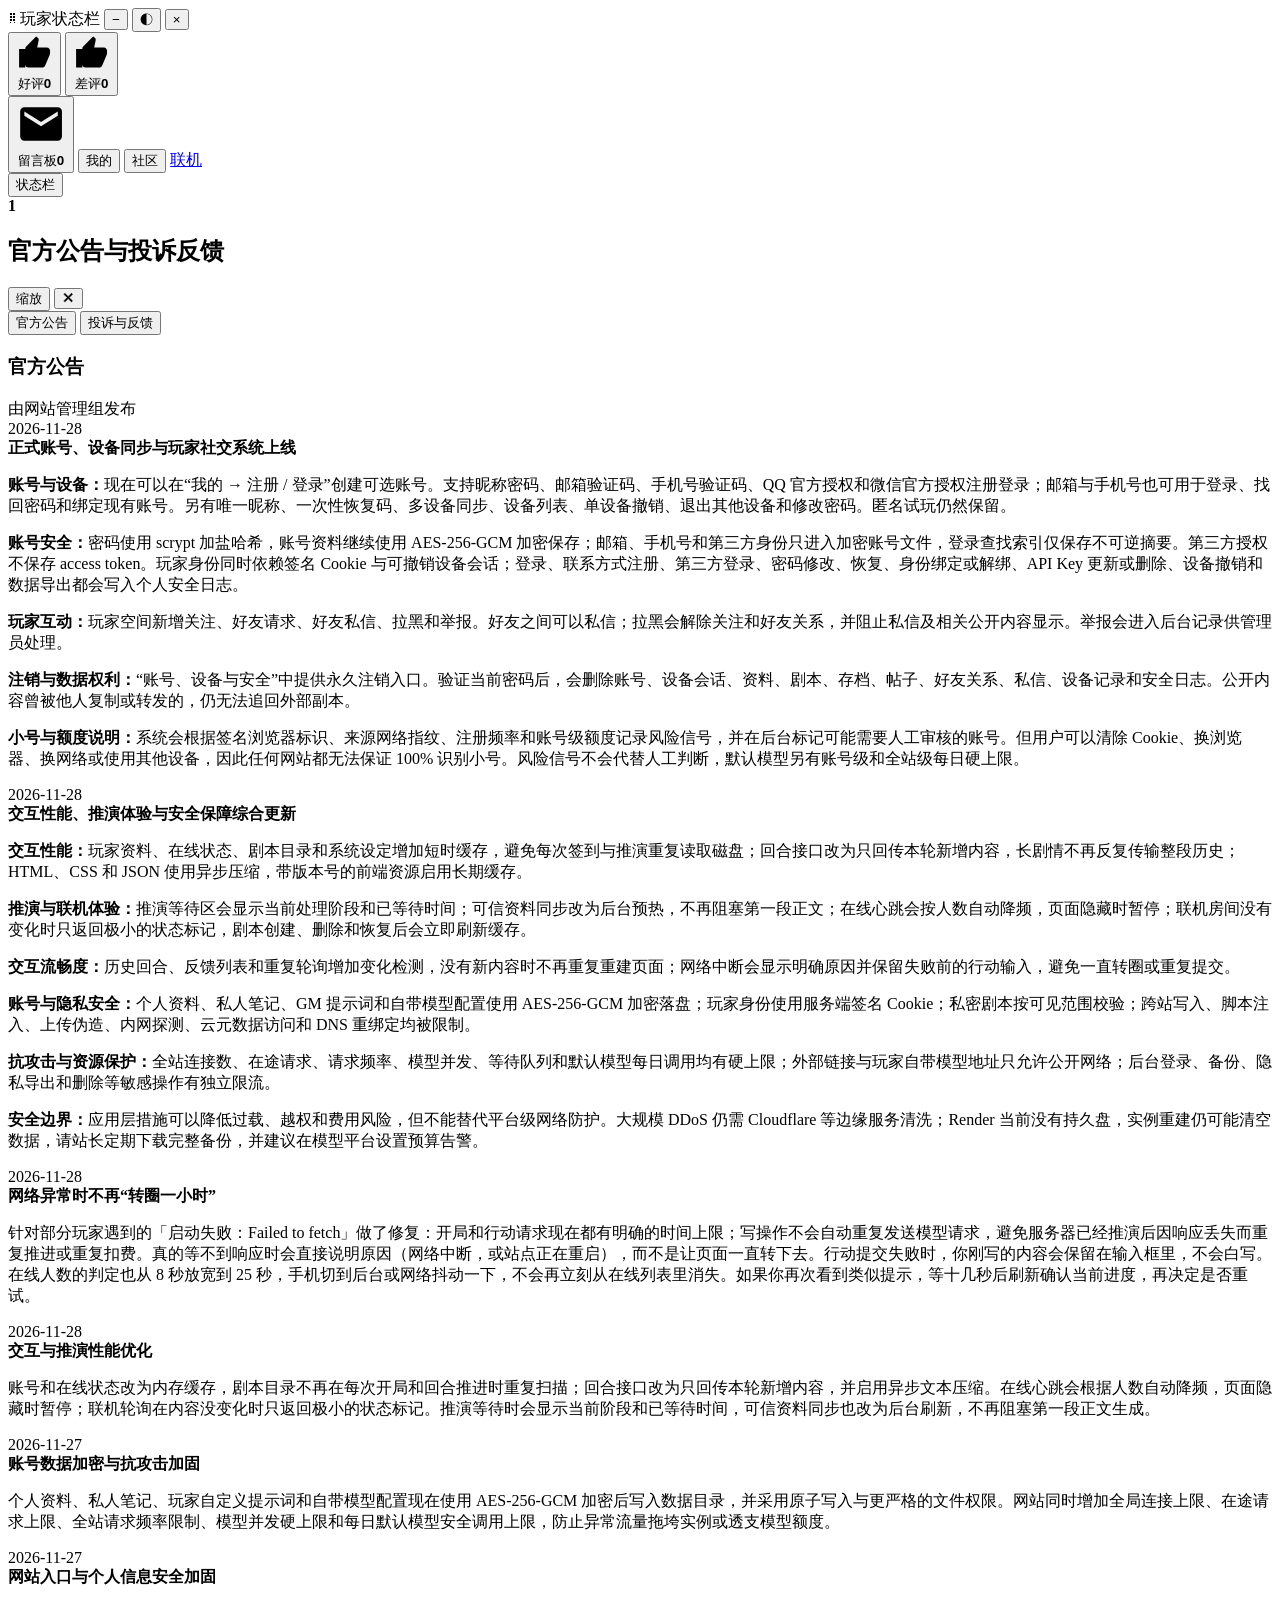
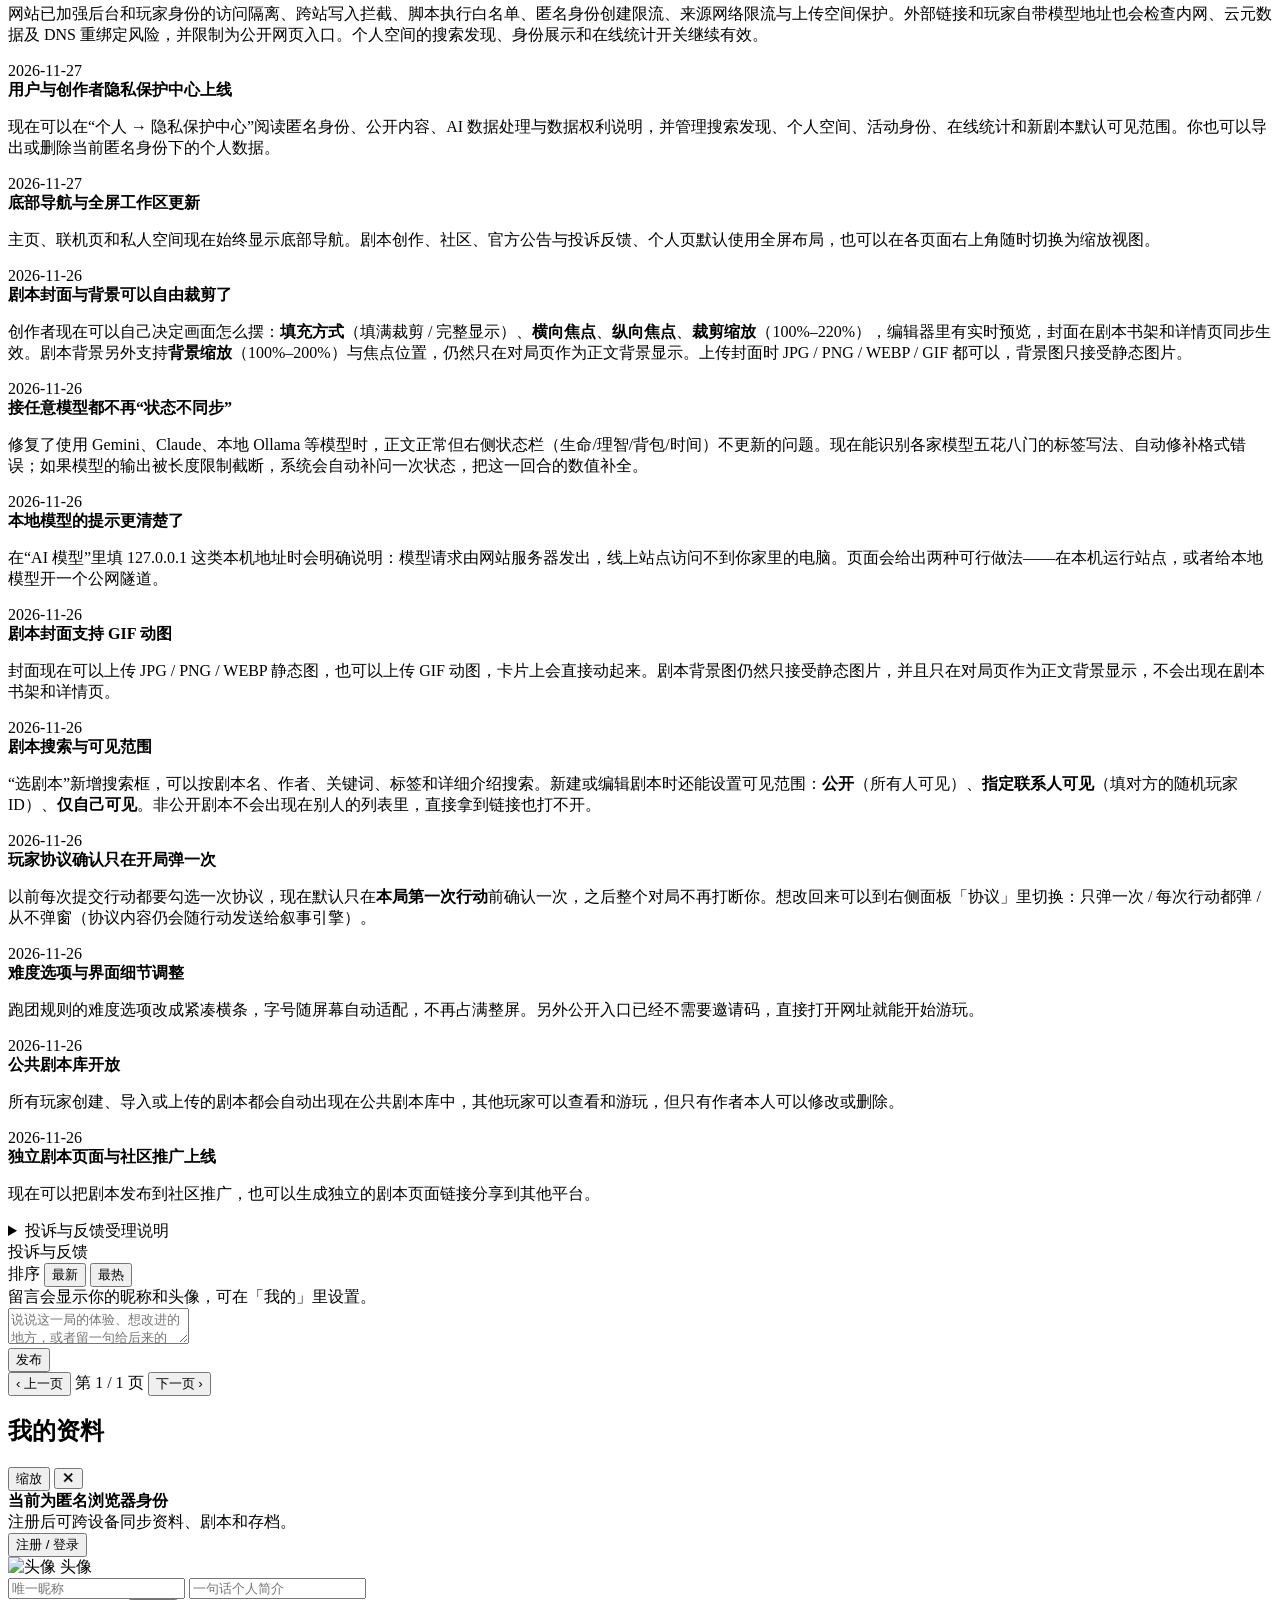
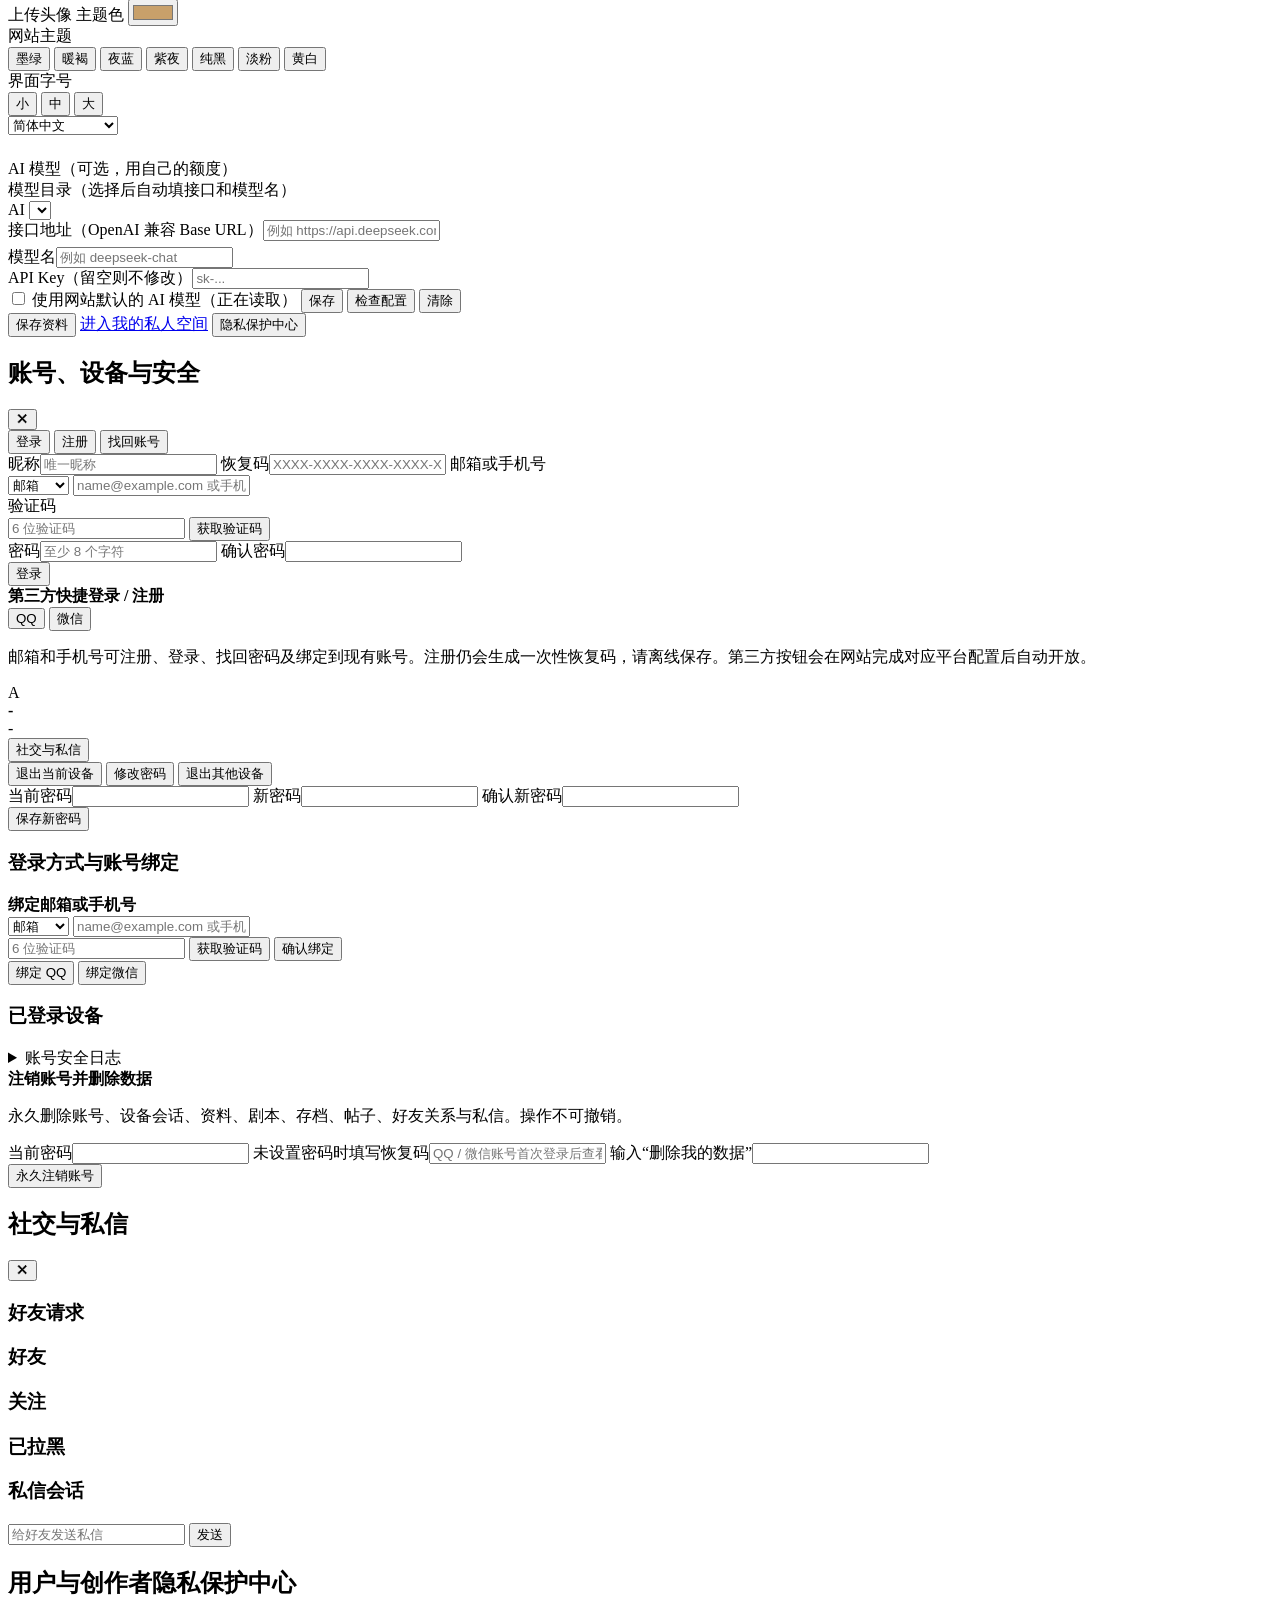
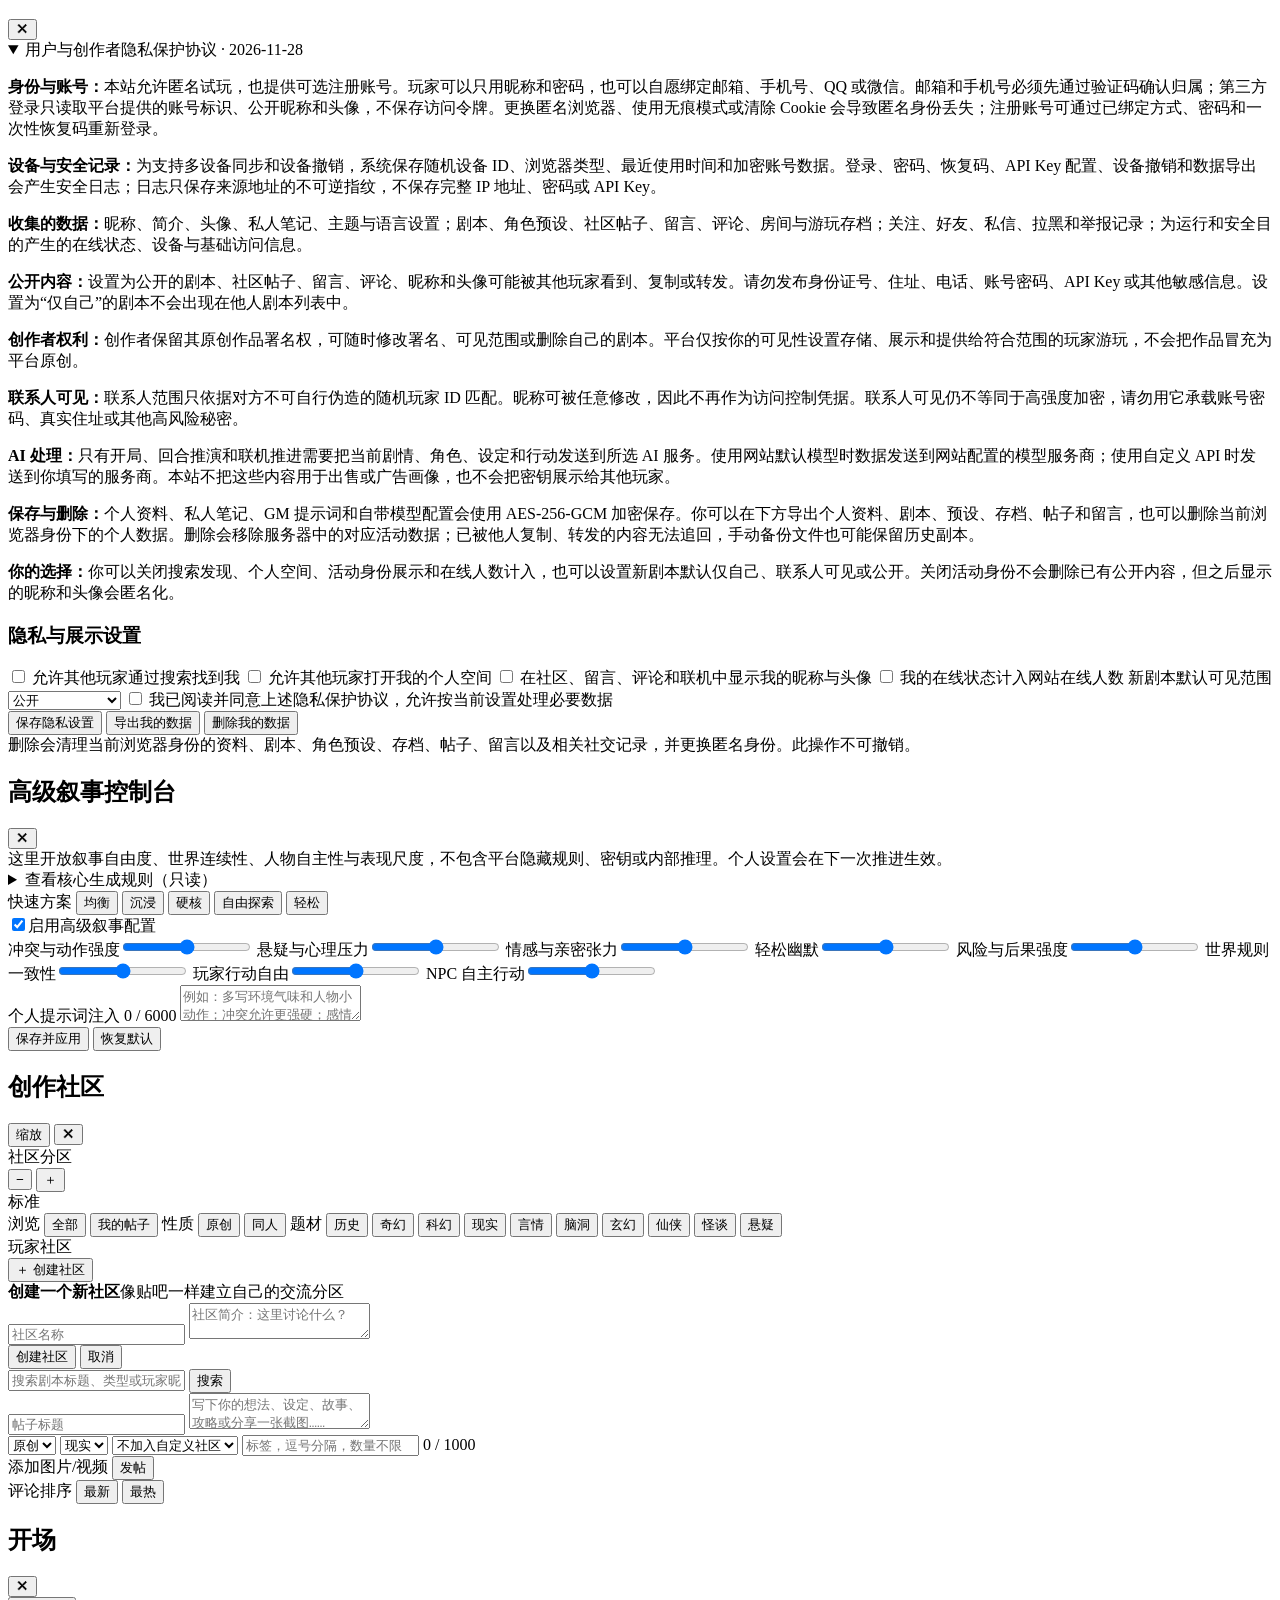
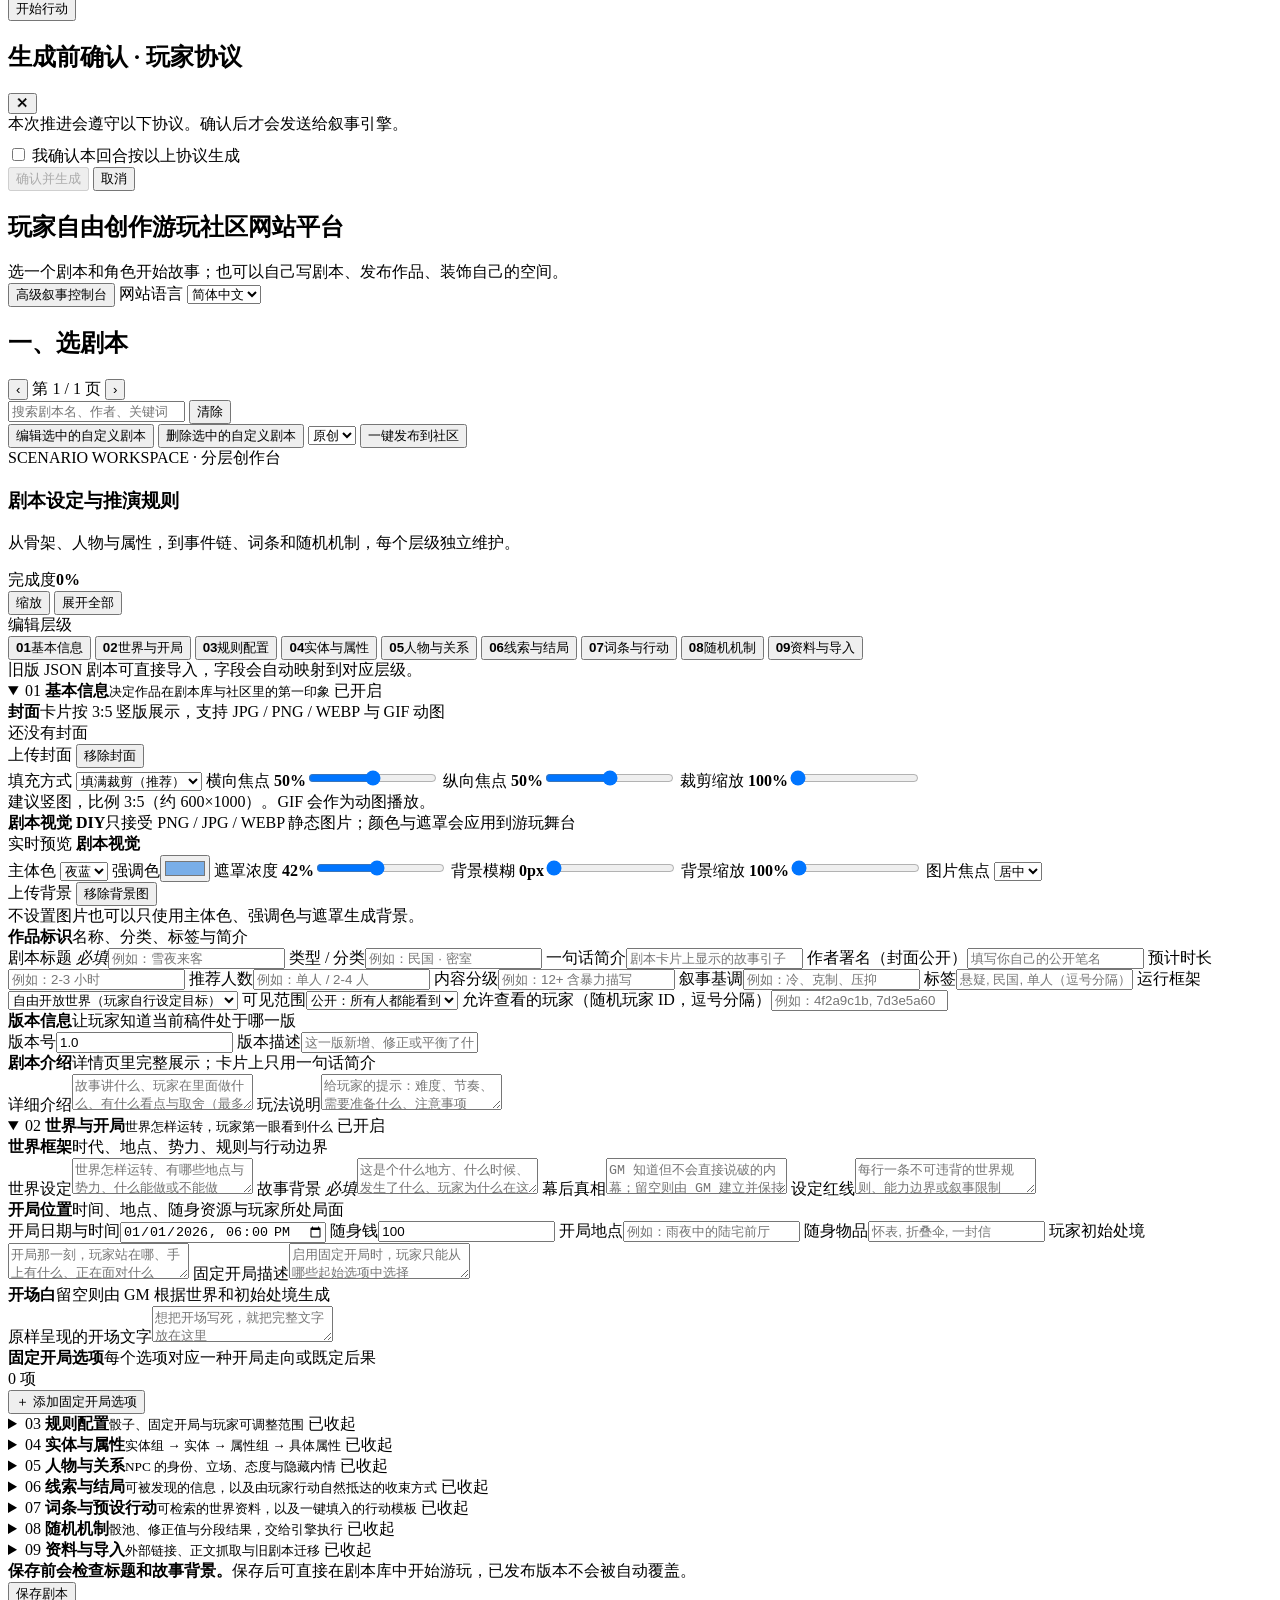
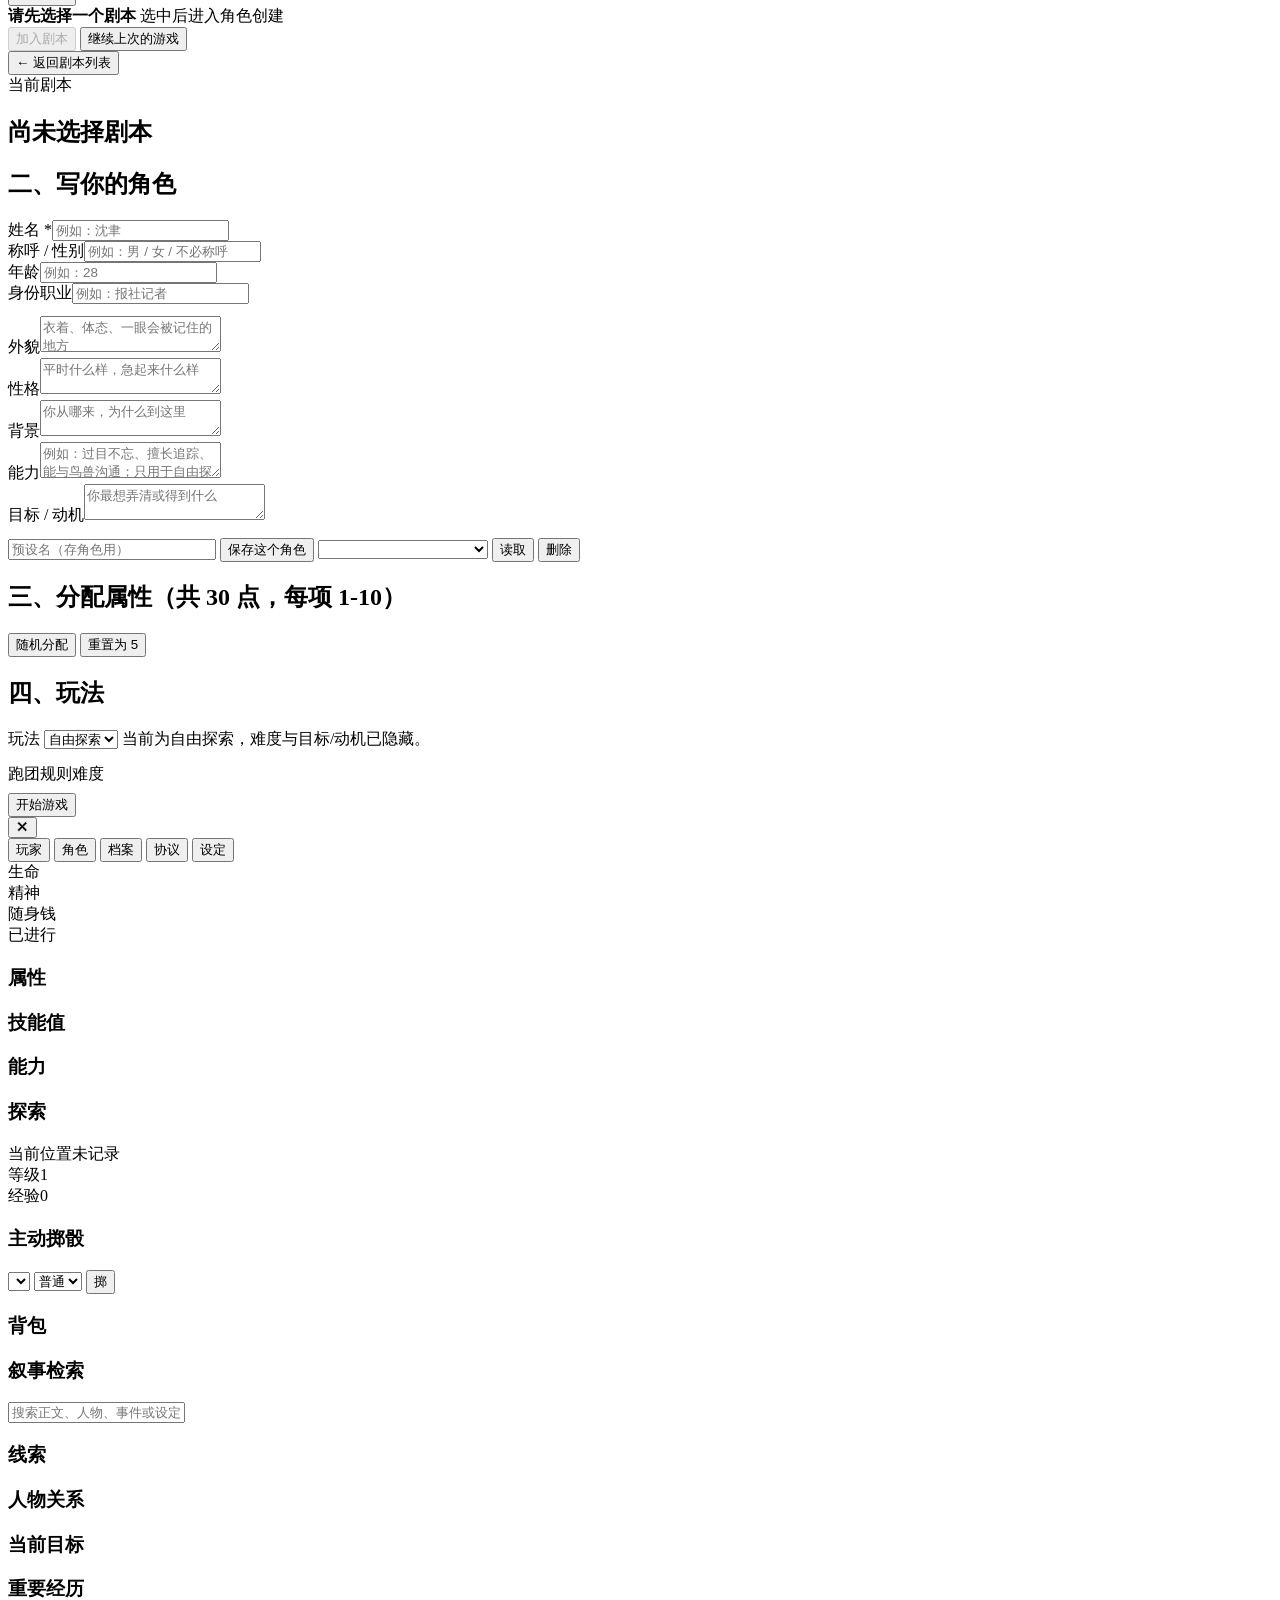
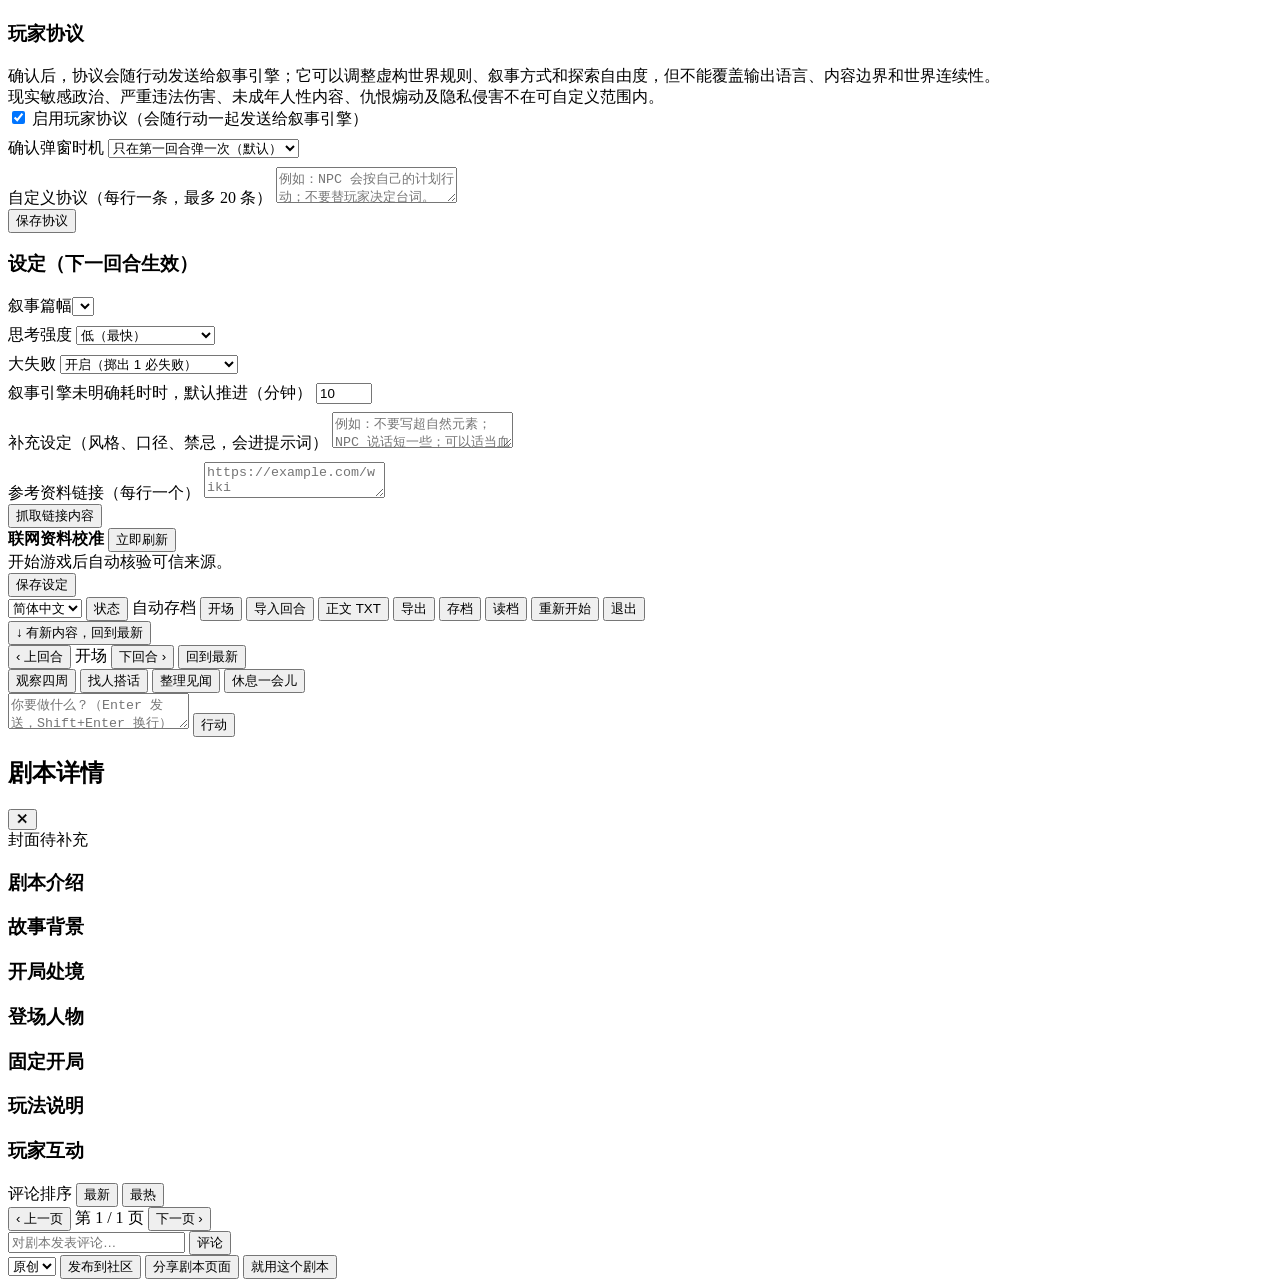
==== public/index.html @ e75b15cd "新增邮箱手机号与QQ微信账号登录" ====
<!doctype html>
<html lang="zh-CN" data-theme="cream">
<head>
<meta charset="utf-8">
<meta name="viewport" content="width=device-width, initial-scale=1">
<title>玩家自由创作游玩社区网站平台</title>
<link rel="stylesheet" href="/style.css?v=20261128-identity2">
<link rel="stylesheet" href="/bottom-nav.css?v=20261127-navpages1">
</head>
<body>

<div id="hud">
  <div id="hud-left">
    <div class="hud-row hud-drag">
      <span class="hud-grip" title="按住拖动">⠿</span>
      <span class="hud-caption">玩家状态栏</span>
      <span class="hud-controls">
        <button id="hud-compact" type="button" title="缩小状态栏">−</button>
        <button id="hud-alpha" type="button" title="切换半透明">◐</button>
        <button id="hud-hide" type="button" title="隐藏状态栏">×</button>
      </span>
    </div>
    <div class="hud-row">
      <button id="vote-up" class="vote-btn up" title="给个好评">
        <svg viewBox="0 0 24 24" aria-hidden="true"><path fill="currentColor" d="M2 21h4V9H2v12zm20-11c0-1.1-.9-2-2-2h-6.3l.9-4.3.1-.7c0-.4-.2-.8-.4-1.1L13 1 6.6 7.4C6.2 7.8 6 8.4 6 9v10c0 1.1.9 2 2 2h9c.8 0 1.5-.5 1.8-1.2l3-7c.1-.3.2-.6.2-.8v-1z"/></svg>
        <span>好评</span><b id="vote-up-count">0</b>
      </button>
      <button id="vote-down" class="vote-btn down" title="给个差评">
        <svg viewBox="0 0 24 24" aria-hidden="true"><path fill="currentColor" d="M2 21h4V9H2v12zm20-11c0-1.1-.9-2-2-2h-6.3l.9-4.3.1-.7c0-.4-.2-.8-.4-1.1L13 1 6.6 7.4C6.2 7.8 6 8.4 6 9v10c0 1.1.9 2 2 2h9c.8 0 1.5-.5 1.8-1.2l3-7c.1-.3.2-.6.2-.8v-1z"/></svg>
        <span>差评</span><b id="vote-down-count">0</b>
      </button>
    </div>
    <div class="hud-row hud-actions">
      <button id="feedback-open" class="fb-open envelope" title="留言板">
        <svg viewBox="0 0 24 24" aria-hidden="true"><path fill="currentColor" d="M20 4H4a2 2 0 0 0-2 2v12a2 2 0 0 0 2 2h16a2 2 0 0 0 2-2V6a2 2 0 0 0-2-2zm0 4-8 5-8-5V6l8 5 8-5v2z"/></svg>
        <span>留言板</span><b id="fb-count">0</b>
      </button>
      <button id="me-open" class="fb-open">我的</button>
      <button id="cm-open" class="fb-open">社区</button>
      <a href="/room" target="_blank" rel="noopener" class="fb-open">联机</a>
    </div>
  </div>
  <button id="hud-restore" class="hidden" type="button" title="显示玩家状态栏">状态栏</button>
  <div id="hud-right" title="当前在线人数">
    <span class="online-dot"></span><b id="online-count">1</b>
  </div>
</div>

<div id="fb-modal" class="hidden">
  <div class="fb-panel">
    <div class="fb-head">
      <h2>官方公告与投诉反馈</h2>
      <button id="fb-scale" class="panel-scale" type="button" aria-pressed="false">缩放</button>
      <button id="fb-close" title="关闭">✕</button>
    </div>
    <div class="notice-view-tabs" id="notice-view-tabs">
      <button type="button" class="on" data-notice-view="announcements">官方公告</button>
      <button type="button" data-notice-view="feedback">投诉与反馈</button>
    </div>
    <div id="notice-announcements-view" class="notice-view">
    <section class="official-notices" id="official-notices" aria-labelledby="official-notices-title">
      <div class="official-notices-head">
        <h3 id="official-notices-title">官方公告</h3>
        <span>由网站管理组发布</span>
      </div>
      <article class="official-notice">
        <time>2026-11-28</time>
        <div>
          <b>正式账号、设备同步与玩家社交系统上线</b>
          <p><b>账号与设备：</b>现在可以在“我的 → 注册 / 登录”创建可选账号。支持昵称密码、邮箱验证码、手机号验证码、QQ 官方授权和微信官方授权注册登录；邮箱与手机号也可用于登录、找回密码和绑定现有账号。另有唯一昵称、一次性恢复码、多设备同步、设备列表、单设备撤销、退出其他设备和修改密码。匿名试玩仍然保留。</p>
          <p><b>账号安全：</b>密码使用 scrypt 加盐哈希，账号资料继续使用 AES-256-GCM 加密保存；邮箱、手机号和第三方身份只进入加密账号文件，登录查找索引仅保存不可逆摘要。第三方授权不保存 access token。玩家身份同时依赖签名 Cookie 与可撤销设备会话；登录、联系方式注册、第三方登录、密码修改、恢复、身份绑定或解绑、API Key 更新或删除、设备撤销和数据导出都会写入个人安全日志。</p>
          <p><b>玩家互动：</b>玩家空间新增关注、好友请求、好友私信、拉黑和举报。好友之间可以私信；拉黑会解除关注和好友关系，并阻止私信及相关公开内容显示。举报会进入后台记录供管理员处理。</p>
          <p><b>注销与数据权利：</b>“账号、设备与安全”中提供永久注销入口。验证当前密码后，会删除账号、设备会话、资料、剧本、存档、帖子、好友关系、私信、设备记录和安全日志。公开内容曾被他人复制或转发的，仍无法追回外部副本。</p>
          <p><b>小号与额度说明：</b>系统会根据签名浏览器标识、来源网络指纹、注册频率和账号级额度记录风险信号，并在后台标记可能需要人工审核的账号。但用户可以清除 Cookie、换浏览器、换网络或使用其他设备，因此任何网站都无法保证 100% 识别小号。风险信号不会代替人工判断，默认模型另有账号级和全站级每日硬上限。</p>
        </div>
      </article>
      <article class="official-notice">
        <time>2026-11-28</time>
        <div>
          <b>交互性能、推演体验与安全保障综合更新</b>
          <p><b>交互性能：</b>玩家资料、在线状态、剧本目录和系统设定增加短时缓存，避免每次签到与推演重复读取磁盘；回合接口改为只回传本轮新增内容，长剧情不再反复传输整段历史；HTML、CSS 和 JSON 使用异步压缩，带版本号的前端资源启用长期缓存。</p>
          <p><b>推演与联机体验：</b>推演等待区会显示当前处理阶段和已等待时间；可信资料同步改为后台预热，不再阻塞第一段正文；在线心跳会按人数自动降频，页面隐藏时暂停；联机房间没有变化时只返回极小的状态标记，剧本创建、删除和恢复后会立即刷新缓存。</p>
          <p><b>交互流畅度：</b>历史回合、反馈列表和重复轮询增加变化检测，没有新内容时不再重复重建页面；网络中断会显示明确原因并保留失败前的行动输入，避免一直转圈或重复提交。</p>
          <p><b>账号与隐私安全：</b>个人资料、私人笔记、GM 提示词和自带模型配置使用 AES-256-GCM 加密落盘；玩家身份使用服务端签名 Cookie；私密剧本按可见范围校验；跨站写入、脚本注入、上传伪造、内网探测、云元数据访问和 DNS 重绑定均被限制。</p>
          <p><b>抗攻击与资源保护：</b>全站连接数、在途请求、请求频率、模型并发、等待队列和默认模型每日调用均有硬上限；外部链接与玩家自带模型地址只允许公开网络；后台登录、备份、隐私导出和删除等敏感操作有独立限流。</p>
          <p><b>安全边界：</b>应用层措施可以降低过载、越权和费用风险，但不能替代平台级网络防护。大规模 DDoS 仍需 Cloudflare 等边缘服务清洗；Render 当前没有持久盘，实例重建仍可能清空数据，请站长定期下载完整备份，并建议在模型平台设置预算告警。</p>
        </div>
      </article>
      <article class="official-notice">
        <time>2026-11-28</time>
        <div><b>网络异常时不再“转圈一小时”</b><p>针对部分玩家遇到的「启动失败：Failed to fetch」做了修复：开局和行动请求现在都有明确的时间上限；写操作不会自动重复发送模型请求，避免服务器已经推演后因响应丢失而重复推进或重复扣费。真的等不到响应时会直接说明原因（网络中断，或站点正在重启），而不是让页面一直转下去。行动提交失败时，你刚写的内容会保留在输入框里，不会白写。在线人数的判定也从 8 秒放宽到 25 秒，手机切到后台或网络抖动一下，不会再立刻从在线列表里消失。如果你再次看到类似提示，等十几秒后刷新确认当前进度，再决定是否重试。</p></div>
      </article>
      <article class="official-notice">
        <time>2026-11-28</time>
        <div><b>交互与推演性能优化</b><p>账号和在线状态改为内存缓存，剧本目录不再在每次开局和回合推进时重复扫描；回合接口改为只回传本轮新增内容，并启用异步文本压缩。在线心跳会根据人数自动降频，页面隐藏时暂停；联机轮询在内容没变化时只返回极小的状态标记。推演等待时会显示当前阶段和已等待时间，可信资料同步也改为后台刷新，不再阻塞第一段正文生成。</p></div>
      </article>
      <article class="official-notice">
        <time>2026-11-27</time>
        <div><b>账号数据加密与抗攻击加固</b><p>个人资料、私人笔记、玩家自定义提示词和自带模型配置现在使用 AES-256-GCM 加密后写入数据目录，并采用原子写入与更严格的文件权限。网站同时增加全局连接上限、在途请求上限、全站请求频率限制、模型并发硬上限和每日默认模型安全调用上限，防止异常流量拖垮实例或透支模型额度。</p></div>
      </article>
      <article class="official-notice">
        <time>2026-11-27</time>
        <div><b>网站入口与个人信息安全加固</b><p>网站已加强后台和玩家身份的访问隔离、跨站写入拦截、脚本执行白名单、匿名身份创建限流、来源网络限流与上传空间保护。外部链接和玩家自带模型地址也会检查内网、云元数据及 DNS 重绑定风险，并限制为公开网页入口。个人空间的搜索发现、身份展示和在线统计开关继续有效。</p></div>
      </article>
      <article class="official-notice">
        <time>2026-11-27</time>
        <div><b>用户与创作者隐私保护中心上线</b><p>现在可以在“个人 → 隐私保护中心”阅读匿名身份、公开内容、AI 数据处理与数据权利说明，并管理搜索发现、个人空间、活动身份、在线统计和新剧本默认可见范围。你也可以导出或删除当前匿名身份下的个人数据。</p></div>
      </article>
      <article class="official-notice">
        <time>2026-11-27</time>
        <div><b>底部导航与全屏工作区更新</b><p>主页、联机页和私人空间现在始终显示底部导航。剧本创作、社区、官方公告与投诉反馈、个人页默认使用全屏布局，也可以在各页面右上角随时切换为缩放视图。</p></div>
      </article>
      <article class="official-notice">
        <time>2026-11-26</time>
        <div><b>剧本封面与背景可以自由裁剪了</b><p>创作者现在可以自己决定画面怎么摆：<b>填充方式</b>（填满裁剪 / 完整显示）、<b>横向焦点</b>、<b>纵向焦点</b>、<b>裁剪缩放</b>（100%–220%），编辑器里有实时预览，封面在剧本书架和详情页同步生效。剧本背景另外支持<b>背景缩放</b>（100%–200%）与焦点位置，仍然只在对局页作为正文背景显示。上传封面时 JPG / PNG / WEBP / GIF 都可以，背景图只接受静态图片。</p></div>
      </article>
      <article class="official-notice">
        <time>2026-11-26</time>
        <div><b>接任意模型都不再“状态不同步”</b><p>修复了使用 Gemini、Claude、本地 Ollama 等模型时，正文正常但右侧状态栏（生命/理智/背包/时间）不更新的问题。现在能识别各家模型五花八门的标签写法、自动修补格式错误；如果模型的输出被长度限制截断，系统会自动补问一次状态，把这一回合的数值补全。</p></div>
      </article>
      <article class="official-notice">
        <time>2026-11-26</time>
        <div><b>本地模型的提示更清楚了</b><p>在“AI 模型”里填 127.0.0.1 这类本机地址时会明确说明：模型请求由网站服务器发出，线上站点访问不到你家里的电脑。页面会给出两种可行做法——在本机运行站点，或者给本地模型开一个公网隧道。</p></div>
      </article>
      <article class="official-notice">
        <time>2026-11-26</time>
        <div><b>剧本封面支持 GIF 动图</b><p>封面现在可以上传 JPG / PNG / WEBP 静态图，也可以上传 GIF 动图，卡片上会直接动起来。剧本背景图仍然只接受静态图片，并且只在对局页作为正文背景显示，不会出现在剧本书架和详情页。</p></div>
      </article>
      <article class="official-notice">
        <time>2026-11-26</time>
        <div><b>剧本搜索与可见范围</b><p>“选剧本”新增搜索框，可以按剧本名、作者、关键词、标签和详细介绍搜索。新建或编辑剧本时还能设置可见范围：<b>公开</b>（所有人可见）、<b>指定联系人可见</b>（填对方的随机玩家 ID）、<b>仅自己可见</b>。非公开剧本不会出现在别人的列表里，直接拿到链接也打不开。</p></div>
      </article>
      <article class="official-notice">
        <time>2026-11-26</time>
        <div><b>玩家协议确认只在开局弹一次</b><p>以前每次提交行动都要勾选一次协议，现在默认只在<b>本局第一次行动</b>前确认一次，之后整个对局不再打断你。想改回来可以到右侧面板「协议」里切换：只弹一次 / 每次行动都弹 / 从不弹窗（协议内容仍会随行动发送给叙事引擎）。</p></div>
      </article>
      <article class="official-notice">
        <time>2026-11-26</time>
        <div><b>难度选项与界面细节调整</b><p>跑团规则的难度选项改成紧凑横条，字号随屏幕自动适配，不再占满整屏。另外公开入口已经不需要邀请码，直接打开网址就能开始游玩。</p></div>
      </article>
      <article class="official-notice">
        <time>2026-11-26</time>
        <div><b>公共剧本库开放</b><p>所有玩家创建、导入或上传的剧本都会自动出现在公共剧本库中，其他玩家可以查看和游玩，但只有作者本人可以修改或删除。</p></div>
      </article>
      <article class="official-notice">
        <time>2026-11-26</time>
        <div><b>独立剧本页面与社区推广上线</b><p>现在可以把剧本发布到社区推广，也可以生成独立的剧本页面链接分享到其他平台。</p></div>
      </article>
      <details class="official-notice-rules">
        <summary>投诉与反馈受理说明</summary>
        <p>遇到功能故障、账号与数据问题、侵权内容或违规剧本，请在本页下方提交。请勿在反馈中填写密码、API Key 或其他私密凭据。</p>
      </details>
    </section>
    </div>
    <div id="notice-feedback-view" class="notice-view notice-feedback-view hidden">
    <div class="fb-section-title">投诉与反馈</div>
    <div class="social-sort" id="fb-sort" aria-label="留言排序">
      <span>排序</span>
      <button type="button" data-fb-sort="time" class="on">最新</button>
      <button type="button" data-fb-sort="hot">最热</button>
    </div>
    <div class="fb-form">
      <div class="fb-profile-hint">留言会显示你的昵称和头像，可在「我的」里设置。</div>
      <textarea id="fb-text" maxlength="500" placeholder="说说这一局的体验、想改进的地方，或者留一句给后来的人。"></textarea>
      <div class="fb-actions">
        <span id="fb-status"></span>
        <button id="fb-send">发布</button>
      </div>
    </div>
    <div class="fb-pager">
      <button id="fb-prev" type="button">‹ 上一页</button>
      <span id="fb-page">第 1 / 1 页</span>
      <button id="fb-next" type="button">下一页 ›</button>
    </div>
    <div id="fb-list" class="fb-list"></div>
    </div>
  </div>
</div>

<div id="me-modal" class="hidden modal2">
  <div class="panel2">
    <div class="fb-head">
      <h2>我的资料</h2>
      <button id="me-scale" class="panel-scale" type="button" aria-pressed="false">缩放</button>
      <button data-close="me-modal" title="关闭">✕</button>
    </div>
    <div class="account-summary">
      <div>
        <b id="account-state">当前为匿名浏览器身份</b>
        <div class="hint" id="account-state-hint">注册后可跨设备同步资料、剧本和存档。</div>
      </div>
      <button id="account-open" class="ghost" type="button">注册 / 登录</button>
    </div>
    <div class="me-row">
      <div class="avatar-wrap">
        <img id="me-avatar-img" alt="头像">
        <span id="me-avatar-empty">头像</span>
      </div>
      <div class="me-fields">
        <input id="me-name" maxlength="20" placeholder="唯一昵称">
        <input id="me-bio" maxlength="200" placeholder="一句话个人简介">
      </div>
    </div>
    <div class="row2">
      <label class="file-btn">上传头像<input id="me-avatar-file" type="file" accept="image/png,image/jpeg,image/gif,image/webp" hidden></label>
      <label class="theme-label">主题色 <input id="me-theme" type="color" value="#c8a06a"></label>
    </div>
    <div class="row2">
      <span class="theme-label">网站主题</span>
      <div class="theme-picker">
        <button type="button" class="sw ink-green" data-site-theme="ink-green">墨绿</button>
        <button type="button" class="sw warm-brown" data-site-theme="warm-brown">暖褐</button>
        <button type="button" class="sw night-blue" data-site-theme="night-blue">夜蓝</button>
        <button type="button" class="sw violet-night" data-site-theme="violet-night">紫夜</button>
        <button type="button" class="sw pure-black" data-site-theme="pure-black">纯黑</button>
        <button type="button" class="sw pink" data-site-theme="pink">淡粉</button>
        <button type="button" class="sw cream" data-site-theme="cream">黄白</button>
      </div>
    </div>
    <div class="row2">
      <span class="theme-label">界面字号</span>
      <div class="theme-picker">
        <button type="button" class="sw" data-zoom="0.9">小</button>
        <button type="button" class="sw on" data-zoom="1">中</button>
        <button type="button" class="sw" data-zoom="1.15">大</button>
      </div>
      <select id="lang-select" style="width:auto;min-width:110px">
        <option value="zh-Hans">简体中文</option>
        <option value="zh-Hant">繁體中文</option>
        <option value="en">English</option>
        <option value="ja">日本語</option>
        <option value="ko">한국어</option>
        <option value="de">Deutsch</option>
        <option value="fr">Français</option>
        <option value="ru">Русский</option>
      </select>
    </div>
    <div class="row2" style="margin-top:14px;border-top:1px solid var(--line);padding-top:10px">
      <span class="theme-label">AI 模型（可选，用自己的额度）</span>
    </div>
    <div class="field">
      <label>模型目录（选择后自动填接口和模型名）</label>
      <div class="model-pick-row">
        <span id="model-icon" class="model-icon">AI</span>
        <select id="model-picker"></select>
      </div>
    </div>
    <div class="field"><label>接口地址（OpenAI 兼容 Base URL）</label><input id="model-base" placeholder="例如 https://api.deepseek.com"></div>
    <div class="hint" id="model-base-hint" style="margin:-4px 0 10px"></div>
    <div class="grid2">
      <div class="field"><label>模型名</label><input id="model-name" placeholder="例如 deepseek-chat"></div>
      <div class="field"><label>API Key（留空则不修改）</label><input id="model-key" type="password" placeholder="sk-..."></div>
    </div>
    <div class="row2">
      <label class="checkbox"><input type="checkbox" id="model-enabled"> <span>使用网站默认的 AI 模型</span>（<span id="default-model-name">正在读取</span>）</label>
      <button id="model-save" type="button" class="ghost">保存</button>
      <button id="model-test" type="button" class="ghost">检查配置</button>
      <button id="model-clear" type="button" class="ghost">清除</button>
      <span id="model-status" class="hint"></span>
    </div>
    <div class="row2">
      <button id="me-save" class="primary2">保存资料</button>
      <a id="me-space" class="linkbtn" href="/space" target="_blank" rel="noopener">进入我的私人空间</a>
      <button id="me-privacy" class="ghost" type="button">隐私保护中心</button>
      <span id="me-status" class="hint"></span>
    </div>
  </div>
</div>

<div id="account-modal" class="hidden modal2">
  <div class="panel2 account-panel">
    <div class="fb-head">
      <h2>账号、设备与安全</h2>
      <button data-close="account-modal" title="关闭">✕</button>
    </div>
    <section id="account-anon">
      <div class="account-auth-tabs" id="account-auth-tabs">
        <button type="button" data-account-mode="login" class="on">登录</button>
        <button type="button" data-account-mode="register">注册</button>
        <button type="button" data-account-mode="recover">找回账号</button>
      </div>
      <div class="account-auth-grid">
        <label>昵称<input id="account-auth-name" maxlength="20" autocomplete="username" placeholder="唯一昵称"></label>
        <label id="account-recovery-wrap" class="hidden">恢复码<input id="account-auth-recovery" autocomplete="one-time-code" placeholder="XXXX-XXXX-XXXX-XXXX-XXXX-XXXX"></label>
        <label id="account-identifier-wrap">邮箱或手机号<div class="account-input-row">
          <select id="account-auth-identifier-type" aria-label="账号验证方式">
            <option value="email">邮箱</option>
            <option value="phone">手机号</option>
          </select>
          <input id="account-auth-identifier" type="email" autocomplete="username email" placeholder="name@example.com 或手机号">
        </div></label>
        <label id="account-code-wrap">验证码<div class="account-input-row">
          <input id="account-auth-code" inputmode="numeric" maxlength="6" autocomplete="one-time-code" placeholder="6 位验证码">
          <button id="account-code-send" class="ghost" type="button">获取验证码</button>
        </div><span id="account-code-status" class="hint"></span></label>
        <label>密码<input id="account-auth-password" type="password" maxlength="128" autocomplete="current-password" placeholder="至少 8 个字符"></label>
        <label id="account-confirm-wrap" class="hidden">确认密码<input id="account-auth-confirm" type="password" maxlength="128" autocomplete="new-password"></label>
      </div>
      <div class="account-actions">
        <button id="account-submit" class="primary2" type="button">登录</button>
        <span id="account-auth-status" class="hint"></span>
      </div>
      <div class="account-oauth-box">
        <b>第三方快捷登录 / 注册</b>
        <div class="account-oauth-actions">
          <button class="ghost oauth-qq" data-oauth-provider="qq" type="button">QQ</button>
          <button class="ghost oauth-wechat" data-oauth-provider="wechat" type="button">微信</button>
        </div>
        <div id="account-oauth-status" class="hint"></div>
      </div>
      <p class="hint">邮箱和手机号可注册、登录、找回密码及绑定到现有账号。注册仍会生成一次性恢复码，请离线保存。第三方按钮会在网站完成对应平台配置后自动开放。</p>
    </section>
    <section id="account-logged" class="hidden">
      <div class="account-identity">
        <span class="account-avatar">A</span>
        <div><b id="account-login-name">-</b><div class="hint" id="account-created">-</div></div>
        <button id="account-social-open" class="ghost" type="button">社交与私信</button>
      </div>
      <div class="account-actions">
        <button id="account-logout" class="ghost" type="button">退出当前设备</button>
        <button id="account-password-open" class="ghost" type="button">修改密码</button>
        <button id="account-revoke-others" class="ghost" type="button">退出其他设备</button>
      </div>
      <div id="account-password-box" class="account-security-box hidden">
        <div class="account-auth-grid">
          <label id="account-current-password-wrap">当前密码<input id="account-current-password" type="password" autocomplete="current-password"></label>
          <label>新密码<input id="account-new-password" type="password" autocomplete="new-password"></label>
          <label>确认新密码<input id="account-new-password-confirm" type="password" autocomplete="new-password"></label>
        </div>
        <div class="account-actions"><button id="account-password-save" class="primary2" type="button">保存新密码</button><span id="account-security-status" class="hint"></span></div>
      </div>
      <div class="account-identity-bindings">
        <h3>登录方式与账号绑定</h3>
        <div id="account-linked-identities" class="account-list"></div>
        <div class="account-bind-box">
          <b>绑定邮箱或手机号</b>
          <div class="account-input-row">
            <select id="account-bind-type" aria-label="绑定方式">
              <option value="email">邮箱</option>
              <option value="phone">手机号</option>
            </select>
            <input id="account-bind-value" type="email" autocomplete="email" placeholder="name@example.com 或手机号">
          </div>
          <div class="account-input-row">
            <input id="account-bind-code" inputmode="numeric" maxlength="6" autocomplete="one-time-code" placeholder="6 位验证码">
            <button id="account-bind-send" class="ghost" type="button">获取验证码</button>
            <button id="account-bind-save" class="primary2" type="button">确认绑定</button>
          </div>
          <div id="account-bind-status" class="hint"></div>
        </div>
        <div class="account-oauth-actions">
          <button class="ghost oauth-qq" data-bind-oauth="qq" type="button">绑定 QQ</button>
          <button class="ghost oauth-wechat" data-bind-oauth="wechat" type="button">绑定微信</button>
        </div>
      </div>
      <h3>已登录设备</h3>
      <div id="account-devices" class="account-list"></div>
      <details class="account-security-log">
        <summary>账号安全日志</summary>
        <div id="account-log-list" class="account-list"></div>
      </details>
      <div class="account-danger">
        <b>注销账号并删除数据</b>
        <p>永久删除账号、设备会话、资料、剧本、存档、帖子、好友关系与私信。操作不可撤销。</p>
        <div class="account-auth-grid">
          <label>当前密码<input id="account-delete-password" type="password" autocomplete="current-password"></label>
          <label>未设置密码时填写恢复码<input id="account-delete-recovery" autocomplete="one-time-code" placeholder="QQ / 微信账号首次登录后查看恢复码"></label>
          <label>输入“删除我的数据”<input id="account-delete-confirm" autocomplete="off"></label>
        </div>
        <button id="account-delete" class="danger" type="button">永久注销账号</button>
      </div>
    </section>
  </div>
</div>

<div id="account-social-modal" class="hidden modal2">
  <div class="panel2 account-panel">
    <div class="fb-head">
      <h2>社交与私信</h2>
      <button data-close="account-social-modal" title="关闭">✕</button>
    </div>
    <div class="account-social-grid">
      <section>
        <h3>好友请求</h3>
        <div id="account-friend-requests" class="account-list"></div>
        <h3>好友</h3>
        <div id="account-friends" class="account-list"></div>
        <h3>关注</h3>
        <div id="account-following" class="account-list"></div>
        <h3>已拉黑</h3>
        <div id="account-blocked" class="account-list"></div>
      </section>
      <section>
        <h3>私信会话</h3>
        <div id="account-conversations" class="account-list"></div>
        <div id="account-message-view" class="account-message-view hidden">
          <div id="account-message-title"></div>
          <div id="account-message-list" class="account-message-list"></div>
          <div class="account-actions">
            <input id="account-message-input" maxlength="1000" placeholder="给好友发送私信">
            <button id="account-message-send" class="primary2" type="button">发送</button>
          </div>
        </div>
      </section>
    </div>
  </div>
</div>

<div id="privacy-modal" class="hidden modal2">
  <div class="panel2 privacy-panel">
    <div class="fb-head">
      <h2>用户与创作者隐私保护中心</h2>
      <button data-close="privacy-modal" title="关闭">✕</button>
    </div>
    <details class="privacy-agreement" open>
      <summary>用户与创作者隐私保护协议 · 2026-11-28</summary>
      <div class="privacy-copy">
        <p><b>身份与账号：</b>本站允许匿名试玩，也提供可选注册账号。玩家可以只用昵称和密码，也可以自愿绑定邮箱、手机号、QQ 或微信。邮箱和手机号必须先通过验证码确认归属；第三方登录只读取平台提供的账号标识、公开昵称和头像，不保存访问令牌。更换匿名浏览器、使用无痕模式或清除 Cookie 会导致匿名身份丢失；注册账号可通过已绑定方式、密码和一次性恢复码重新登录。</p>
        <p><b>设备与安全记录：</b>为支持多设备同步和设备撤销，系统保存随机设备 ID、浏览器类型、最近使用时间和加密账号数据。登录、密码、恢复码、API Key 配置、设备撤销和数据导出会产生安全日志；日志只保存来源地址的不可逆指纹，不保存完整 IP 地址、密码或 API Key。</p>
        <p><b>收集的数据：</b>昵称、简介、头像、私人笔记、主题与语言设置；剧本、角色预设、社区帖子、留言、评论、房间与游玩存档；关注、好友、私信、拉黑和举报记录；为运行和安全目的产生的在线状态、设备与基础访问信息。</p>
        <p><b>公开内容：</b>设置为公开的剧本、社区帖子、留言、评论、昵称和头像可能被其他玩家看到、复制或转发。请勿发布身份证号、住址、电话、账号密码、API Key 或其他敏感信息。设置为“仅自己”的剧本不会出现在他人剧本列表中。</p>
        <p><b>创作者权利：</b>创作者保留其原创作品署名权，可随时修改署名、可见范围或删除自己的剧本。平台仅按你的可见性设置存储、展示和提供给符合范围的玩家游玩，不会把作品冒充为平台原创。</p>
        <p><b>联系人可见：</b>联系人范围只依据对方不可自行伪造的随机玩家 ID 匹配。昵称可被任意修改，因此不再作为访问控制凭据。联系人可见仍不等同于高强度加密，请勿用它承载账号密码、真实住址或其他高风险秘密。</p>
        <p><b>AI 处理：</b>只有开局、回合推演和联机推进需要把当前剧情、角色、设定和行动发送到所选 AI 服务。使用网站默认模型时数据发送到网站配置的模型服务商；使用自定义 API 时发送到你填写的服务商。本站不把这些内容用于出售或广告画像，也不会把密钥展示给其他玩家。</p>
        <p><b>保存与删除：</b>个人资料、私人笔记、GM 提示词和自带模型配置会使用 AES-256-GCM 加密保存。你可以在下方导出个人资料、剧本、预设、存档、帖子和留言，也可以删除当前浏览器身份下的个人数据。删除会移除服务器中的对应活动数据；已被他人复制、转发的内容无法追回，手动备份文件也可能保留历史副本。</p>
        <p><b>你的选择：</b>你可以关闭搜索发现、个人空间、活动身份展示和在线人数计入，也可以设置新剧本默认仅自己、联系人可见或公开。关闭活动身份不会删除已有公开内容，但之后显示的昵称和头像会匿名化。</p>
      </div>
    </details>
    <section class="privacy-settings">
      <h3>隐私与展示设置</h3>
      <label class="privacy-toggle"><input id="privacy-discoverable" type="checkbox"> 允许其他玩家通过搜索找到我</label>
      <label class="privacy-toggle"><input id="privacy-show-profile" type="checkbox"> 允许其他玩家打开我的个人空间</label>
      <label class="privacy-toggle"><input id="privacy-show-activity" type="checkbox"> 在社区、留言、评论和联机中显示我的昵称与头像</label>
      <label class="privacy-toggle"><input id="privacy-show-online" type="checkbox"> 我的在线状态计入网站在线人数</label>
      <label class="privacy-select"><span>新剧本默认可见范围</span>
        <select id="privacy-default-visibility">
          <option value="public">公开</option>
          <option value="contacts">指定联系人可见</option>
          <option value="private">仅自己可见</option>
        </select>
      </label>
      <label class="privacy-toggle privacy-consent"><input id="privacy-accepted" type="checkbox"> 我已阅读并同意上述隐私保护协议，允许按当前设置处理必要数据</label>
      <div class="row2 privacy-actions">
        <button id="privacy-save" class="primary2" type="button">保存隐私设置</button>
        <button id="privacy-export" class="ghost" type="button">导出我的数据</button>
        <button id="privacy-delete" class="danger-btn" type="button">删除我的数据</button>
        <span id="privacy-status" class="hint"></span>
      </div>
      <div class="privacy-danger-note">删除会清理当前浏览器身份的资料、剧本、角色预设、存档、帖子、留言以及相关社交记录，并更换匿名身份。此操作不可撤销。</div>
    </section>
  </div>
</div>

<div id="gm-console-modal" class="hidden modal2">
  <div class="panel2 wide gm-console-panel">
    <div class="fb-head">
      <h2>高级叙事控制台</h2>
      <button data-close="gm-console-modal" title="关闭">✕</button>
    </div>
    <div class="hint gm-console-intro">这里开放叙事自由度、世界连续性、人物自主性与表现尺度，不包含平台隐藏规则、密钥或内部推理。个人设置会在下一次推进生效。</div>
    <details class="gm-rules">
      <summary>查看核心生成规则（只读）</summary>
      <pre id="gm-base-rules">打开控制台后加载…</pre>
    </details>
    <div class="row2 gm-preset-row">
      <span class="theme-label">快速方案</span>
      <button type="button" class="ghost" data-gm-preset="balanced">均衡</button>
      <button type="button" class="ghost" data-gm-preset="immersive">沉浸</button>
      <button type="button" class="ghost" data-gm-preset="hardcore">硬核</button>
      <button type="button" class="ghost" data-gm-preset="free">自由探索</button>
      <button type="button" class="ghost" data-gm-preset="light">轻松</button>
    </div>
    <label class="gm-master"><input type="checkbox" id="gm-enabled" checked><span>启用高级叙事配置</span></label>
    <div class="gm-range-grid">
      <label><span>冲突与动作强度</span><input type="range" id="gm-violence" min="0" max="100"><b data-gm-output="gm-violence"></b></label>
      <label><span>悬疑与心理压力</span><input type="range" id="gm-horror" min="0" max="100"><b data-gm-output="gm-horror"></b></label>
      <label><span>情感与亲密张力</span><input type="range" id="gm-romance" min="0" max="100"><b data-gm-output="gm-romance"></b></label>
      <label><span>轻松幽默</span><input type="range" id="gm-humor" min="0" max="100"><b data-gm-output="gm-humor"></b></label>
      <label><span>风险与后果强度</span><input type="range" id="gm-lethality" min="0" max="100"><b data-gm-output="gm-lethality"></b></label>
      <label><span>世界规则一致性</span><input type="range" id="gm-worldFidelity" min="0" max="100"><b data-gm-output="gm-worldFidelity"></b></label>
      <label><span>玩家行动自由</span><input type="range" id="gm-freedom" min="0" max="100"><b data-gm-output="gm-freedom"></b></label>
      <label><span>NPC 自主行动</span><input type="range" id="gm-npcAutonomy" min="0" max="100"><b data-gm-output="gm-npcAutonomy"></b></label>
    </div>
    <div class="field">
      <label>个人提示词注入 <span class="hint" id="gm-custom-count">0 / 6000</span></label>
      <textarea id="gm-custom" maxlength="6000" placeholder="例如：多写环境气味和人物小动作；冲突允许更强硬；感情线可以主动推进；NPC 不要围着玩家等待命令。"></textarea>
    </div>
    <div class="row2">
      <button id="gm-save" class="primary2" type="button">保存并应用</button>
      <button id="gm-reset" class="ghost" type="button">恢复默认</button>
      <span id="gm-status" class="hint"></span>
    </div>
  </div>
</div>

<div id="cm-modal" class="hidden modal2">
  <div class="panel2 wide">
    <div class="fb-head">
      <h2>创作社区</h2>
      <button id="cm-scale" class="panel-scale" type="button" aria-pressed="false">缩放</button>
      <button data-close="cm-modal" title="关闭">✕</button>
    </div>
    <div class="cm-layout">
      <aside class="cm-sidebar" aria-label="社区分区">
        <div class="cm-sidebar-head">
          <span class="cm-sidebar-title">社区分区</span>
          <div class="cm-sidebar-scale" aria-label="社区分区缩放">
            <button id="cm-sidebar-smaller" type="button" title="缩小社区分区">−</button>
            <button id="cm-sidebar-larger" type="button" title="放大社区分区">＋</button>
          </div>
        </div>
        <div class="cm-sidebar-scale-label" id="cm-sidebar-scale-label">标准</div>
        <nav class="cm-tabs cm-tabs-vertical" id="cm-tabs">
          <span class="cm-nav-group">浏览</span>
          <button data-filter="all" class="on">全部</button>
          <button data-filter="mine">我的帖子</button>
          <span class="cm-nav-group">性质</span>
          <button data-filter="原创">原创</button>
          <button data-filter="同人">同人</button>
          <span class="cm-nav-group">题材</span>
          <button data-filter="历史">历史</button>
          <button data-filter="奇幻">奇幻</button>
          <button data-filter="科幻">科幻</button>
          <button data-filter="现实">现实</button>
          <button data-filter="言情">言情</button>
          <button data-filter="脑洞">脑洞</button>
          <button data-filter="玄幻">玄幻</button>
          <button data-filter="仙侠">仙侠</button>
          <button data-filter="怪谈">怪谈</button>
          <button data-filter="悬疑">悬疑</button>
        </nav>
        <div class="cm-sidebar-subtitle">玩家社区</div>
        <div id="cm-custom-groups" class="cm-custom-groups"></div>
        <button id="cm-create-group" class="cm-create-group" type="button">＋ 创建社区</button>
      </aside>
      <div class="cm-main">
        <div id="cm-group-form" class="cm-group-form hidden">
          <div class="cm-group-form-head"><b>创建一个新社区</b><span>像贴吧一样建立自己的交流分区</span></div>
          <input id="cm-group-name" maxlength="30" placeholder="社区名称">
          <textarea id="cm-group-desc" maxlength="300" placeholder="社区简介：这里讨论什么？"></textarea>
          <div class="row2">
            <button id="cm-group-submit" class="primary2" type="button">创建社区</button>
            <button id="cm-group-cancel" class="ghost" type="button">取消</button>
            <span id="cm-group-status" class="hint"></span>
          </div>
        </div>
        <div id="cm-group-info" class="cm-group-info hidden"></div>
        <div class="cm-search">
          <input id="cm-search" maxlength="40" placeholder="搜索剧本标题、类型或玩家昵称…">
          <button id="cm-search-btn">搜索</button>
        </div>
        <div id="cm-search-results" class="cm-search-results"></div>
        <div class="cm-form">
          <input id="cm-title" maxlength="60" placeholder="帖子标题">
          <textarea id="cm-text" maxlength="1000" placeholder="写下你的想法、设定、故事、攻略或分享一张截图……"></textarea>
          <div class="cm-form-meta">
            <select id="cm-origin" title="作品性质">
              <option value="原创" selected>原创</option>
              <option value="同人">同人</option>
            </select>
            <select id="cm-category">
              <option>历史</option><option>奇幻</option><option>科幻</option><option selected>现实</option>
              <option>言情</option><option>脑洞</option><option>玄幻</option><option>仙侠</option>
              <option>怪谈</option><option>悬疑</option>
            </select>
            <select id="cm-group" title="发布到自定义社区">
              <option value="">不加入自定义社区</option>
            </select>
            <input id="cm-tags" placeholder="标签，逗号分隔，数量不限">
            <span class="hint" id="cm-counter">0 / 1000</span>
          </div>
          <div id="cm-preview" class="cm-preview"></div>
          <div class="row2">
            <label class="file-btn">添加图片/视频<input id="cm-media" type="file" accept="image/png,image/jpeg,image/gif,image/webp,video/mp4,video/webm" hidden></label>
            <span id="cm-media-name" class="hint"></span>
            <button id="cm-post" class="primary2">发帖</button>
            <span id="cm-status" class="hint"></span>
          </div>
        </div>
        <div class="social-sort cm-comment-sort" id="cm-comment-sort" aria-label="评论排序">
          <span>评论排序</span>
          <button type="button" data-comment-sort="time" class="on">最新</button>
          <button type="button" data-comment-sort="hot">最热</button>
        </div>
        <div id="cm-list" class="cm-list"></div>
      </div>
    </div>
  </div>
</div>

<div id="opening-modal" class="hidden modal2">
  <div class="panel2 wide">
    <div class="fb-head">
      <h2 id="op-title">开场</h2>
      <button data-close="opening-modal" title="关闭">✕</button>
    </div>
    <div id="op-body" class="op-body"></div>
    <div class="row2">
      <button id="op-start" class="primary2">开始行动</button>
      <span class="hint" id="op-hint"></span>
    </div>
  </div>
</div>

<div id="protocol-modal" class="hidden modal2">
  <div class="panel2">
    <div class="fb-head">
      <h2>生成前确认 · 玩家协议</h2>
      <button data-close="protocol-modal" title="关闭">✕</button>
    </div>
    <div class="hint" style="margin-bottom:10px">本次推进会遵守以下协议。确认后才会发送给叙事引擎。</div>
    <div class="protocol-list" id="protocol-confirm-list"></div>
    <label class="checkbox" style="margin-top:12px"><input id="protocol-confirm-check" type="checkbox"> 我确认本回合按以上协议生成</label>
    <div class="start-bar">
      <button id="protocol-confirm" class="primary" type="button" disabled>确认并生成</button>
      <button id="protocol-cancel" class="ghost" type="button">取消</button>
    </div>
  </div>
</div>

<section id="setup">
  <div class="setup-wrap">
    <h1>玩家自由创作游玩<span>社区网站平台</span></h1>
    <div class="setup-sub">选一个剧本和角色开始故事；也可以自己写剧本、发布作品、装饰自己的空间。</div>
    <div id="scenario-main">
    <div class="create-bar">
      <button id="gm-console-open" class="ghost" type="button">高级叙事控制台</button>
      <label class="site-lang-inline"><span>网站语言</span>
        <select data-language-select>
          <option value="zh-Hans">简体中文</option>
          <option value="zh-Hant">繁體中文</option>
          <option value="en">English</option>
          <option value="ja">日本語</option>
          <option value="ko">한국어</option>
          <option value="de">Deutsch</option>
          <option value="fr">Français</option>
          <option value="ru">Русский</option>
        </select>
      </label>
    </div>

    <div class="step">
      <h2>一、选剧本</h2>
      <div class="picker-bar">
        <div class="tabs" id="scenario-tabs"></div>
        <div class="pager">
          <button id="sc-prev" title="上一页">‹</button>
          <span id="sc-page">第 1 / 1 页</span>
          <button id="sc-next" title="下一页">›</button>
        </div>
      </div>
      <div class="sc-search">
        <input id="sc-search" type="search" placeholder="搜索剧本名、作者、关键词、标签…" autocomplete="off">
        <button id="sc-search-clear" type="button" class="ghost">清除</button>
        <span id="sc-search-info" class="hint"></span>
      </div>
      <div class="cards" id="scenarios"></div>
      <div class="start-bar">
        <button class="ghost hidden" id="btn-edit-scenario">编辑选中的自定义剧本</button>
        <button class="ghost hidden" id="btn-del-scenario">删除选中的自定义剧本</button>
        <select id="share-origin" class="hidden" title="分享作品性质">
          <option value="原创" selected>原创</option>
          <option value="同人">同人</option>
        </select>
        <button class="ghost hidden" id="btn-share-scenario">一键发布到社区</button>
        <span class="hint" id="scenario-note"></span>
      </div>
      <div class="custom scenario-workspace hidden" id="custom-box">
        <header class="editor-top">
          <div class="editor-title-block">
            <div class="editor-kicker">SCENARIO WORKSPACE · 分层创作台</div>
            <h3>剧本设定与推演规则</h3>
            <p>从骨架、人物与属性，到事件链、词条和随机机制，每个层级独立维护。</p>
          </div>
          <div class="editor-top-actions">
            <div class="editor-health"><span>完成度</span><b id="scenario-edit-progress">0%</b></div>
            <button type="button" class="ghost editor-compact-btn" id="btn-editor-scale">缩放</button>
            <button type="button" class="ghost editor-compact-btn" id="btn-editor-expand">展开全部</button>
          </div>
        </header>

        <div class="scn-preview" id="scn-preview"></div>

        <div class="editor-workspace">
          <nav class="editor-rail" id="scenario-editor-nav" aria-label="剧本编辑分区">
            <div class="editor-rail-label">编辑层级</div>
            <button type="button" data-editor-target="editor-basic" class="on"><b>01</b><span>基本信息</span></button>
            <button type="button" data-editor-target="editor-world"><b>02</b><span>世界与开局</span></button>
            <button type="button" data-editor-target="editor-rules"><b>03</b><span>规则配置</span></button>
            <button type="button" data-editor-target="editor-entities"><b>04</b><span>实体与属性</span></button>
            <button type="button" data-editor-target="editor-relations"><b>05</b><span>人物与关系</span></button>
            <button type="button" data-editor-target="editor-story"><b>06</b><span>线索与结局</span></button>
            <button type="button" data-editor-target="editor-lexicon"><b>07</b><span>词条与行动</span></button>
            <button type="button" data-editor-target="editor-random"><b>08</b><span>随机机制</span></button>
            <button type="button" data-editor-target="editor-resources"><b>09</b><span>资料与导入</span></button>
            <div class="editor-rail-help">旧版 JSON 剧本可直接导入，字段会自动映射到对应层级。</div>
          </nav>

          <div class="editor-main" id="scenario-editor-sections">
            <details class="editor-section" id="editor-basic" data-editor-section="basic" open>
              <summary>
                <span class="editor-section-index">01</span>
                <span class="editor-section-title"><b>基本信息</b><small>决定作品在剧本库与社区里的第一印象</small></span>
                <span class="editor-section-state" data-section-state>已开启</span>
              </summary>
              <div class="editor-section-body">
                <div class="editor-block">
                  <div class="editor-block-head"><b>封面</b><span>卡片按 3:5 竖版展示，支持 JPG / PNG / WEBP 与 GIF 动图</span></div>
                  <div class="editor-cover">
                    <div class="editor-cover-preview" id="s-cover-preview"><span>还没有封面</span></div>
                    <div class="editor-cover-side">
                      <div class="editor-cover-actions">
                        <label class="file-btn">上传封面<input id="s-cover-file" type="file" accept="image/png,image/jpeg,image/webp,image/gif" hidden></label>
                        <button type="button" class="editor-add-small" id="s-cover-clear">移除封面</button>
                      </div>
                      <div class="cover-style-grid">
                        <label class="editor-field"><span>填充方式</span>
                          <select id="s-cover-fit">
                            <option value="cover">填满裁剪（推荐）</option>
                            <option value="contain">完整显示</option>
                          </select>
                        </label>
                        <label class="editor-field"><span>横向焦点 <b id="s-cover-x-value">50%</b></span><input id="s-cover-x" type="range" min="0" max="100" value="50"></label>
                        <label class="editor-field"><span>纵向焦点 <b id="s-cover-y-value">50%</b></span><input id="s-cover-y" type="range" min="0" max="100" value="50"></label>
                        <label class="editor-field"><span>裁剪缩放 <b id="s-cover-zoom-value">100%</b></span><input id="s-cover-zoom" type="range" min="100" max="220" value="100"></label>
                      </div>
                      <div class="editor-note" id="s-cover-note">建议竖图，比例 3:5（约 600×1000）。GIF 会作为动图播放。</div>
                      <input id="s-cover" type="hidden" value="">
                    </div>
                  </div>
                </div>
                <div class="editor-block">
                  <div class="editor-block-head"><b>剧本视觉 DIY</b><span>只接受 PNG / JPG / WEBP 静态图片；颜色与遮罩会应用到游玩舞台</span></div>
                  <div class="editor-visual-grid">
                    <div class="editor-visual-preview" id="s-visual-preview">
                      <span>实时预览</span>
                      <b id="s-visual-preview-title">剧本视觉</b>
                    </div>
                    <div class="editor-visual-controls">
                      <label class="editor-field"><span>主体色</span>
                        <select id="s-visual-theme">
                          <option value="ink-green">墨绿</option>
                          <option value="warm-brown">暖褐</option>
                          <option value="night-blue" selected>夜蓝</option>
                          <option value="violet-night">紫夜</option>
                          <option value="pure-black">纯黑</option>
                        </select>
                      </label>
                      <label class="editor-field"><span>强调色</span><input id="s-visual-accent" type="color" value="#79aee8"></label>
                      <label class="editor-field"><span>遮罩浓度 <b id="s-visual-overlay-value">42%</b></span><input id="s-visual-overlay" type="range" min="0" max="90" value="42"></label>
                      <label class="editor-field"><span>背景模糊 <b id="s-visual-blur-value">0px</b></span><input id="s-visual-blur" type="range" min="0" max="16" value="0"></label>
                      <label class="editor-field"><span>背景缩放 <b id="s-visual-zoom-value">100%</b></span><input id="s-visual-zoom" type="range" min="100" max="200" value="100"></label>
                      <label class="editor-field"><span>图片焦点</span>
                        <select id="s-visual-position">
                          <option value="center">居中</option>
                          <option value="top">偏上</option>
                          <option value="bottom">偏下</option>
                        </select>
                      </label>
                      <div class="editor-cover-actions">
                        <label class="file-btn">上传背景<input id="s-visual-image-file" type="file" accept="image/png,image/jpeg,image/webp" hidden></label>
                        <button type="button" class="editor-add-small" id="s-visual-image-clear">移除背景图</button>
                      </div>
                      <div class="editor-note" id="s-visual-note">不设置图片也可以只使用主体色、强调色与遮罩生成背景。</div>
                      <input id="s-visual-image" type="hidden" value="">
                    </div>
                  </div>
                </div>
                <div class="editor-block">
                  <div class="editor-block-head"><b>作品标识</b><span>名称、分类、标签与简介</span></div>
                  <div class="editor-field-grid editor-grid-2">
                    <label class="editor-field"><span>剧本标题 <em>必填</em></span><input id="s-title" maxlength="60" placeholder="例如：雪夜来客"></label>
                    <label class="editor-field"><span>类型 / 分类</span><input id="s-genre" maxlength="40" placeholder="例如：民国 · 密室"></label>
                    <label class="editor-field editor-span-2"><span>一句话简介</span><input id="s-blurb" maxlength="200" placeholder="剧本卡片上显示的故事引子"></label>
                    <label class="editor-field"><span>作者署名（封面公开）</span><input id="s-author" maxlength="40" placeholder="填写你自己的公开笔名"></label>
                    <label class="editor-field"><span>预计时长</span><input id="s-duration" maxlength="40" placeholder="例如：2-3 小时"></label>
                    <label class="editor-field"><span>推荐人数</span><input id="s-players" maxlength="40" placeholder="例如：单人 / 2-4 人"></label>
                    <label class="editor-field"><span>内容分级</span><input id="s-rating" maxlength="40" placeholder="例如：12+ 含暴力描写"></label>
                    <label class="editor-field"><span>叙事基调</span><input id="s-tone" maxlength="200" placeholder="例如：冷、克制、压抑"></label>
                    <label class="editor-field"><span>标签</span><input id="s-tags" placeholder="悬疑, 民国, 单人（逗号分隔）"></label>
                    <label class="editor-field editor-span-2"><span>运行框架</span><select id="s-play-style"><option value="open-world">自由开放世界（玩家自行设定目标）</option><option value="content">内容型剧本（保留明确题材结构）</option></select></label>
                    <label class="editor-field"><span>可见范围</span><select id="s-visibility"><option value="public">公开：所有人都能看到</option><option value="contacts">指定联系人可见</option><option value="private">仅自己可见</option></select></label>
                    <label class="editor-field hidden" id="s-shared-wrap"><span>允许查看的玩家（随机玩家 ID，逗号分隔）</span><input id="s-shared" maxlength="800" placeholder="例如：4f2a9c1b, 7d3e5a60"></label>
                  </div>
                </div>
                <div class="editor-block">
                  <div class="editor-block-head"><b>版本信息</b><span>让玩家知道当前稿件处于哪一版</span></div>
                  <div class="editor-field-grid editor-grid-3">
                    <label class="editor-field"><span>版本号</span><input id="s-version" value="1.0" maxlength="20"></label>
                    <label class="editor-field editor-span-2"><span>版本描述</span><input id="s-version-note" maxlength="500" placeholder="这一版新增、修正或平衡了什么"></label>
                  </div>
                </div>
                <div class="editor-block">
                  <div class="editor-block-head"><b>剧本介绍</b><span>详情页里完整展示；卡片上只用一句话简介</span></div>
                  <div class="editor-field-grid editor-grid-2">
                    <label class="editor-field"><span>详细介绍</span><textarea id="s-intro" placeholder="故事讲什么、玩家在里面做什么、有什么看点与取舍（最多 2000 字）"></textarea></label>
                    <label class="editor-field"><span>玩法说明</span><textarea id="s-tips" placeholder="给玩家的提示：难度、节奏、需要准备什么、注意事项"></textarea></label>
                  </div>
                </div>
              </div>
            </details>

            <details class="editor-section" id="editor-world" data-editor-section="world" open>
              <summary>
                <span class="editor-section-index">02</span>
                <span class="editor-section-title"><b>世界与开局</b><small>世界怎样运转，玩家第一眼看到什么</small></span>
                <span class="editor-section-state" data-section-state>已开启</span>
              </summary>
              <div class="editor-section-body">
                <div class="editor-block">
                  <div class="editor-block-head"><b>世界框架</b><span>时代、地点、势力、规则与行动边界</span></div>
                  <div class="editor-field-grid editor-grid-2">
                    <label class="editor-field editor-span-2"><span>世界设定</span><textarea id="s-world" placeholder="世界怎样运转、有哪些地点与势力、什么能做或不能做"></textarea></label>
                    <label class="editor-field"><span>故事背景 <em>必填</em></span><textarea id="s-background" placeholder="这是个什么地方、什么时候、发生了什么、玩家为什么在这里"></textarea></label>
                    <label class="editor-field"><span>幕后真相</span><textarea id="s-truth" placeholder="GM 知道但不会直接说破的内幕；留空则由 GM 建立并保持一致"></textarea></label>
                    <label class="editor-field editor-span-2"><span>设定红线</span><textarea id="s-continuity" placeholder="每行一条不可违背的世界规则、能力边界或叙事限制"></textarea></label>
                  </div>
                </div>
                <div class="editor-block">
                  <div class="editor-block-head"><b>开局位置</b><span>时间、地点、随身资源与玩家所处局面</span></div>
                  <div class="editor-field-grid editor-grid-3">
                    <label class="editor-field editor-span-2"><span>开局日期与时间</span><input id="s-start-at" type="datetime-local" value="2026-01-01T18:00"></label>
                    <label class="editor-field"><span>随身钱</span><input id="s-money" type="number" min="0" value="100"></label>
                    <label class="editor-field editor-span-2"><span>开局地点</span><input id="s-location" maxlength="120" placeholder="例如：雨夜中的陆宅前厅"></label>
                    <label class="editor-field"><span>随身物品</span><input id="s-items" placeholder="怀表, 折叠伞, 一封信"></label>
                    <label class="editor-field editor-span-2"><span>玩家初始处境</span><textarea id="s-hook" placeholder="开局那一刻，玩家站在哪、手上有什么、正在面对什么"></textarea></label>
                    <label class="editor-field"><span>固定开局描述</span><textarea id="s-fixed-desc" placeholder="启用固定开局时，玩家只能从哪些起始选项中选择"></textarea></label>
                  </div>
                </div>
                <div class="editor-block">
                  <div class="editor-block-head"><b>开场白</b><span>留空则由 GM 根据世界和初始处境生成</span></div>
                  <label class="editor-field"><span>原样呈现的开场文字</span><textarea id="s-opening" class="editor-tall-text" placeholder="想把开场写死，就把完整文字放在这里"></textarea></label>
                </div>
                <div class="editor-subsection">
                  <div class="editor-subhead"><div><b>固定开局选项</b><span>每个选项对应一种开局走向或既定后果</span></div><span class="editor-count" id="count-opening-options">0 项</span></div>
                  <div class="editor-repeat-list" id="editor-opening-options"></div>
                  <button type="button" class="editor-add" data-add-row="openingOption">＋ 添加固定开局选项</button>
                </div>
              </div>
            </details>

            <details class="editor-section" id="editor-rules" data-editor-section="rules">
              <summary>
                <span class="editor-section-index">03</span>
                <span class="editor-section-title"><b>规则配置</b><small>骰子、固定开局与玩家可调整范围</small></span>
                <span class="editor-section-state" data-section-state>已收起</span>
              </summary>
              <div class="editor-section-body">
                <div class="editor-rule-grid">
                  <label class="editor-rule-card"><input type="checkbox" id="s-rule-dice" checked><span><b>默认开启骰子检定</b><small>遇到有风险且结果不确定的行动时触发</small></span></label>
                  <label class="editor-rule-card"><input type="checkbox" id="s-rule-dice-toggle" checked><span><b>允许玩家切换骰子</b><small>玩家可以在对局中自主开关检定</small></span></label>
                  <label class="editor-rule-card"><input type="checkbox" id="s-rule-fixed"><span><b>固定开局默认开启</b><small>开局按预设选项进行，减少随机偏离</small></span></label>
                  <label class="editor-rule-card"><input type="checkbox" id="s-rule-fixed-toggle" checked><span><b>允许玩家切换固定开局</b><small>玩家可以改用自由开局</small></span></label>
                  <label class="editor-rule-card"><input type="checkbox" id="s-rule-random" checked><span><b>启用随机机制</b><small>使用下方随机表和引擎掷骰结果</small></span></label>
                </div>
                <div class="editor-note">规则是剧本的默认状态；玩家的可调整范围由这些开关控制。</div>
                <div class="editor-block">
                  <div class="editor-block-head"><b>剧本专属高级推演指令</b><span>最多 3000 字，与个人 GM 配置叠加</span></div>
                  <label class="editor-field">
                    <span>作者对 GM 的额外要求</span>
                    <textarea id="s-gm-instructions" maxlength="3000" class="editor-tall-text" placeholder="例如：重点描写城市声音；NPC 会主动推进自己的计划；冲突可以更危险；不要用旁白替玩家决定行动。"></textarea>
                  </label>
                </div>
              </div>
            </details>

            <details class="editor-section" id="editor-entities" data-editor-section="entities">
              <summary>
                <span class="editor-section-index">04</span>
                <span class="editor-section-title"><b>实体与属性</b><small>实体组 → 实体 → 属性组 → 具体属性</small></span>
                <span class="editor-section-state" data-section-state>已收起</span>
              </summary>
              <div class="editor-section-body">
                <div class="editor-note">实体可以是玩家、NPC、物品、地点或势力。展开实体后，可继续添加任意数量的属性组和属性字段。</div>
                <div class="editor-subsection">
                  <div class="editor-subhead"><div><b>实体名录</b><span>用“实体组”归类，用“属性组”继续细分</span></div><span class="editor-count" id="count-entities">0 个实体</span></div>
                  <div class="editor-repeat-list" id="editor-entity-list"></div>
                  <button type="button" class="editor-add" data-add-row="entity">＋ 添加实体</button>
                </div>
                <div class="editor-subsection">
                  <div class="editor-subhead"><div><b>持续状态</b><span>中毒、追踪、祝福、警戒等跨回合状态</span></div><span class="editor-count" id="count-statuses">0 项</span></div>
                  <div class="editor-repeat-list" id="editor-statuses"></div>
                  <button type="button" class="editor-add" data-add-row="status">＋ 添加持续状态</button>
                </div>
              </div>
            </details>

            <details class="editor-section" id="editor-relations" data-editor-section="relations">
              <summary>
                <span class="editor-section-index">05</span>
                <span class="editor-section-title"><b>人物与关系</b><small>NPC 的身份、立场、态度与隐藏内情</small></span>
                <span class="editor-section-state" data-section-state>已收起</span>
              </summary>
              <div class="editor-section-body">
                <div class="editor-subsection">
                  <div class="editor-subhead"><div><b>相关人物</b><span>关系会随对局中的互动而更新</span></div><span class="editor-count" id="count-npcs">0 人</span></div>
                  <div class="editor-repeat-list" id="editor-npcs"></div>
                  <button type="button" class="editor-add" data-add-row="npc">＋ 添加人物</button>
                </div>
              </div>
            </details>

            <details class="editor-section" id="editor-story" data-editor-section="story">
              <summary>
                <span class="editor-section-index">06</span>
                <span class="editor-section-title"><b>线索与结局</b><small>可被发现的信息，以及由玩家行动自然抵达的收束方式</small></span>
                <span class="editor-section-state" data-section-state>已收起</span>
              </summary>
              <div class="editor-section-body">
                <div class="editor-subsection">
                  <div class="editor-subhead"><div><b>线索池</b><span>GM 只能通过场景和对话逐步放出</span></div><span class="editor-count" id="count-clues">0 条</span></div>
                  <div class="editor-repeat-list" id="editor-clues"></div>
                  <button type="button" class="editor-add" data-add-row="clue">＋ 添加线索</button>
                </div>
                <div class="editor-subsection">
                  <div class="editor-subhead"><div><b>结局方向</b><span>写出达成条件，避免故事无逻辑地突然结束</span></div><span class="editor-count" id="count-endings">0 个结局</span></div>
                  <div class="editor-repeat-list" id="editor-endings"></div>
                  <button type="button" class="editor-add" data-add-row="ending">＋ 添加结局</button>
                </div>
              </div>
            </details>

            <details class="editor-section" id="editor-lexicon" data-editor-section="lexicon">
              <summary>
                <span class="editor-section-index">07</span>
                <span class="editor-section-title"><b>词条与预设行动</b><small>可检索的世界资料，以及一键填入的行动模板</small></span>
                <span class="editor-section-state" data-section-state>已收起</span>
              </summary>
              <div class="editor-section-body">
                <div class="editor-subsection">
                  <div class="editor-subhead"><div><b>词条库</b><span>用“层级路径”组织世界、势力、人物、地点和物品</span></div><span class="editor-count" id="count-lexicon">0 条</span></div>
                  <div class="editor-repeat-list" id="editor-lexicon-list"></div>
                  <button type="button" class="editor-add" data-add-row="lexicon">＋ 添加词条</button>
                </div>
                <div class="editor-subsection">
                  <div class="editor-subhead"><div><b>预设行动</b><span>玩家可以直接点选，也可以自由输入</span></div><span class="editor-count" id="count-actions">0 个</span></div>
                  <div class="editor-repeat-list" id="editor-actions"></div>
                  <button type="button" class="editor-add" data-add-row="action">＋ 添加预设行动</button>
                </div>
              </div>
            </details>

            <details class="editor-section" id="editor-random" data-editor-section="random">
              <summary>
                <span class="editor-section-index">08</span>
                <span class="editor-section-title"><b>随机机制</b><small>骰池、修正值与分段结果，交给引擎执行</small></span>
                <span class="editor-section-state" data-section-state>已收起</span>
              </summary>
              <div class="editor-section-body">
                <div class="editor-note">GM 只负责叙述，不得自行编造随机结果。每个随机项可继续添加多个结果区间。</div>
                <div class="editor-subsection">
                  <div class="editor-subhead"><div><b>随机项</b><span>名称 → 触发条件 → 骰池 → 结果区间</span></div><span class="editor-count" id="count-randoms">0 项</span></div>
                  <div class="editor-repeat-list" id="editor-randoms"></div>
                  <button type="button" class="editor-add" data-add-row="random">＋ 添加随机项</button>
                </div>
              </div>
            </details>

            <details class="editor-section" id="editor-resources" data-editor-section="resources">
              <summary>
                <span class="editor-section-index">09</span>
                <span class="editor-section-title"><b>资料与导入</b><small>外部链接、正文抓取与旧剧本迁移</small></span>
                <span class="editor-section-state" data-section-state>已收起</span>
              </summary>
              <div class="editor-section-body">
                <div class="editor-block">
                  <div class="editor-block-head"><b>参考资料链接</b><span>链接正文会随剧本保存，并作为 GM 的设定依据</span></div>
                  <label class="editor-field"><span>每行一个公开链接</span><textarea id="s-links" placeholder="https://example.com/worldbuilding&#10;https://example.com/timeline"></textarea></label>
                  <div class="editor-inline-actions">
                    <button type="button" class="ghost editor-compact-btn" id="btn-fetch-scenario-links">抓取链接内容</button>
                    <span class="hint" id="s-links-note">抓回来的正文会作为设定依据交给 GM</span>
                  </div>
                  <div class="links-list" id="s-links-list"></div>
                </div>
                <div class="editor-block">
                  <div class="editor-block-head"><b>迁入旧剧本</b><span>导入后会自动映射到新的分层字段</span></div>
                  <label class="editor-field"><span>选择 JSON 文件</span><input id="s-import-file" type="file" accept="application/json,.json"></label>
                </div>
              </div>
            </details>
          </div>
        </div>

        <footer class="editor-footer">
          <div class="editor-footer-copy"><b>保存前会检查标题和故事背景。</b><span>保存后可直接在剧本库中开始游玩，已发布版本不会被自动覆盖。</span></div>
          <div class="editor-inline-actions">
            <button type="button" class="primary" id="btn-save-scenario">保存剧本</button>
          </div>
        </footer>
      </div>
    </div>

    <div class="scenario-entry" id="scenario-entry">
      <div class="scenario-entry-copy">
        <b id="entry-scenario-title">请先选择一个剧本</b>
        <span id="entry-scenario-meta">选中后进入角色创建</span>
      </div>
      <button class="primary" id="enter-scenario" type="button" disabled>加入剧本</button>
      <button class="ghost hidden" id="resume">继续上次的游戏</button>
      <span class="err" id="entry-error"></span>
    </div>
    </div>

    <div id="character-setup" class="character-setup hidden">
      <div class="character-setup-head">
        <button class="ghost" id="back-to-scenarios" type="button">← 返回剧本列表</button>
        <div>
          <div class="character-setup-kicker">当前剧本</div>
          <h2 id="character-scenario-title">尚未选择剧本</h2>
          <p id="character-scenario-meta"></p>
        </div>
      </div>

    <div class="step">
      <h2>二、写你的角色</h2>
      <div class="grid2">
        <div class="field"><label>姓名 *</label><input id="c-name" placeholder="例如：沈聿"></div>
        <div class="field"><label>称呼 / 性别</label><input id="c-gender" placeholder="例如：男 / 女 / 不必称呼"></div>
        <div class="field"><label>年龄</label><input id="c-age" placeholder="例如：28"></div>
        <div class="field"><label>身份职业</label><input id="c-role" placeholder="例如：报社记者"></div>
      </div>
      <div style="height:12px"></div>
      <div class="grid2">
        <div class="field"><label>外貌</label><textarea id="c-appearance" placeholder="衣着、体态、一眼会被记住的地方"></textarea></div>
        <div class="field"><label>性格</label><textarea id="c-personality" placeholder="平时什么样，急起来什么样"></textarea></div>
        <div class="field"><label>背景</label><textarea id="c-background" placeholder="你从哪来，为什么到这里"></textarea></div>
        <div class="field" id="ability-field"><label>能力</label><textarea id="c-ability" placeholder="例如：过目不忘、擅长追踪、能与鸟兽沟通；只用于自由探索"></textarea></div>
        <div class="field" id="goal-field"><label>目标 / 动机</label><textarea id="c-goal" placeholder="你最想弄清或得到什么"></textarea></div>
      </div>
      <div class="start-bar" style="margin-top:12px">
        <input id="preset-name" placeholder="预设名（存角色用）" style="width:200px">
        <button class="ghost" id="btn-save-preset">保存这个角色</button>
        <select id="preset-list" style="width:170px"></select>
        <button class="ghost" id="btn-load-preset">读取</button>
        <button class="ghost" id="btn-del-preset">删除</button>
      </div>
    </div>

    <div class="step">
      <h2>三、分配属性（共 30 点，每项 1-10）</h2>
      <div class="pool" id="pool"></div>
      <div class="attrs" id="attrs"></div>
      <div class="start-bar">
        <button class="ghost" id="btn-random-attrs">随机分配</button>
        <button class="ghost" id="btn-reset-attrs">重置为 5</button>
        <span class="hint" id="derived"></span>
      </div>
    </div>

    <div class="step" id="mode-step">
      <h2 id="mode-step-title">四、玩法</h2>
      <div class="start-bar" style="margin-top:0">
        <span class="hint">玩法</span>
        <select id="mode-select">
          <option value="free" selected>自由探索</option>
          <option value="trpg">跑团规则</option>
        </select>
        <span class="hint" id="mode-note">当前为自由探索，难度与目标/动机已隐藏。</span>
      </div>
      <div id="difficulty-options" style="margin-top:14px">
        <div class="hint" style="margin-bottom:8px">跑团规则难度</div>
        <div class="cards diff-cards" id="diffs" style="grid-template-columns:repeat(auto-fit,minmax(200px,1fr))"></div>
      </div>
    </div>

    <div class="err" id="err"></div>
    <div class="start-bar">
      <button class="primary" id="start">开始游戏</button>
      <span class="hint" id="startHint"></span>
    </div>
    </div>
  </div>
</section>

<section id="game">
  <div id="side-scrim" class="hidden"></div>
  <aside id="side">
    <button id="side-close" class="mobile-side-close" type="button" title="关闭状态面板">✕</button>
    <nav class="side-tabs" id="side-tabs">
      <button type="button" data-side-tab="player" class="on">玩家</button>
      <button type="button" data-side-tab="chars">角色</button>
      <button type="button" data-side-tab="archive">档案</button>
      <button type="button" data-side-tab="protocol">协议</button>
      <button type="button" data-side-tab="settings">设定</button>
    </nav>
    <div class="sect" data-side-tab="player">
      <div class="bigname" id="pc-name"></div>
      <div class="sub" id="pc-sub"></div>
      <div class="bar hp"><div class="lab"><span id="hp-label">生命</span><span id="hp-text"></span></div><div class="track"><div class="fill" id="hp-fill"></div></div></div>
      <div class="bar san"><div class="lab"><span id="san-label">精神</span><span id="san-text"></span></div><div class="track"><div class="fill" id="san-fill"></div></div></div>
      <div class="kv"><span>随身钱</span><span id="money"></span></div>
      <div class="kv"><span>已进行</span><span id="turns"></span></div>
    </div>

    <div class="sect" id="skill-sect" data-side-tab="player">
      <h3>属性</h3>
      <div id="attr-list"></div>
    </div>

    <div class="sect" data-side-tab="player">
      <h3>技能值</h3>
      <div class="tags" id="skill-list"></div>
    </div>

    <div class="sect hidden" id="ability-sect" data-side-tab="player">
      <h3>能力</h3>
      <div class="ability-card" id="character-ability"></div>
    </div>

    <div class="sect" data-side-tab="player">
      <h3>探索</h3>
      <div class="kv"><span>当前位置</span><span id="p-location">未记录</span></div>
      <div class="kv"><span>等级</span><span id="p-level">1</span></div>
      <div class="kv"><span>经验</span><span id="p-xp">0</span></div>
      <div class="tags" id="p-quests" style="margin-top:6px"></div>
      <div class="tags" id="p-npcs" style="margin-top:6px"></div>
    </div>

    <div class="sect" id="roll-sect" data-side-tab="player">
      <h3>主动掷骰</h3>
      <div class="dice-panel">
        <select id="roll-skill"></select>
        <select id="roll-dc">
          <option value="10">简单</option>
          <option value="15" selected>普通</option>
          <option value="20">困难</option>
          <option value="25">极难</option>
        </select>
        <button id="roll-btn">掷</button>
      </div>
    </div>

    <div class="sect" data-side-tab="player">
      <h3>背包</h3>
      <div class="tags" id="inventory"></div>
    </div>

    <div class="sect" data-side-tab="archive">
      <h3>叙事检索</h3>
      <input id="archive-search" placeholder="搜索正文、人物、事件或设定…">
      <div class="archive-results" id="archive-search-results"></div>
    </div>

    <div class="sect hidden" id="clue-sect" data-side-tab="archive">
      <h3>线索</h3>
      <div class="tags" id="clues"></div>
    </div>

      <div class="sect" data-side-tab="chars">
        <h3>人物关系</h3>
        <div class="rel-list" id="relations"></div>
      </div>

      <div class="sect hidden" id="objective-sect" data-side-tab="chars">
        <h3>当前目标</h3>
        <div class="obj-list" id="objectives"></div>
      </div>

      <div class="sect" data-side-tab="archive">
        <h3>重要经历</h3>
        <div class="sched" id="eventlog"></div>
      </div>

      <div class="sect" data-side-tab="protocol">
        <h3>玩家协议</h3>
        <div class="hint protocol-hint">确认后，协议会随行动发送给叙事引擎；它可以调整虚构世界规则、叙事方式和探索自由度，但不能覆盖输出语言、内容边界和世界连续性。</div>
        <div class="hint protocol-hint">现实敏感政治、严重违法伤害、未成年人性内容、仇恨煽动及隐私侵害不在可自定义范围内。</div>
        <div class="protocol-list" id="protocol-list"></div>
        <label class="checkbox protocol-toggle"><input id="protocol-enabled" type="checkbox" checked> 启用玩家协议（会随行动一起发送给叙事引擎）</label>
        <div class="field" style="margin-top:8px">
          <label>确认弹窗时机</label>
          <select id="protocol-confirm-mode">
            <option value="first">只在第一回合弹一次（默认）</option>
            <option value="always">每次提交行动都弹</option>
            <option value="never">从不弹窗</option>
          </select>
        </div>
        <div class="field" style="margin-top:8px">
          <label>自定义协议（每行一条，最多 20 条）</label>
          <textarea id="protocol-extra" placeholder="例如：NPC 会按自己的计划行动；不要替玩家决定台词。"></textarea>
        </div>
        <div class="start-bar">
          <button id="protocol-save" class="ghost" type="button">保存协议</button>
          <span class="hint" id="protocol-status"></span>
        </div>
      </div>

      <div class="sect" id="settings-sect" data-side-tab="settings">
        <h3>设定（下一回合生效）</h3>
      <div class="field"><label>叙事篇幅</label><select id="set-length"></select></div>
      <div class="field" style="margin-top:8px"><label>思考强度</label>
        <select id="set-effort">
          <option value="low">低（最快）</option>
          <option value="medium">中</option>
          <option value="high">高（最细，也最慢）</option>
        </select>
      </div>
      <div class="field" id="critfail-setting" style="margin-top:8px"><label>大失败</label>
        <select id="set-critfail">
          <option value="true">开启（掷出 1 必失败）</option>
          <option value="false">关闭（最低也只是代价大）</option>
        </select>
      </div>
      <div class="field" style="margin-top:8px"><label>叙事引擎未明确耗时时，默认推进（分钟）</label>
        <input id="set-advance" type="number" min="0" max="240" value="10">
      </div>
        <div class="field" style="margin-top:8px"><label>补充设定（风格、口径、禁忌，会进提示词）</label>
          <textarea id="set-extra" placeholder="例如：不要写超自然元素；NPC 说话短一些；可以适当血腥"></textarea>
        </div>
        <div class="field" style="margin-top:8px"><label>参考资料链接（每行一个）</label>
          <textarea id="set-links" placeholder="https://example.com/wiki"></textarea>
        </div>
        <div class="start-bar">
          <button class="ghost" id="btn-fetch-setting-links">抓取链接内容</button>
          <span class="hint" id="set-links-note"></span>
        </div>
        <div class="links-list" id="set-links-list"></div>
        <div class="research-card">
          <div class="research-card-head">
            <b>联网资料校准</b>
            <button class="ghost research-refresh" id="btn-refresh-research" type="button">立即刷新</button>
          </div>
          <div class="hint" id="research-status">开始游戏后自动核验可信来源。</div>
          <div class="research-sources" id="research-sources"></div>
        </div>
        <div class="start-bar">
          <button class="ghost" id="btn-save-settings">保存设定</button>
        <span class="hint" id="settings-note"></span>
      </div>
    </div>

  </aside>

  <div id="main">
    <div id="topbar">
      <div class="topbar-head">
        <span class="title" id="tb-title"></span>
        <span class="clock" id="tb-clock"></span>
        <span id="mobile-vitals" class="mobile-vitals mobile-only"></span>
      </div>
      <div class="topbar-actions">
        <select id="game-lang-select" data-language-select title="网站语言">
          <option value="zh-Hans">简体中文</option>
          <option value="zh-Hant">繁體中文</option>
          <option value="en">English</option>
          <option value="ja">日本語</option>
          <option value="ko">한국어</option>
          <option value="de">Deutsch</option>
          <option value="fr">Français</option>
          <option value="ru">Русский</option>
        </select>
        <button id="btn-side-toggle" class="mobile-only" type="button" aria-expanded="false">状态</button>
        <span class="hint" id="tb-save">自动存档</span>
        <button id="btn-opening">开场</button>
        <button id="btn-import-replay" type="button" title="导入“第 N 回合 / 推荐选项 / 我的行动”结构的纯文本正文">导入回合</button>
        <button id="btn-export-txt" type="button" title="导出当前全部正文和游玩记录为 TXT">正文 TXT</button>
        <button id="btn-export-play">导出</button>
        <button id="btn-save-file">存档</button>
        <button id="btn-load-file">读档</button>
        <input id="save-file-input" type="file" accept="application/json,.json" hidden>
        <input id="replay-file-input" type="file" accept=".txt,text/plain" hidden>
        <button id="btn-new">重新开始</button>
        <button id="btn-quit">退出</button>
      </div>
    </div>
    <div id="log"></div>
    <button id="jump-latest" class="jump hidden">↓ 有新内容，回到最新</button>
    <div id="composer">
      <div id="turn-pager" class="turn-pager">
        <button id="turn-prev" type="button">‹ 上回合</button>
        <span id="turn-indicator">开场</span>
        <button id="turn-next" type="button">下回合 ›</button>
        <button id="turn-latest" type="button">回到最新</button>
      </div>
      <div id="quick">
        <button data-q="我先观察一下四周，看看有没有不对劲的地方。">观察四周</button>
        <button data-q="我找个身边的人搭话，试探一下他的反应。">找人搭话</button>
        <button data-q="我把现在知道的事情在脑子里过一遍，整理一下见闻。">整理见闻</button>
        <button data-q="我原地休息一会儿，顺便留意周围的动静。">休息一会儿</button>
      </div>
      <div id="inputRow">
        <textarea id="input" placeholder="你要做什么？（Enter 发送，Shift+Enter 换行）"></textarea>
        <button class="primary" id="send">行动</button>
      </div>
    </div>
  </div>
</section>

<div id="sc-detail-modal" class="hidden">
  <div class="scd-panel">
    <div class="scd-head">
      <div class="scd-title-wrap">
        <h2 id="scd-title">剧本详情</h2>
        <div class="scd-sub" id="scd-sub"></div>
      </div>
      <button id="scd-close" title="关闭">✕</button>
    </div>
    <div class="scd-body">
      <div class="scd-left">
        <div class="scd-cover" id="scd-cover"><span>封面待补充</span></div>
        <div class="scd-facts" id="scd-facts"></div>
      </div>
      <div class="scd-right">
        <div class="scd-section" id="scd-intro-wrap"><h3>剧本介绍</h3><p id="scd-intro"></p></div>
        <div class="scd-section" id="scd-bg-wrap"><h3>故事背景</h3><p id="scd-background"></p></div>
        <div class="scd-section" id="scd-hook-wrap"><h3>开局处境</h3><p id="scd-hook"></p></div>
        <div class="scd-section" id="scd-npc-wrap"><h3>登场人物</h3><div class="scd-chips" id="scd-npcs"></div></div>
        <div class="scd-section" id="scd-open-wrap"><h3>固定开局</h3><div class="scd-chips" id="scd-openings"></div></div>
        <div class="scd-section" id="scd-tips-wrap"><h3>玩法说明</h3><p id="scd-tips"></p></div>
        <div class="scd-section scd-social" id="scd-social-wrap">
          <h3>玩家互动</h3>
          <div class="scd-social-actions" id="scd-social-actions"></div>
          <div class="social-sort" id="scd-comment-sort">
            <span>评论排序</span>
            <button type="button" data-scd-comment-sort="time" class="on">最新</button>
            <button type="button" data-scd-comment-sort="hot">最热</button>
          </div>
          <div class="scd-comments" id="scd-comments"></div>
          <div class="fb-pager" id="scd-comment-pager">
            <button type="button" id="scd-comments-prev">‹ 上一页</button>
            <span id="scd-comments-page">第 1 / 1 页</span>
            <button type="button" id="scd-comments-next">下一页 ›</button>
          </div>
          <div class="scd-comment-form">
            <input id="scd-comment-input" maxlength="500" placeholder="对剧本发表评论…">
            <button type="button" id="scd-comment-send">评论</button>
          </div>
        </div>
      </div>
    </div>
    <div class="scd-foot">
      <span id="scd-status"></span>
      <div class="scd-foot-actions">
        <select id="scd-share-origin" class="hidden" title="社区作品性质">
          <option value="原创" selected>原创</option>
          <option value="同人">同人</option>
        </select>
        <button id="scd-publish" class="ghost hidden" type="button">发布到社区</button>
        <button id="scd-share-link" class="ghost" type="button">分享剧本页面</button>
        <button id="scd-pick" type="button">就用这个剧本</button>
      </div>
    </div>
  </div>
</div>

<script src="/bottom-nav.js?v=20261127-navpages1"></script>
<script src="/i18n.js?v=20261127-privacy1"></script>
<script src="/app.js?v=20261128-identity2"></script>
<script src="/vendor/pptxgen.bundle.js?v=3.12.0" async></script>
</body>
</html>
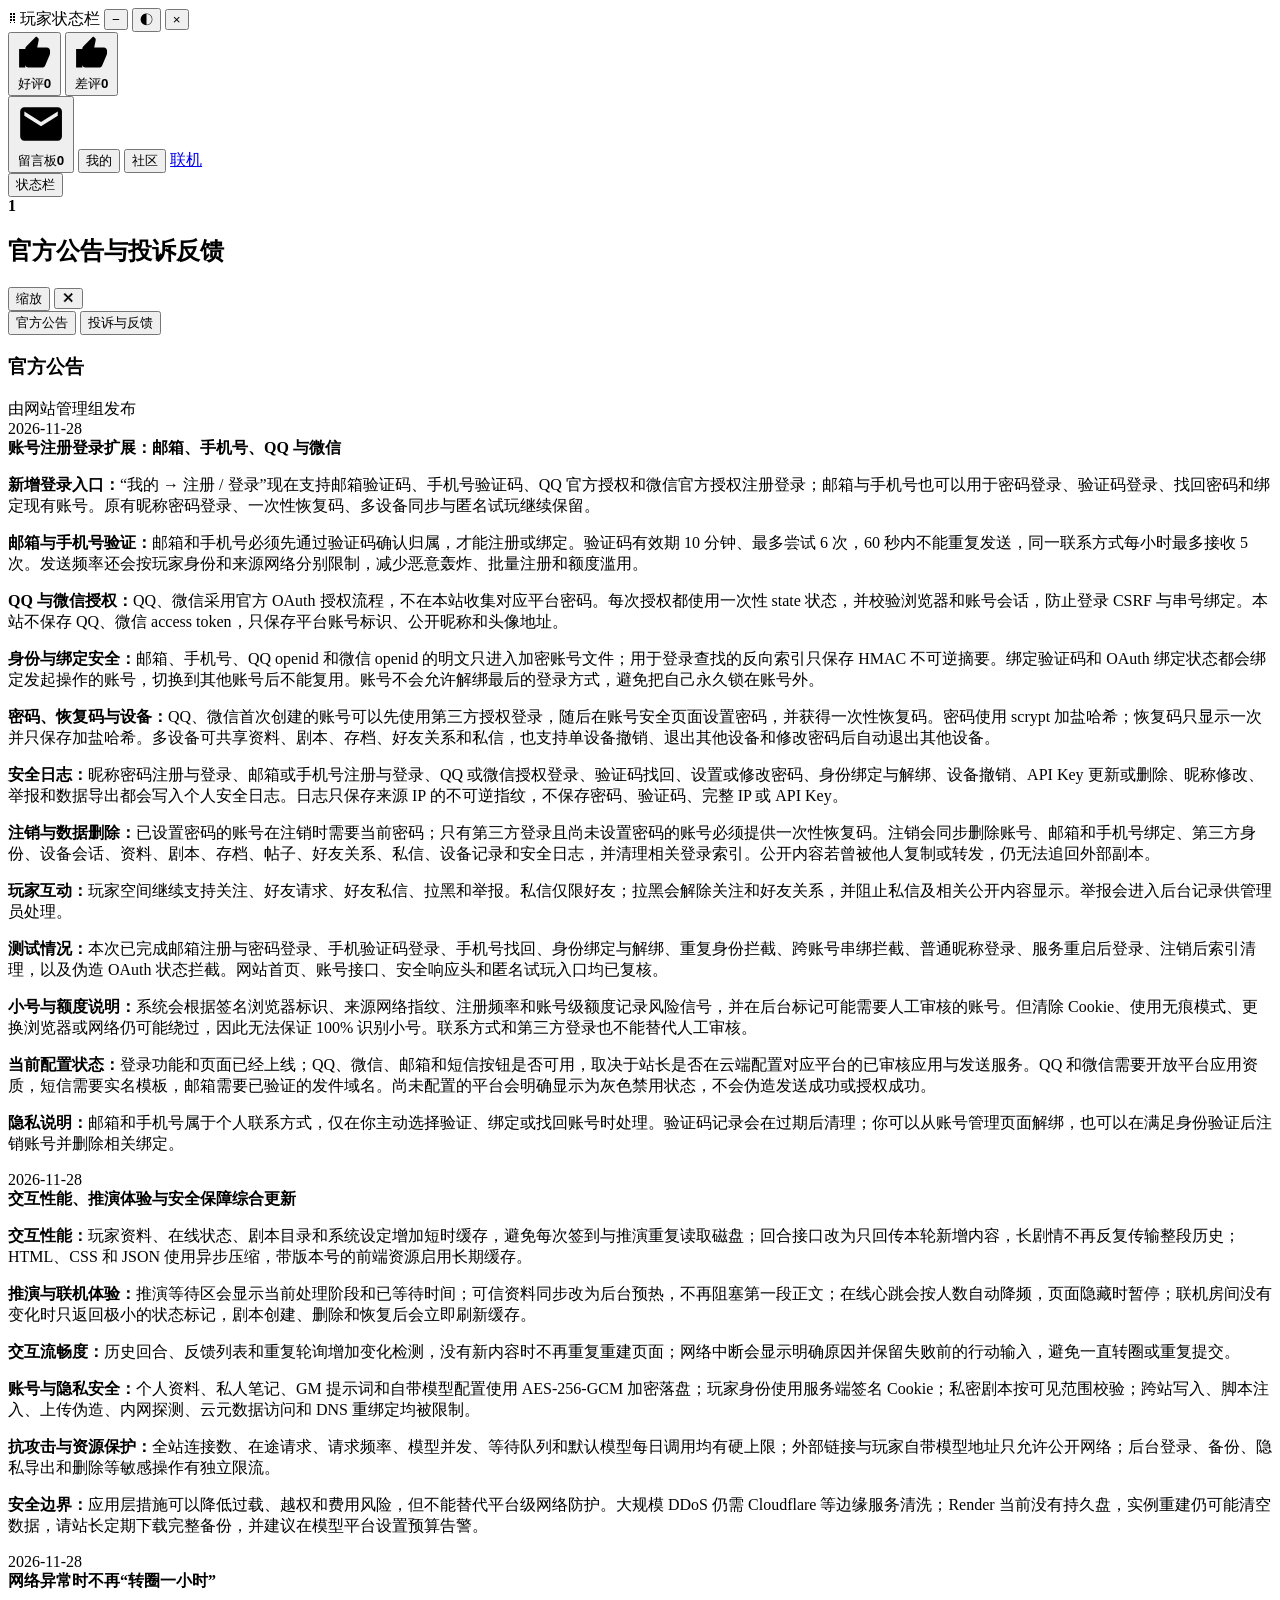
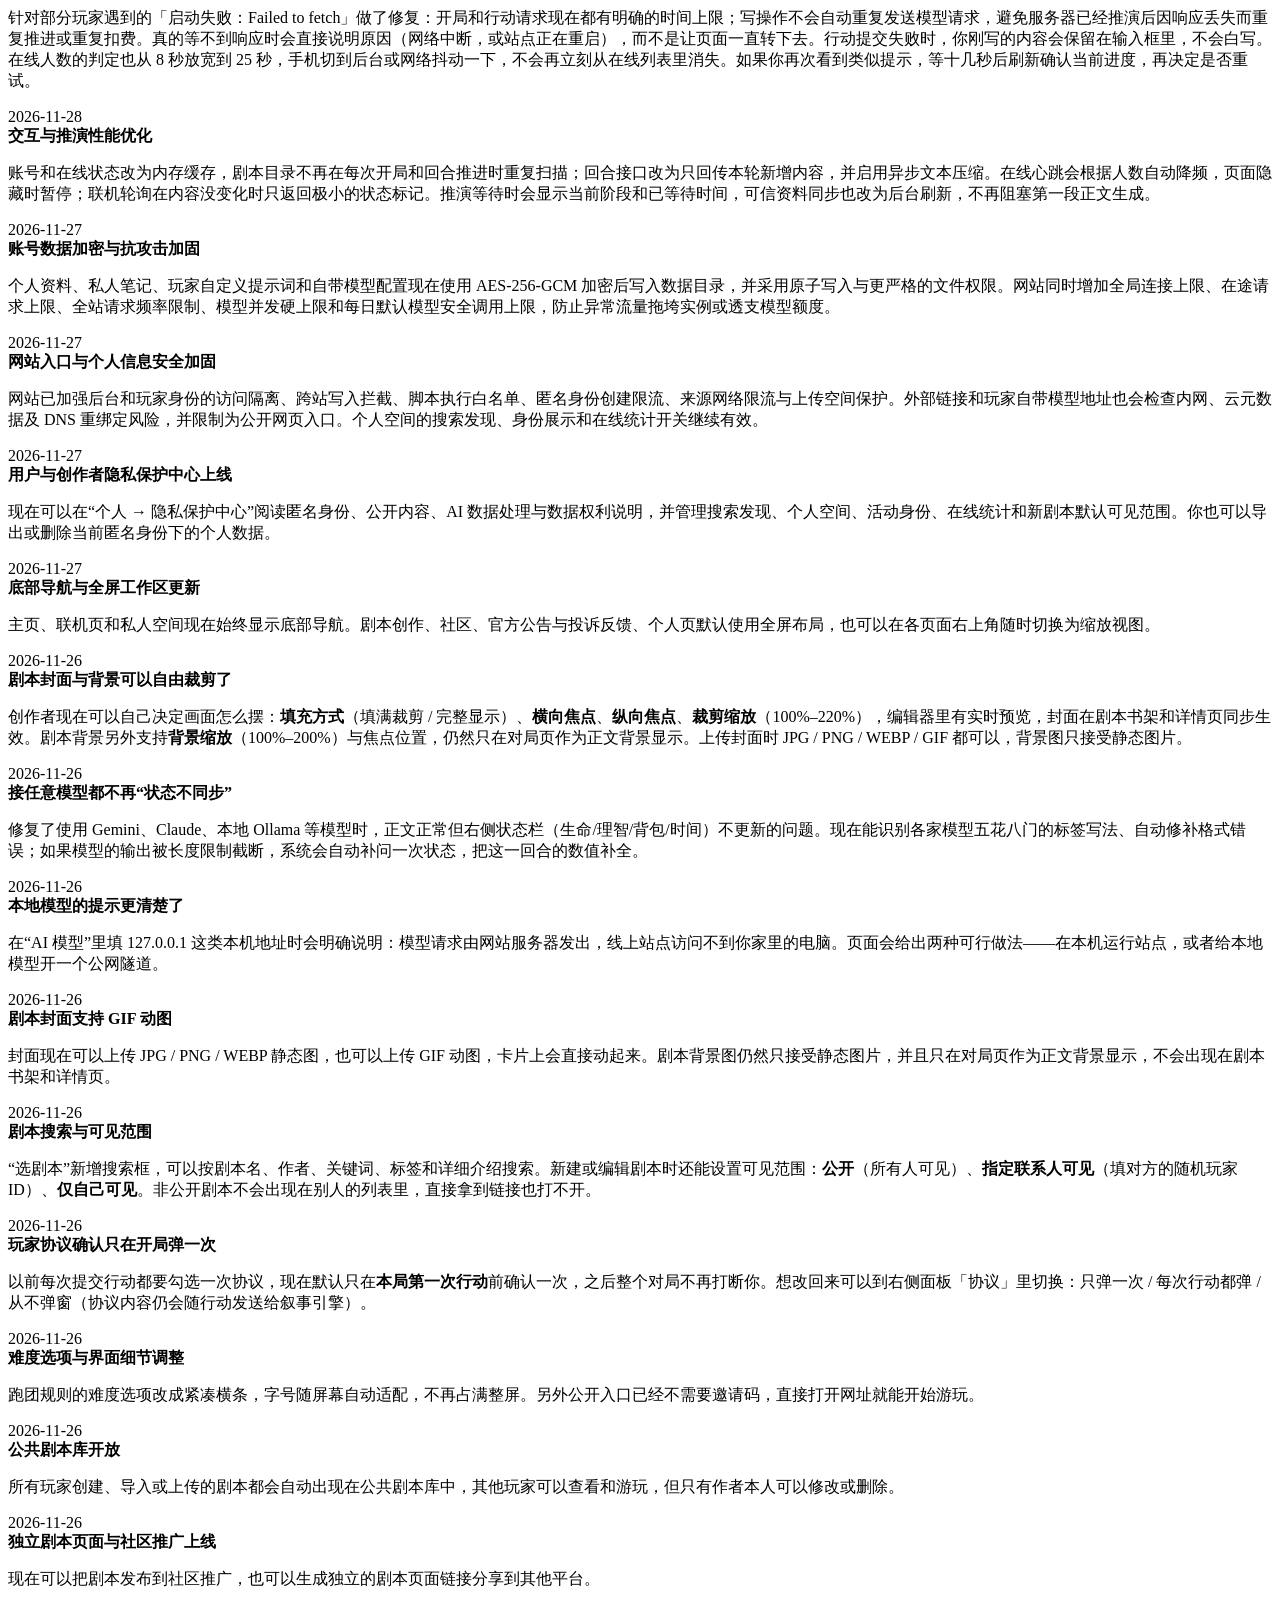
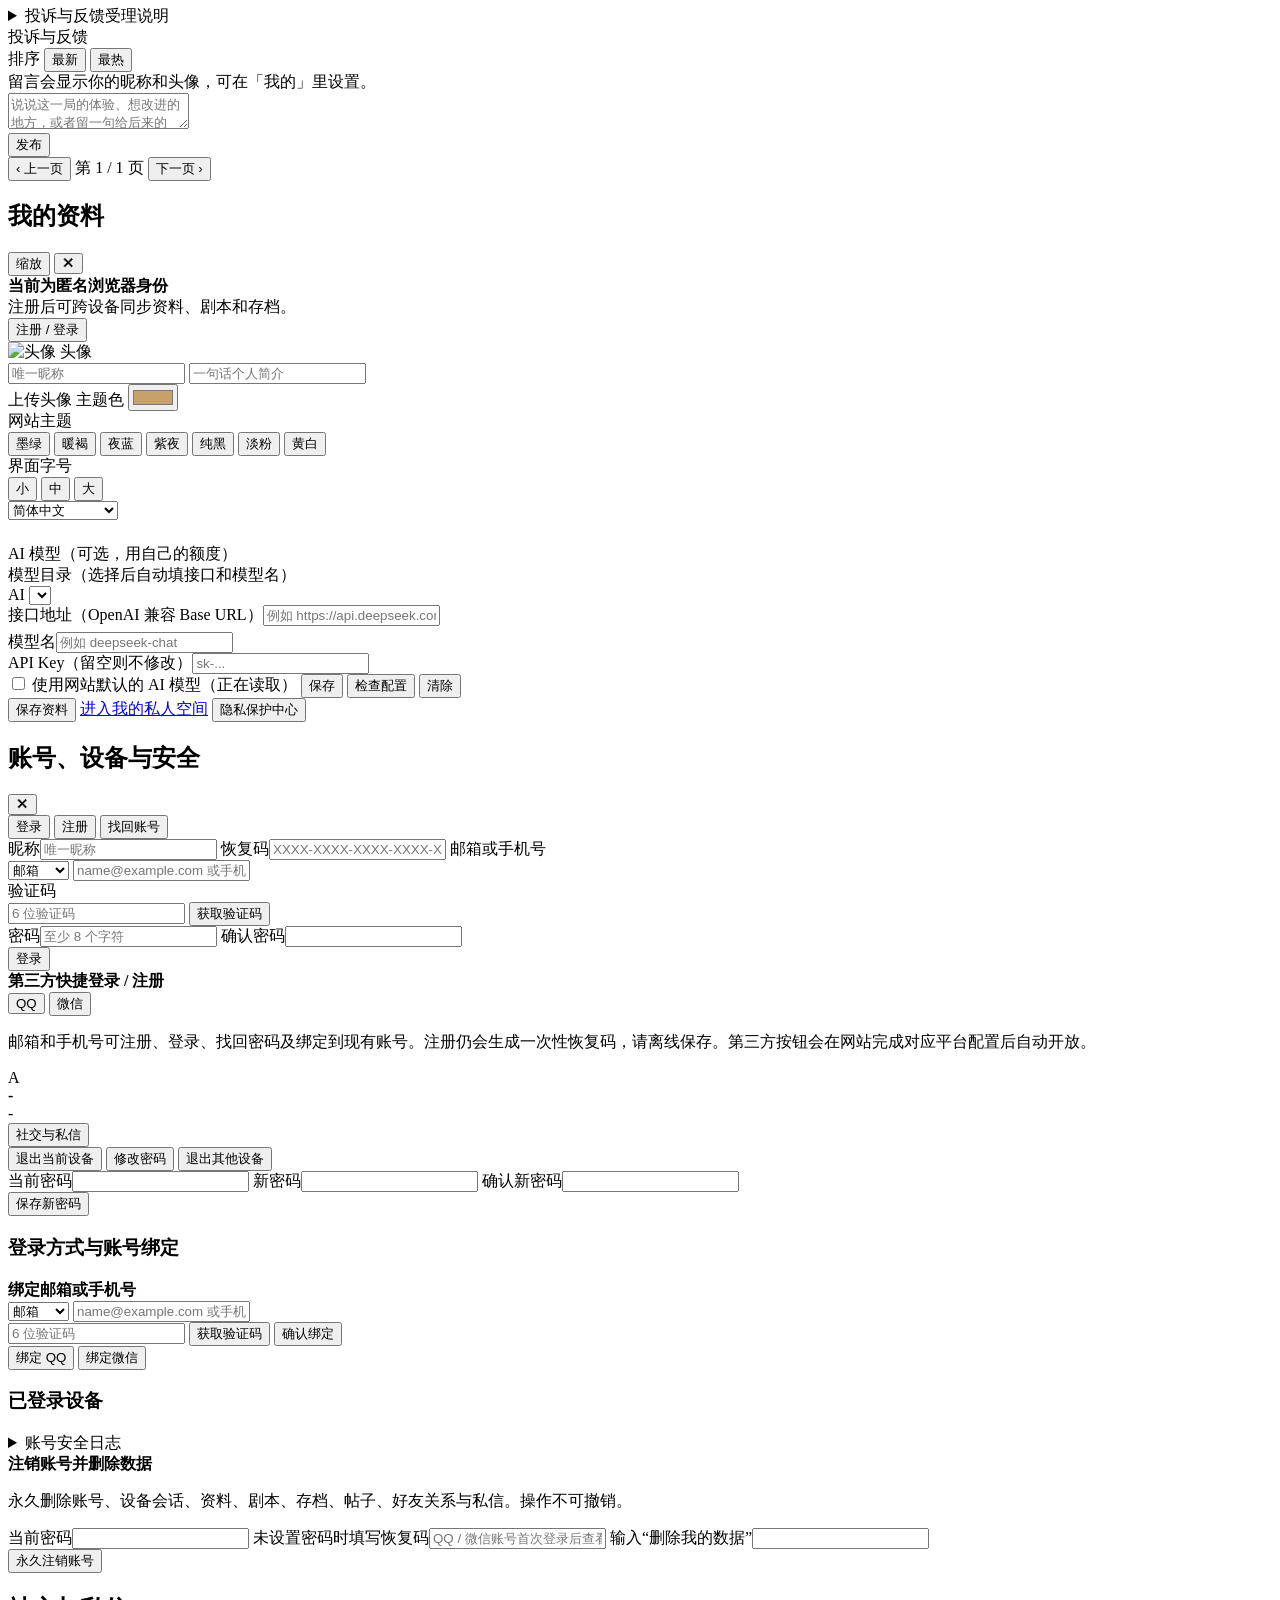
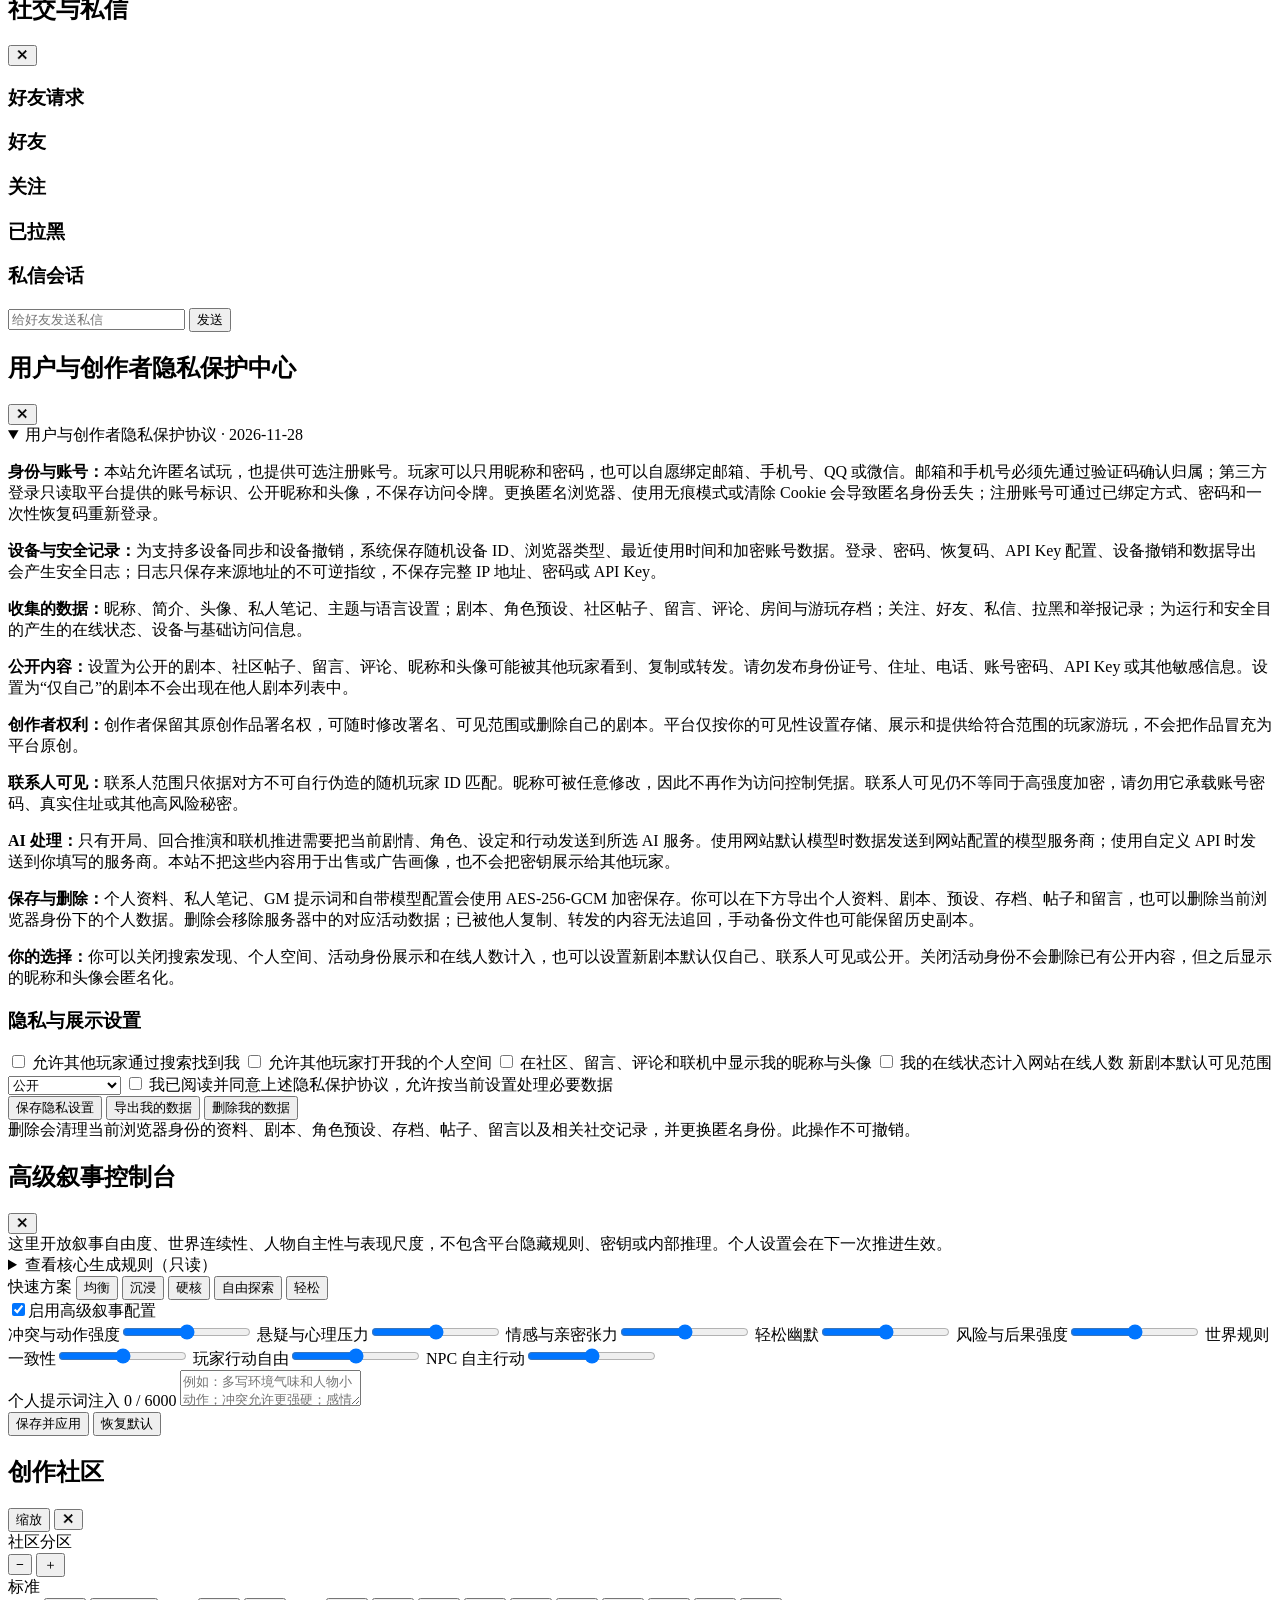
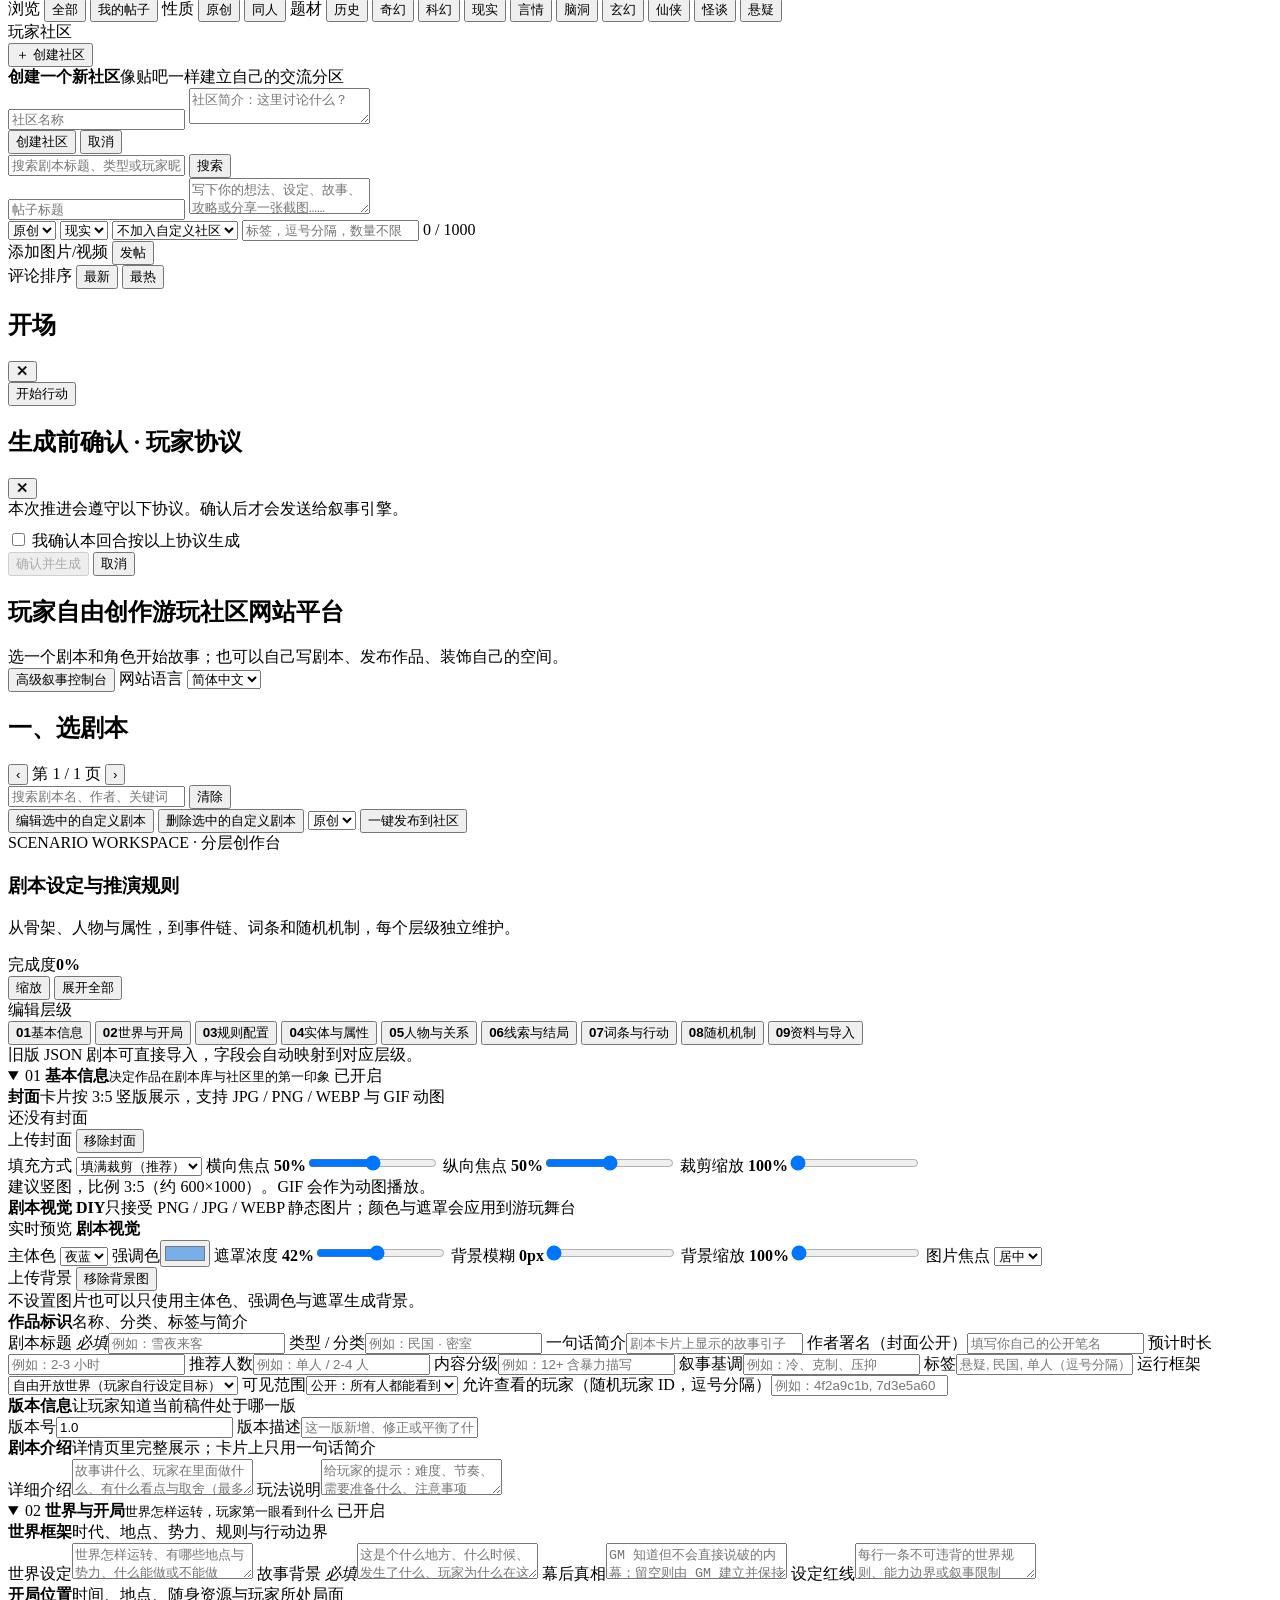
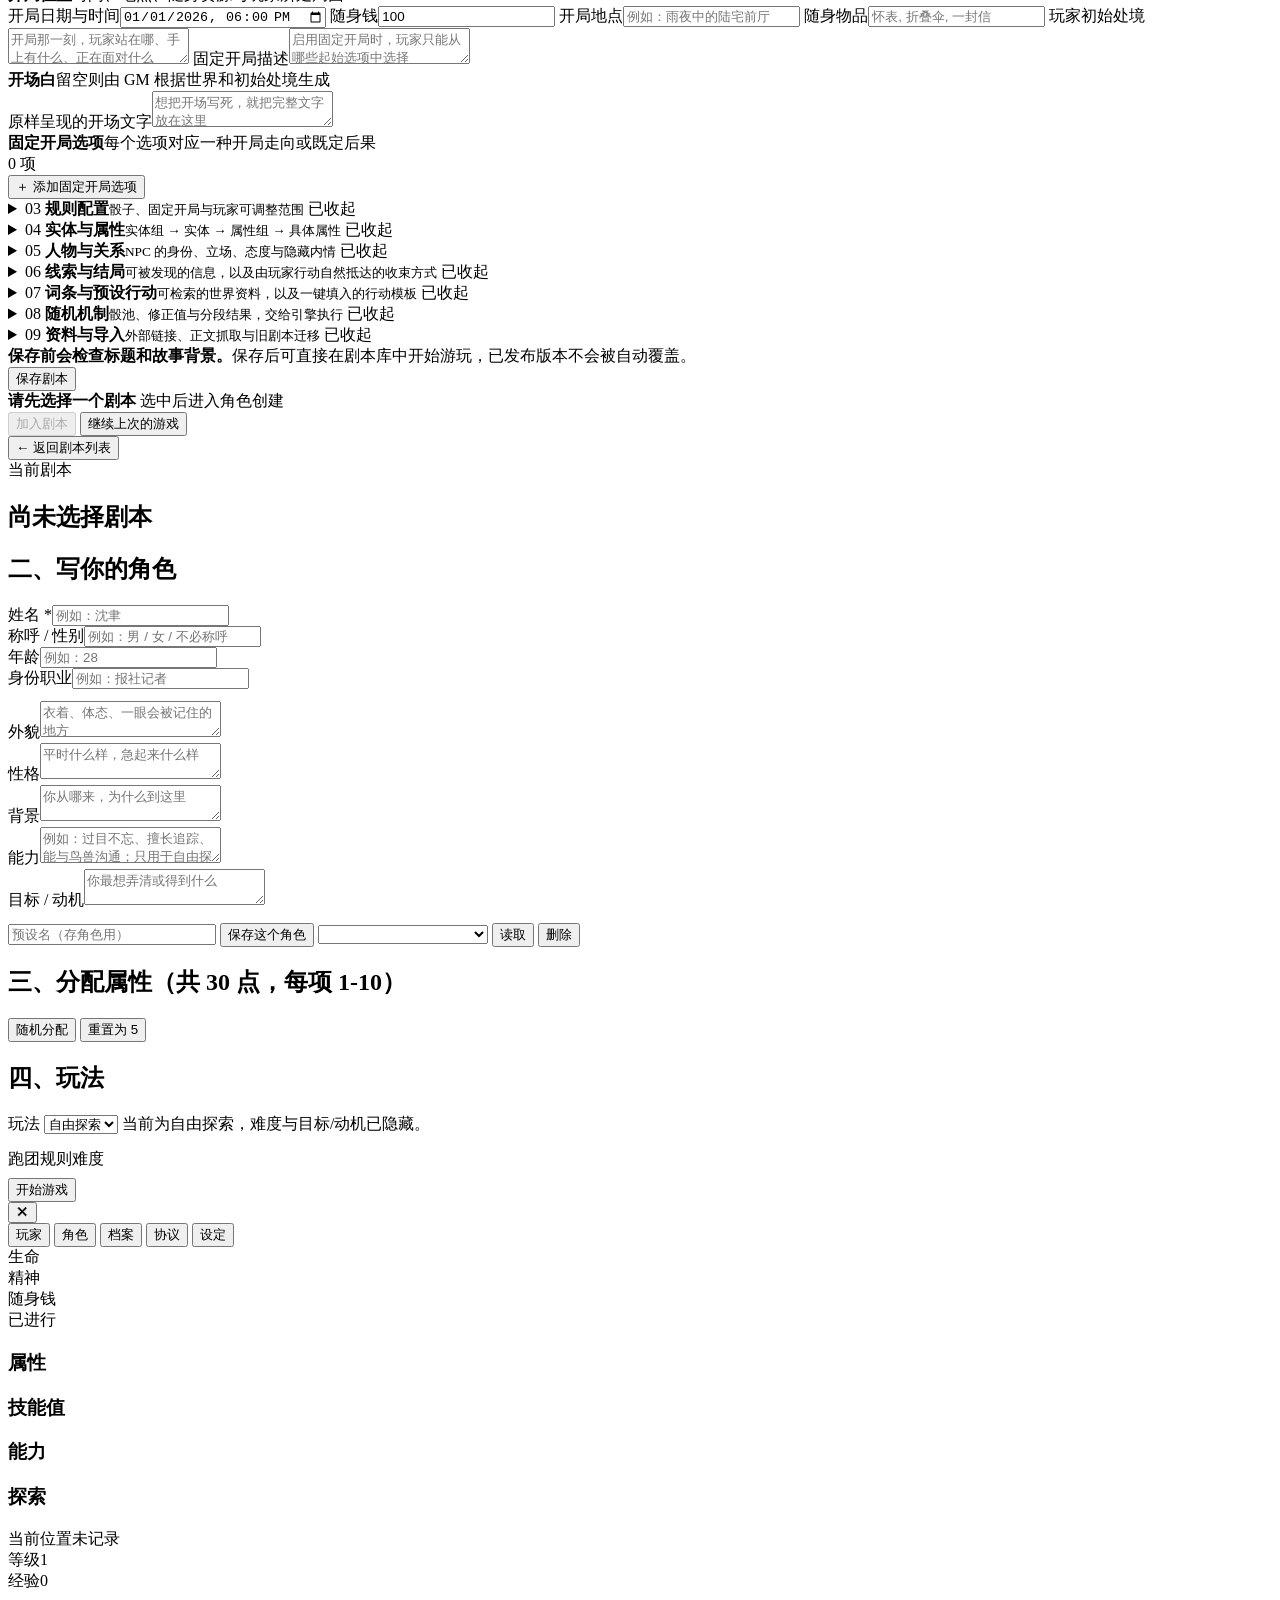
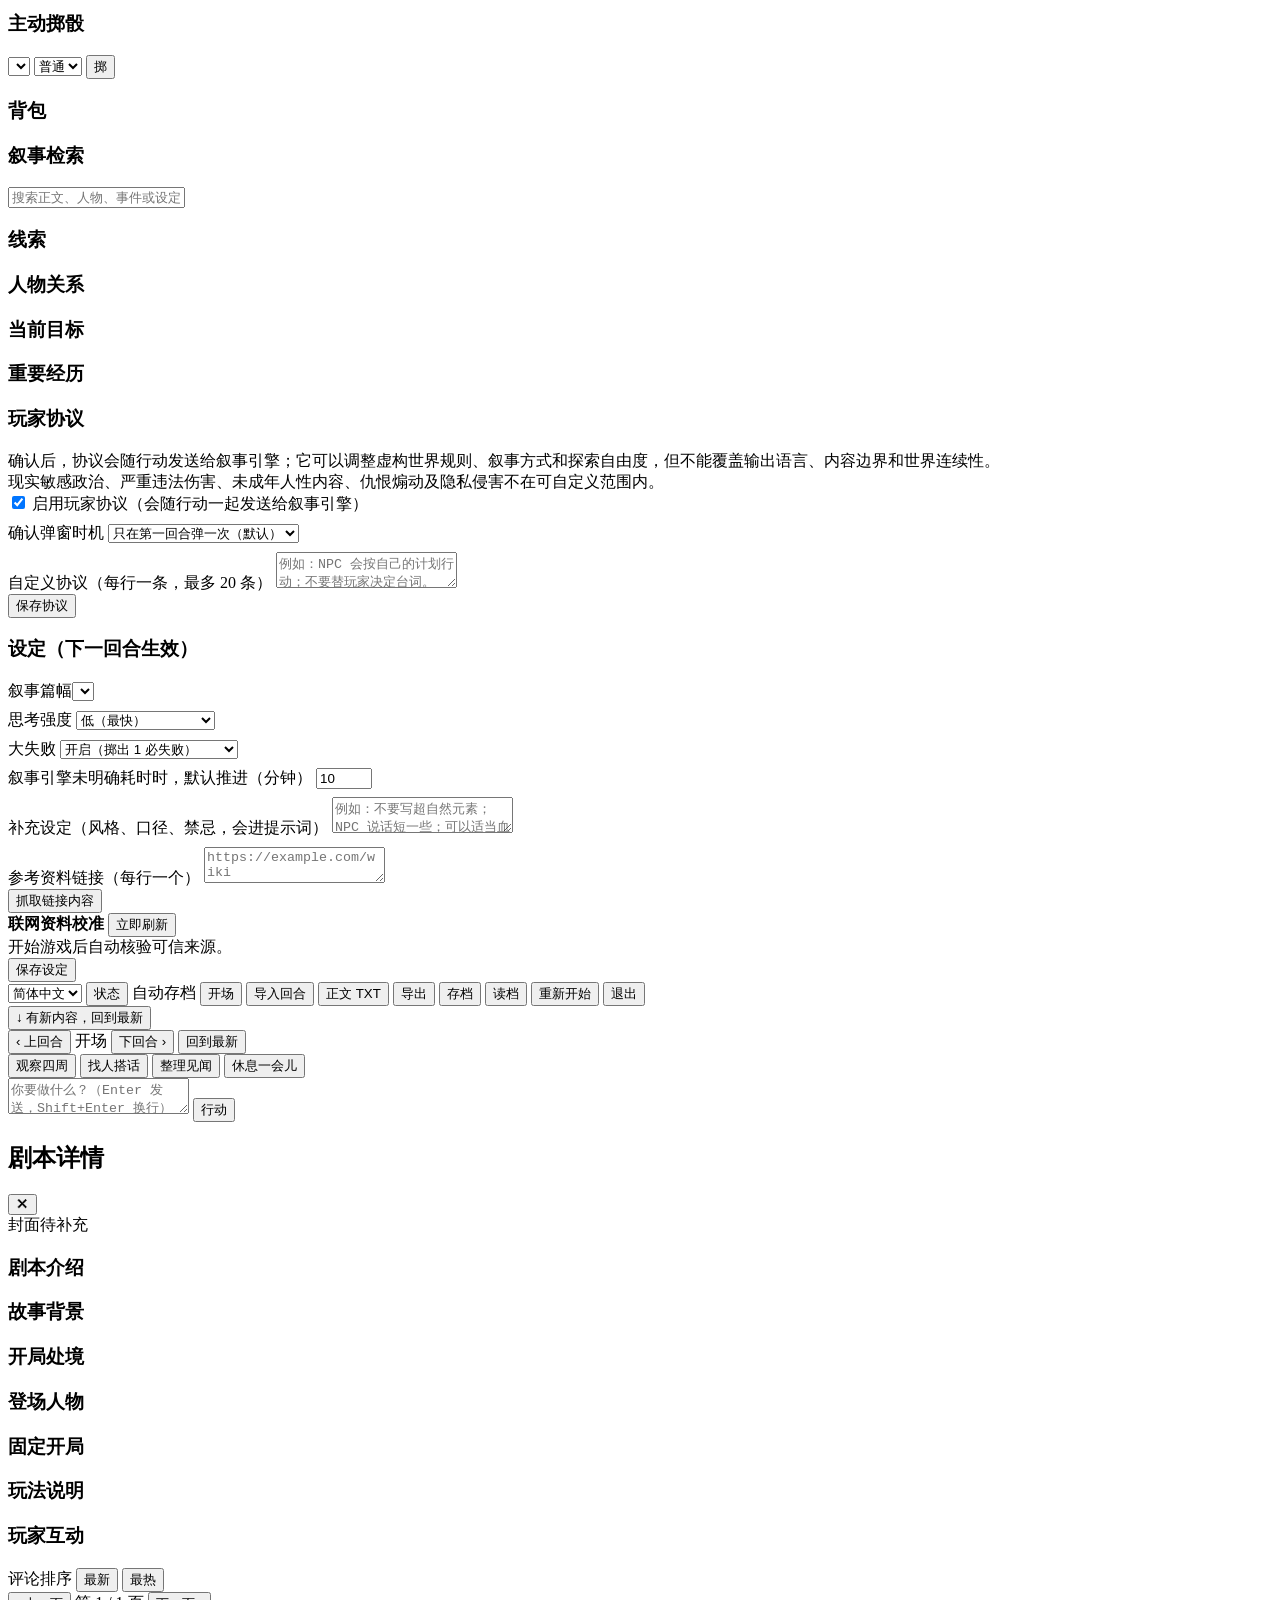
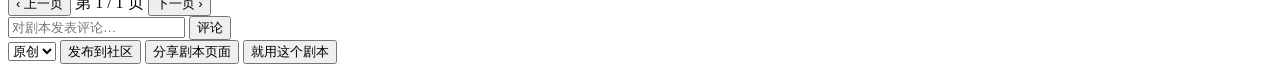
==== commit 970223ba: "公告汇总账号登录扩展更新" ====
--- a/public/index.html
+++ b/public/index.html
@@ -66,12 +66,19 @@
       <article class="official-notice">
         <time>2026-11-28</time>
         <div>
-          <b>正式账号、设备同步与玩家社交系统上线</b>
-          <p><b>账号与设备：</b>现在可以在“我的 → 注册 / 登录”创建可选账号。支持昵称密码、邮箱验证码、手机号验证码、QQ 官方授权和微信官方授权注册登录；邮箱与手机号也可用于登录、找回密码和绑定现有账号。另有唯一昵称、一次性恢复码、多设备同步、设备列表、单设备撤销、退出其他设备和修改密码。匿名试玩仍然保留。</p>
-          <p><b>账号安全：</b>密码使用 scrypt 加盐哈希，账号资料继续使用 AES-256-GCM 加密保存；邮箱、手机号和第三方身份只进入加密账号文件，登录查找索引仅保存不可逆摘要。第三方授权不保存 access token。玩家身份同时依赖签名 Cookie 与可撤销设备会话；登录、联系方式注册、第三方登录、密码修改、恢复、身份绑定或解绑、API Key 更新或删除、设备撤销和数据导出都会写入个人安全日志。</p>
-          <p><b>玩家互动：</b>玩家空间新增关注、好友请求、好友私信、拉黑和举报。好友之间可以私信；拉黑会解除关注和好友关系，并阻止私信及相关公开内容显示。举报会进入后台记录供管理员处理。</p>
-          <p><b>注销与数据权利：</b>“账号、设备与安全”中提供永久注销入口。验证当前密码后，会删除账号、设备会话、资料、剧本、存档、帖子、好友关系、私信、设备记录和安全日志。公开内容曾被他人复制或转发的，仍无法追回外部副本。</p>
-          <p><b>小号与额度说明：</b>系统会根据签名浏览器标识、来源网络指纹、注册频率和账号级额度记录风险信号，并在后台标记可能需要人工审核的账号。但用户可以清除 Cookie、换浏览器、换网络或使用其他设备，因此任何网站都无法保证 100% 识别小号。风险信号不会代替人工判断，默认模型另有账号级和全站级每日硬上限。</p>
+          <b>账号注册登录扩展：邮箱、手机号、QQ 与微信</b>
+          <p><b>新增登录入口：</b>“我的 → 注册 / 登录”现在支持邮箱验证码、手机号验证码、QQ 官方授权和微信官方授权注册登录；邮箱与手机号也可以用于密码登录、验证码登录、找回密码和绑定现有账号。原有昵称密码登录、一次性恢复码、多设备同步与匿名试玩继续保留。</p>
+          <p><b>邮箱与手机号验证：</b>邮箱和手机号必须先通过验证码确认归属，才能注册或绑定。验证码有效期 10 分钟、最多尝试 6 次，60 秒内不能重复发送，同一联系方式每小时最多接收 5 次。发送频率还会按玩家身份和来源网络分别限制，减少恶意轰炸、批量注册和额度滥用。</p>
+          <p><b>QQ 与微信授权：</b>QQ、微信采用官方 OAuth 授权流程，不在本站收集对应平台密码。每次授权都使用一次性 state 状态，并校验浏览器和账号会话，防止登录 CSRF 与串号绑定。本站不保存 QQ、微信 access token，只保存平台账号标识、公开昵称和头像地址。</p>
+          <p><b>身份与绑定安全：</b>邮箱、手机号、QQ openid 和微信 openid 的明文只进入加密账号文件；用于登录查找的反向索引只保存 HMAC 不可逆摘要。绑定验证码和 OAuth 绑定状态都会绑定发起操作的账号，切换到其他账号后不能复用。账号不会允许解绑最后的登录方式，避免把自己永久锁在账号外。</p>
+          <p><b>密码、恢复码与设备：</b>QQ、微信首次创建的账号可以先使用第三方授权登录，随后在账号安全页面设置密码，并获得一次性恢复码。密码使用 scrypt 加盐哈希；恢复码只显示一次并只保存加盐哈希。多设备可共享资料、剧本、存档、好友关系和私信，也支持单设备撤销、退出其他设备和修改密码后自动退出其他设备。</p>
+          <p><b>安全日志：</b>昵称密码注册与登录、邮箱或手机号注册与登录、QQ 或微信授权登录、验证码找回、设置或修改密码、身份绑定与解绑、设备撤销、API Key 更新或删除、昵称修改、举报和数据导出都会写入个人安全日志。日志只保存来源 IP 的不可逆指纹，不保存密码、验证码、完整 IP 或 API Key。</p>
+          <p><b>注销与数据删除：</b>已设置密码的账号在注销时需要当前密码；只有第三方登录且尚未设置密码的账号必须提供一次性恢复码。注销会同步删除账号、邮箱和手机号绑定、第三方身份、设备会话、资料、剧本、存档、帖子、好友关系、私信、设备记录和安全日志，并清理相关登录索引。公开内容若曾被他人复制或转发，仍无法追回外部副本。</p>
+          <p><b>玩家互动：</b>玩家空间继续支持关注、好友请求、好友私信、拉黑和举报。私信仅限好友；拉黑会解除关注和好友关系，并阻止私信及相关公开内容显示。举报会进入后台记录供管理员处理。</p>
+          <p><b>测试情况：</b>本次已完成邮箱注册与密码登录、手机验证码登录、手机号找回、身份绑定与解绑、重复身份拦截、跨账号串绑拦截、普通昵称登录、服务重启后登录、注销后索引清理，以及伪造 OAuth 状态拦截。网站首页、账号接口、安全响应头和匿名试玩入口均已复核。</p>
+          <p><b>小号与额度说明：</b>系统会根据签名浏览器标识、来源网络指纹、注册频率和账号级额度记录风险信号，并在后台标记可能需要人工审核的账号。但清除 Cookie、使用无痕模式、更换浏览器或网络仍可能绕过，因此无法保证 100% 识别小号。联系方式和第三方登录也不能替代人工审核。</p>
+          <p><b>当前配置状态：</b>登录功能和页面已经上线；QQ、微信、邮箱和短信按钮是否可用，取决于站长是否在云端配置对应平台的已审核应用与发送服务。QQ 和微信需要开放平台应用资质，短信需要实名模板，邮箱需要已验证的发件域名。尚未配置的平台会明确显示为灰色禁用状态，不会伪造发送成功或授权成功。</p>
+          <p><b>隐私说明：</b>邮箱和手机号属于个人联系方式，仅在你主动选择验证、绑定或找回账号时处理。验证码记录会在过期后清理；你可以从账号管理页面解绑，也可以在满足身份验证后注销账号并删除相关绑定。</p>
         </div>
       </article>
       <article class="official-notice">
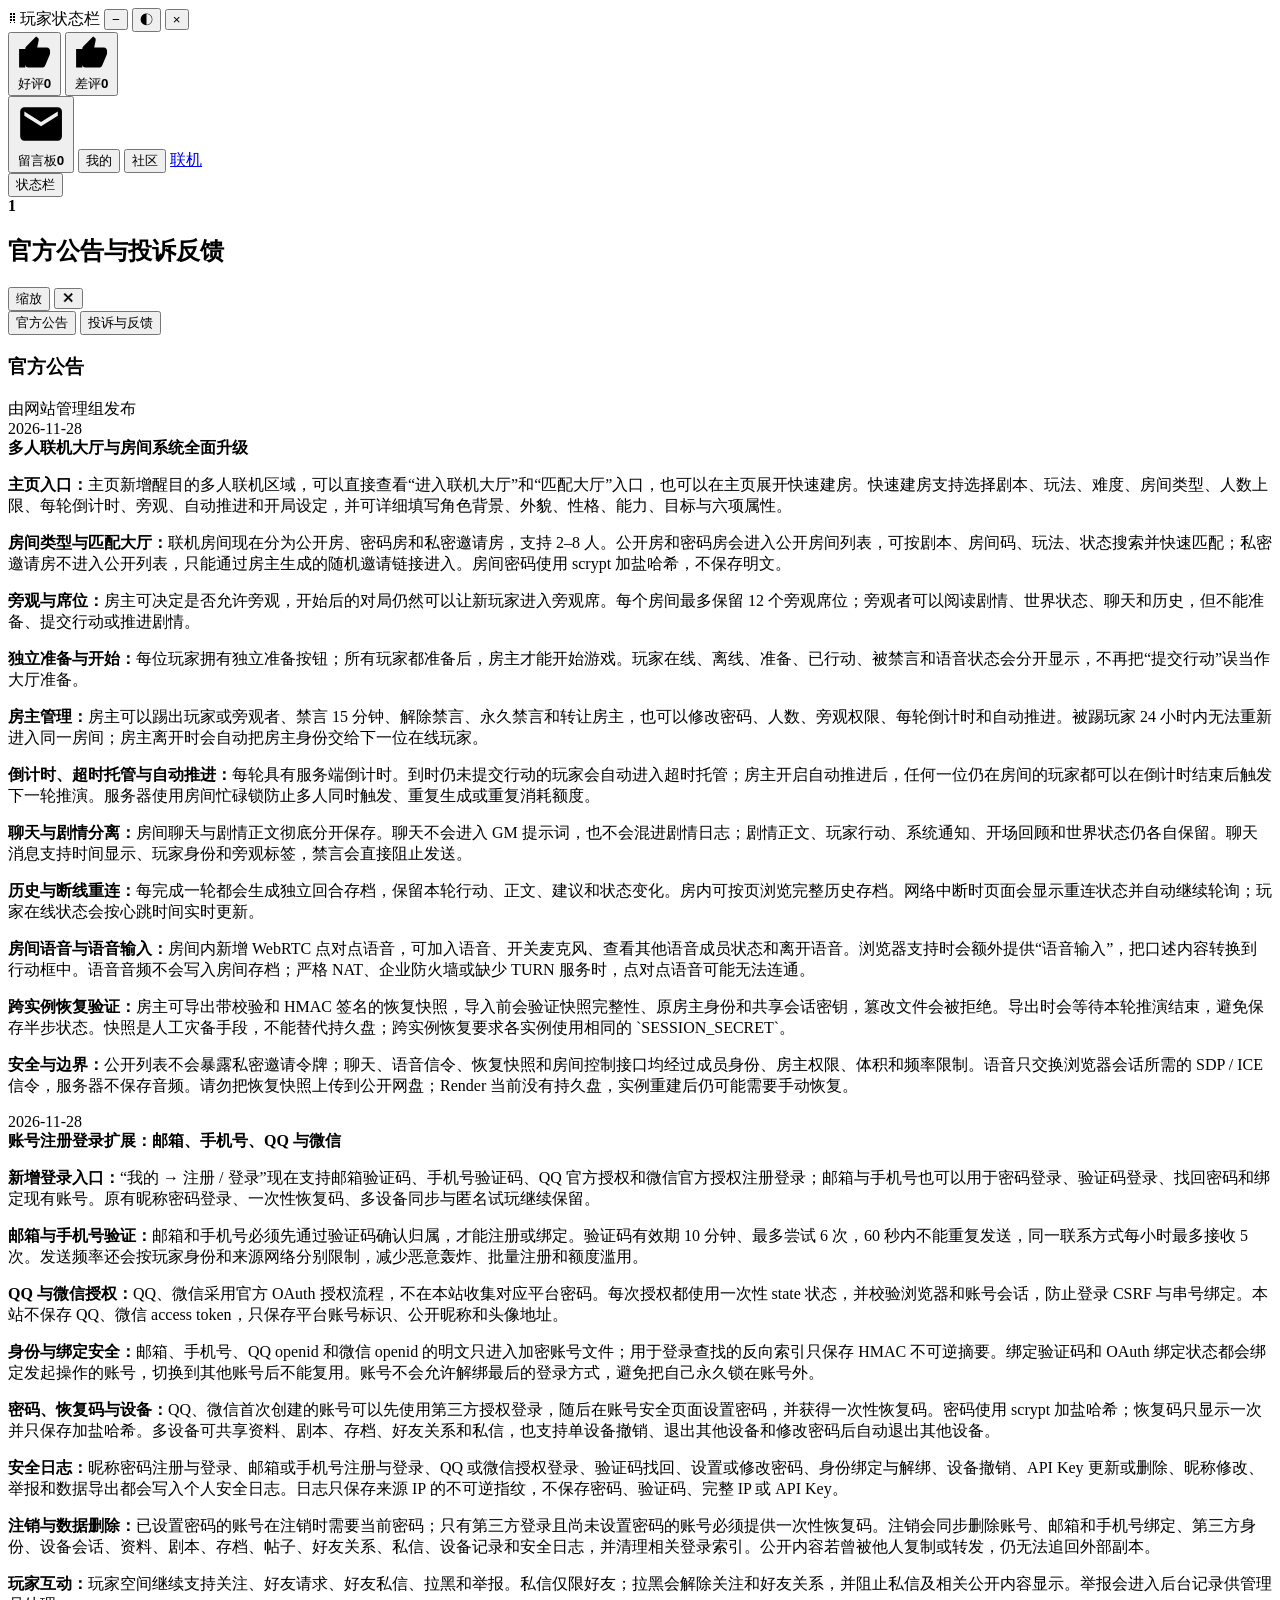
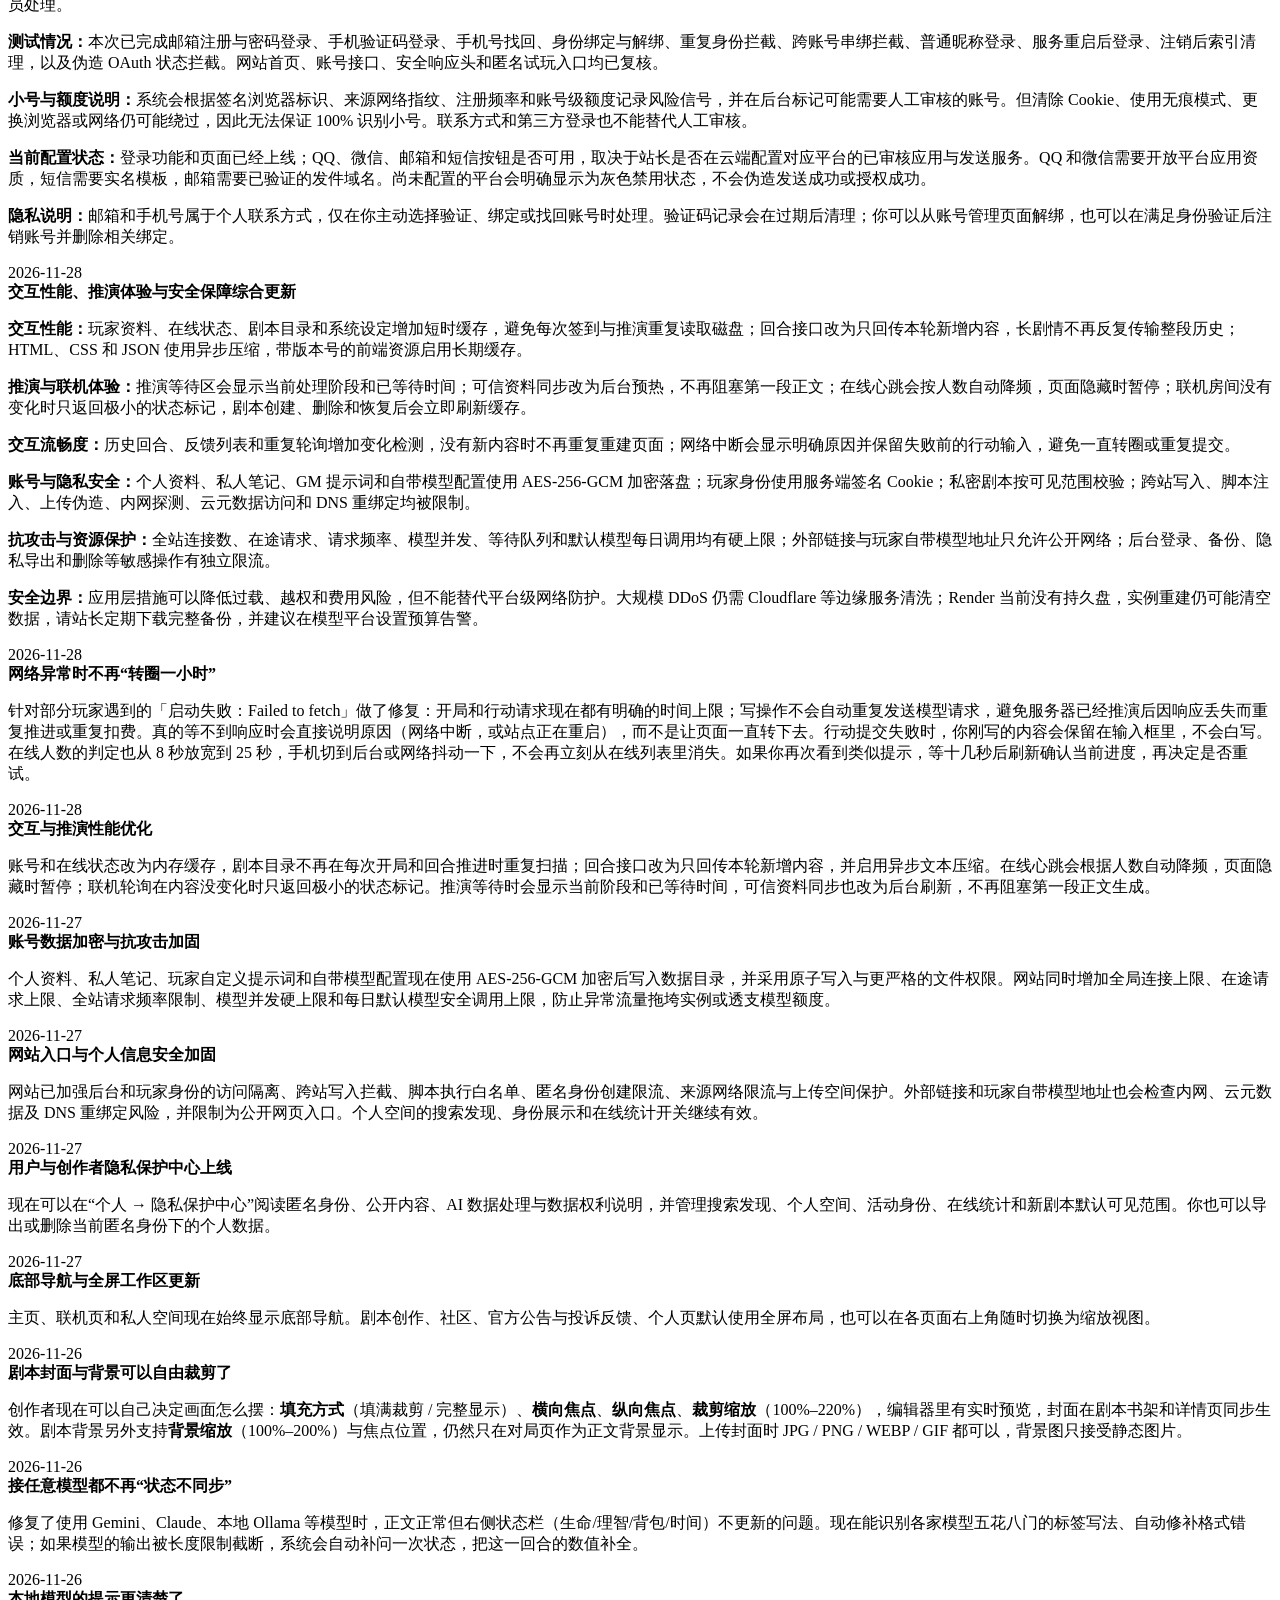
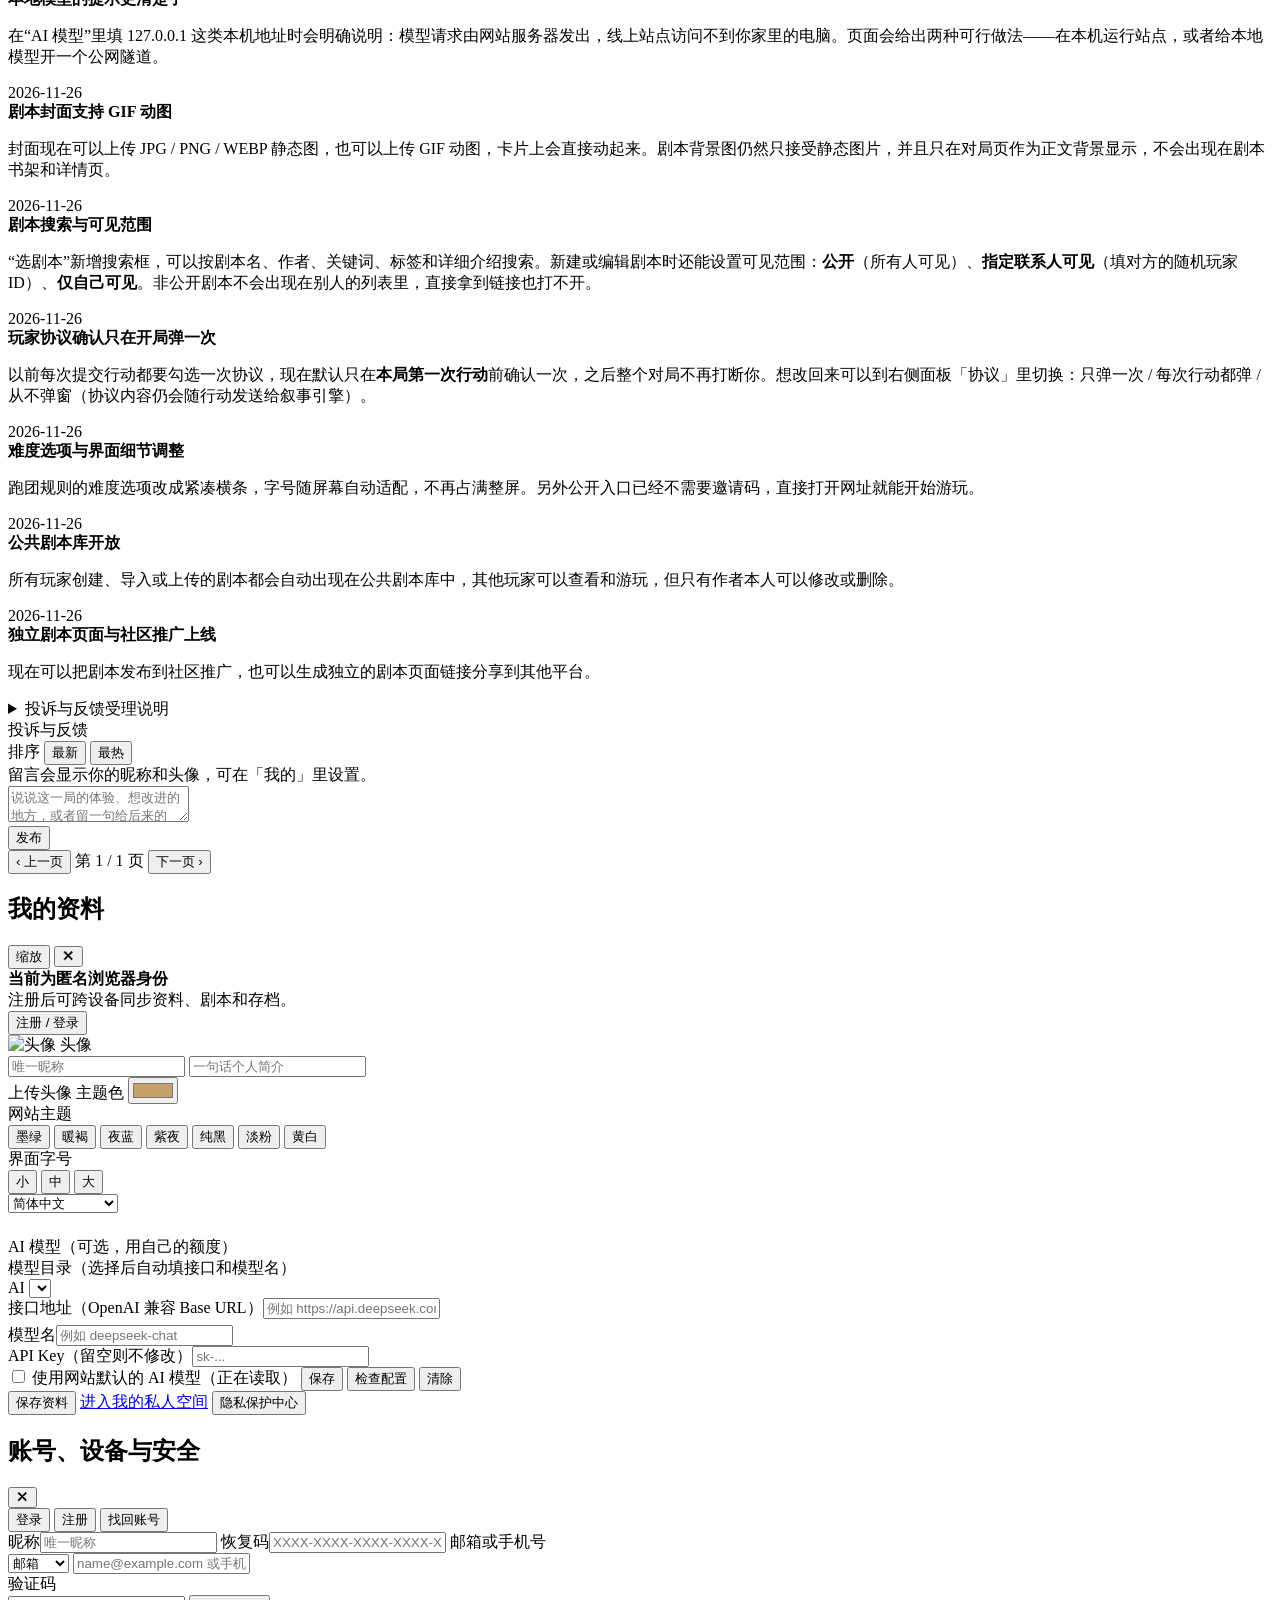
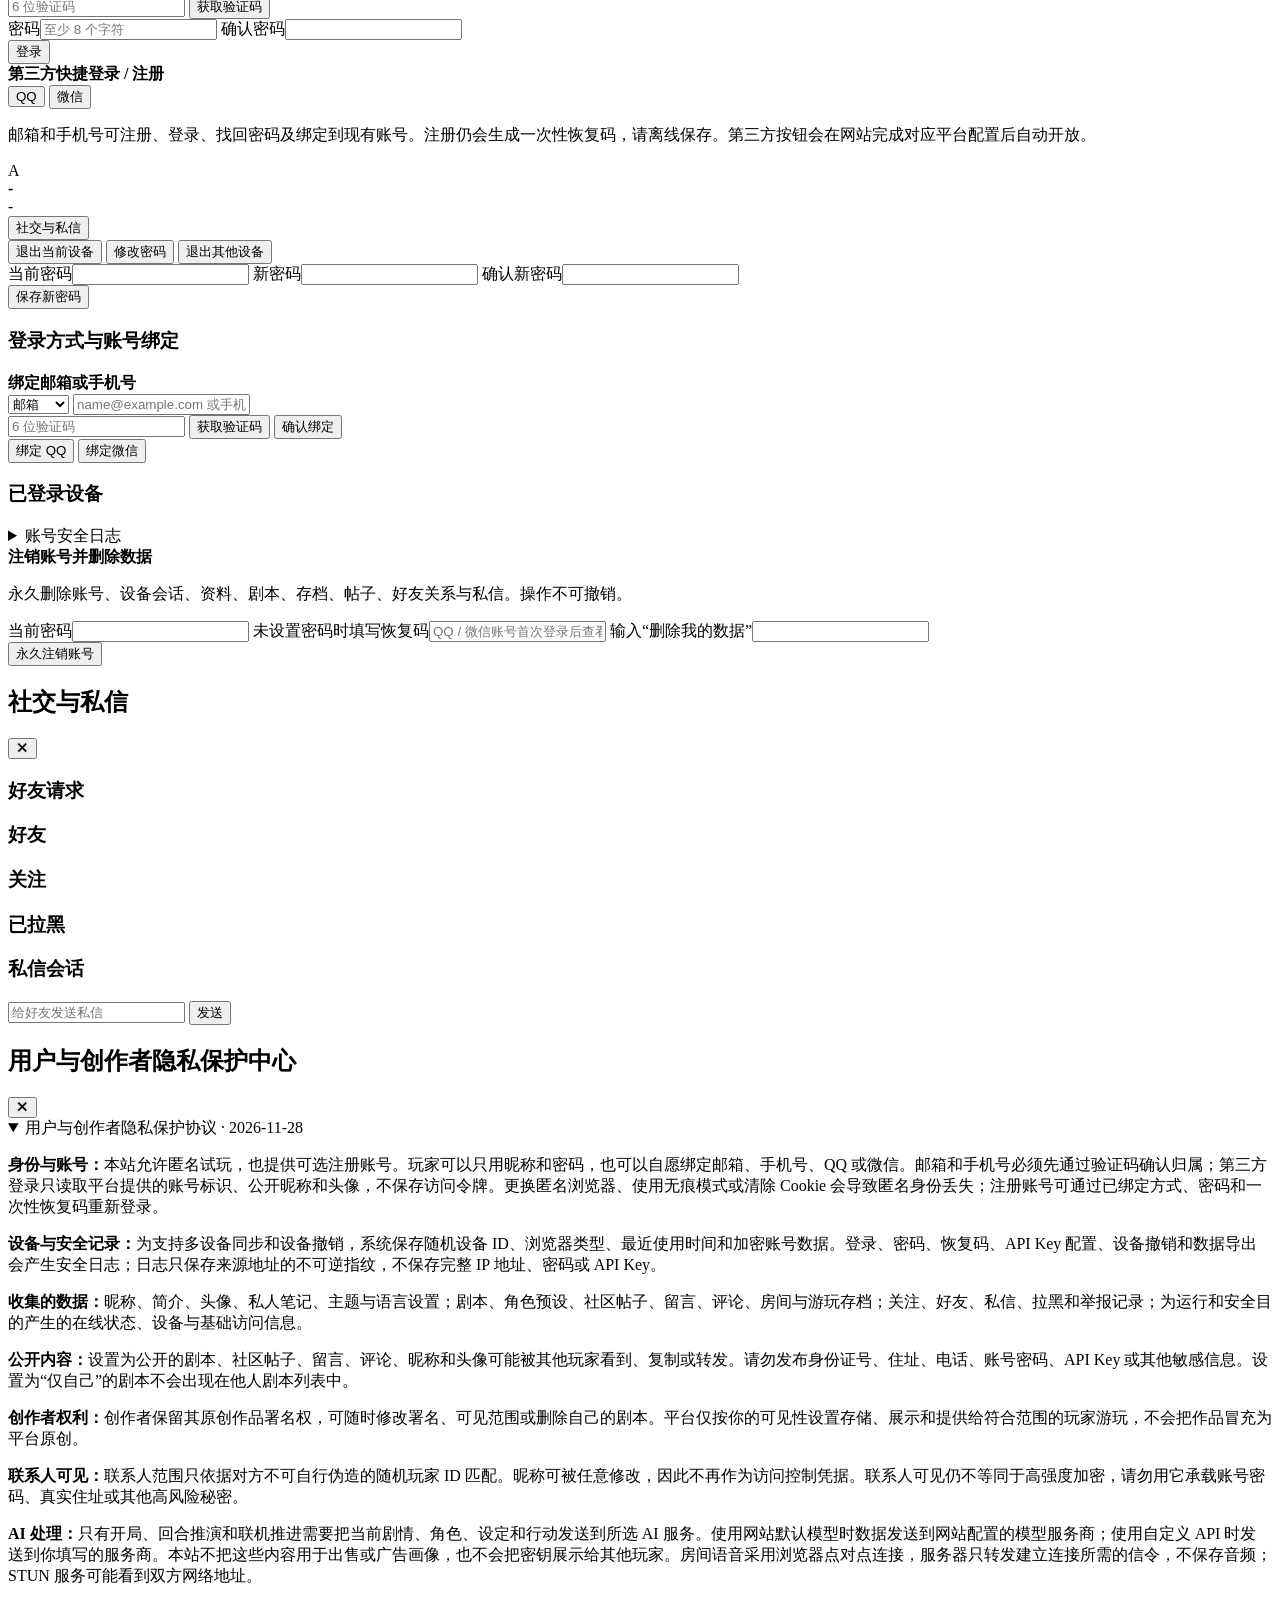
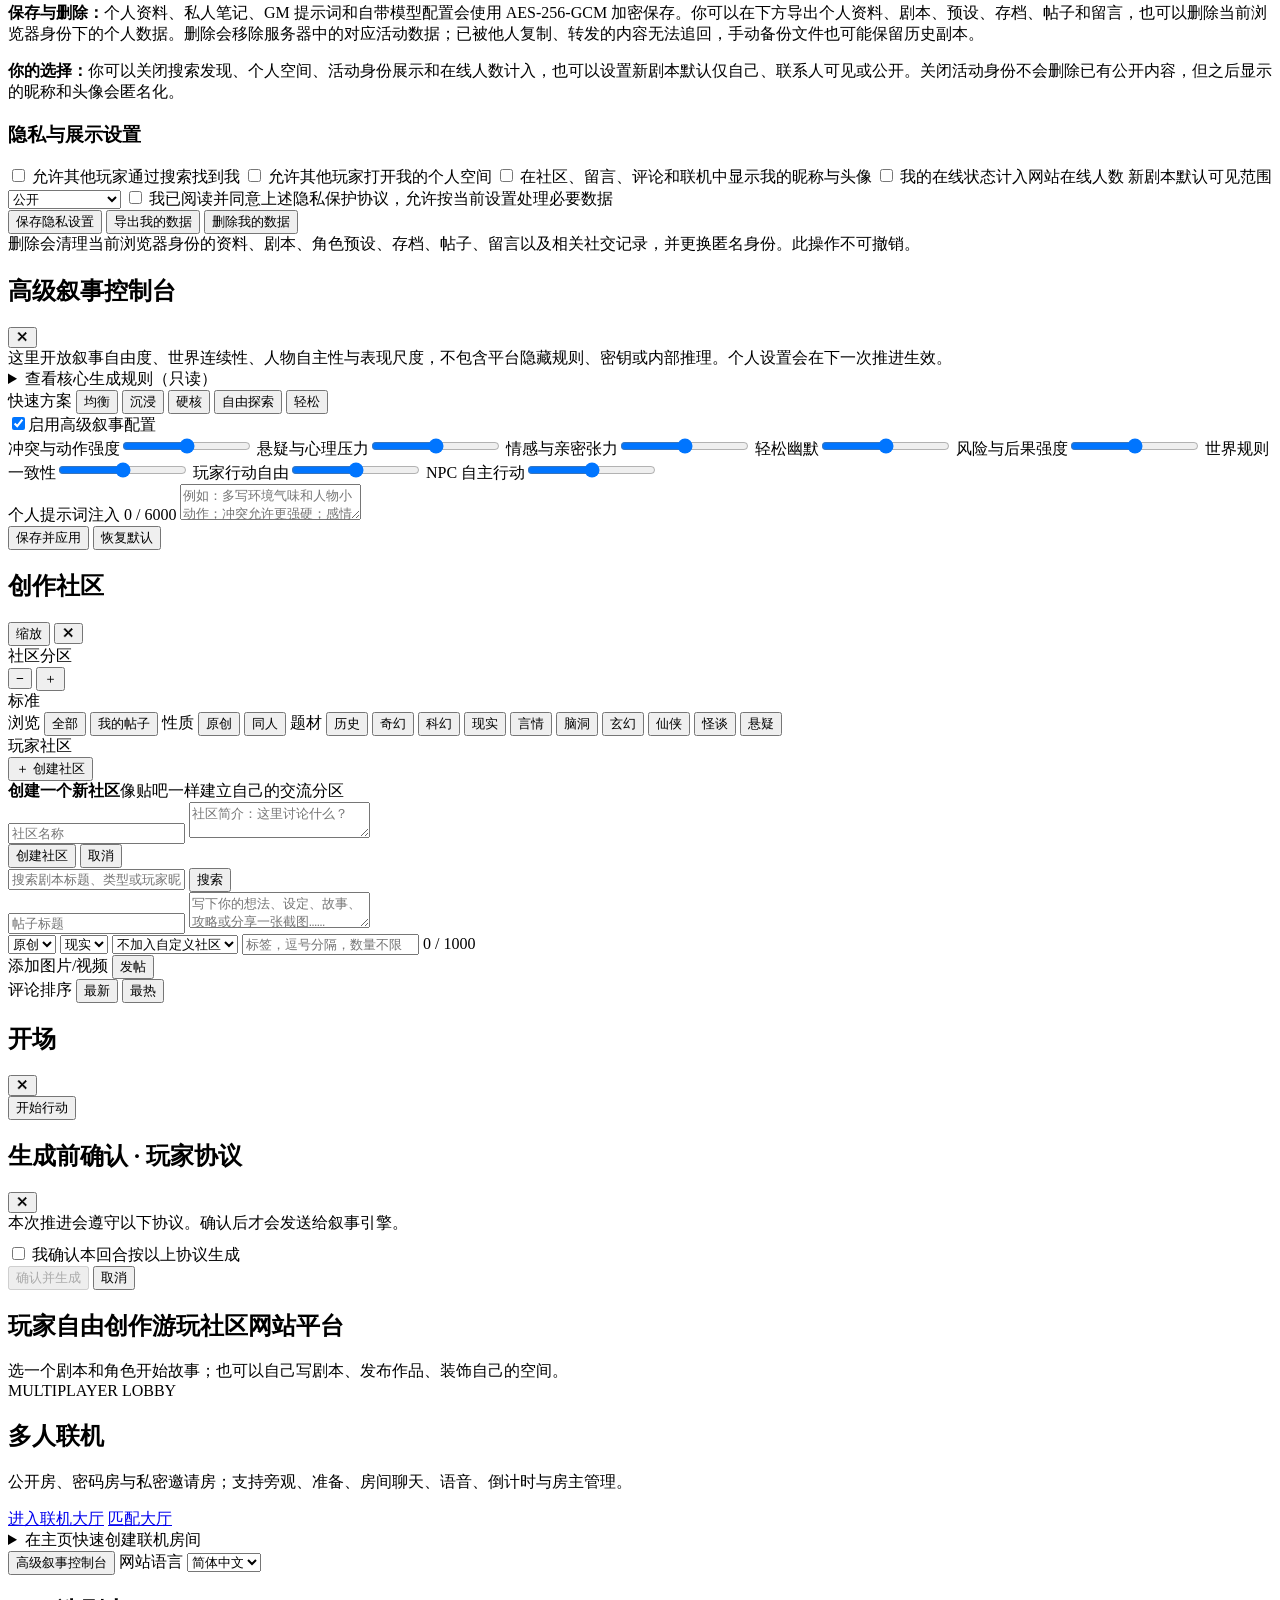
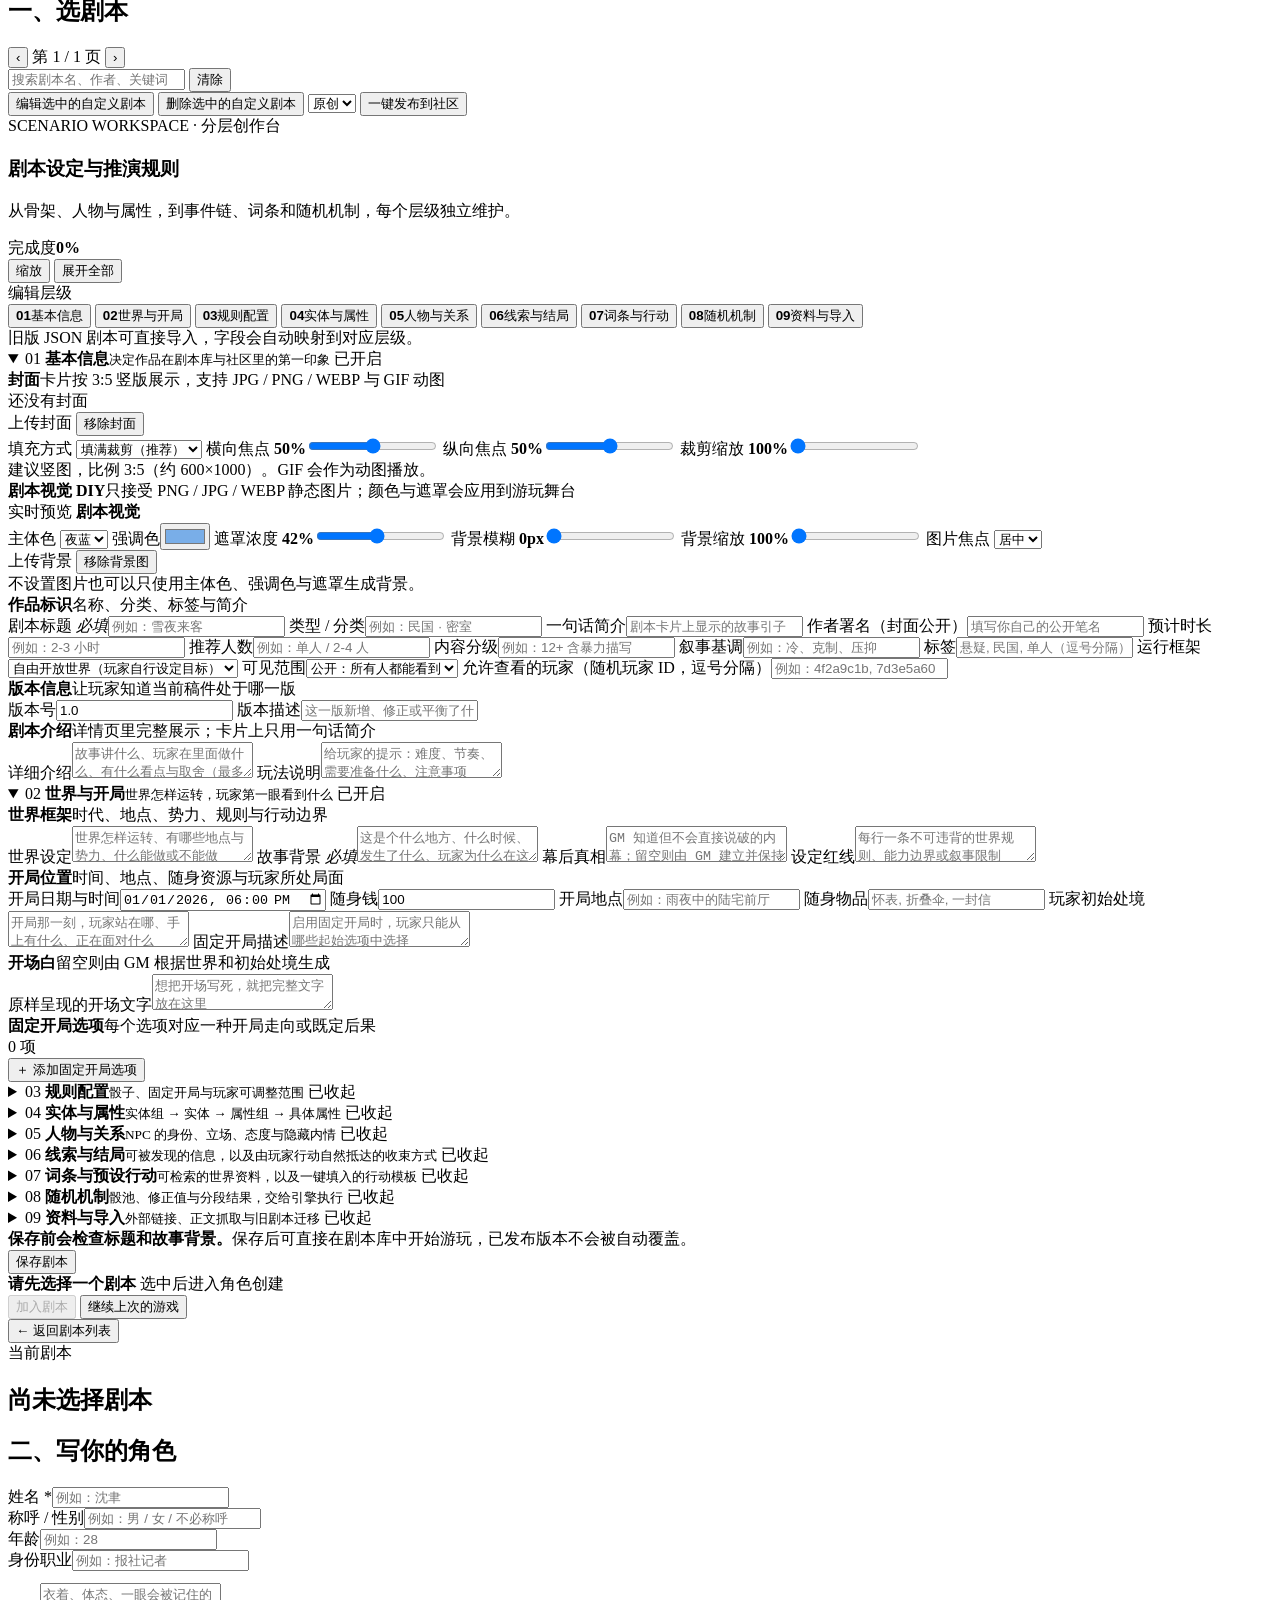
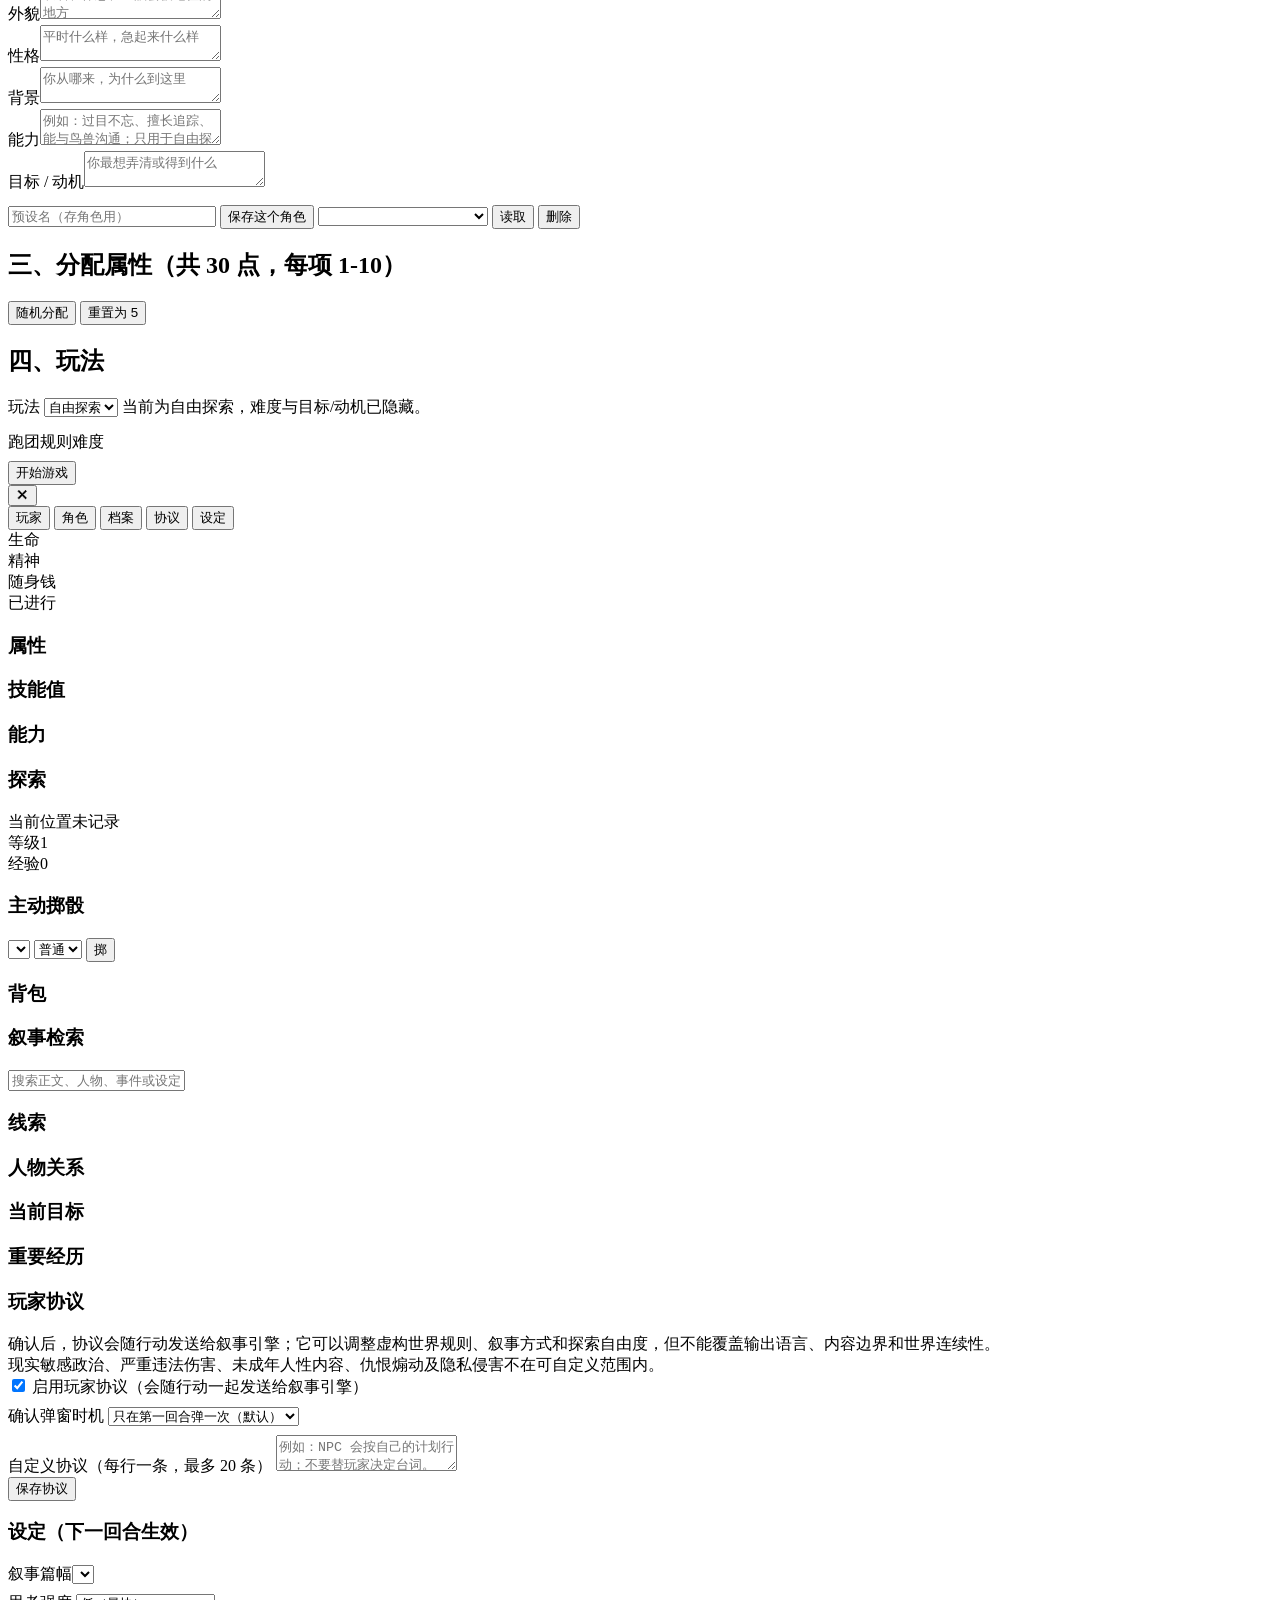
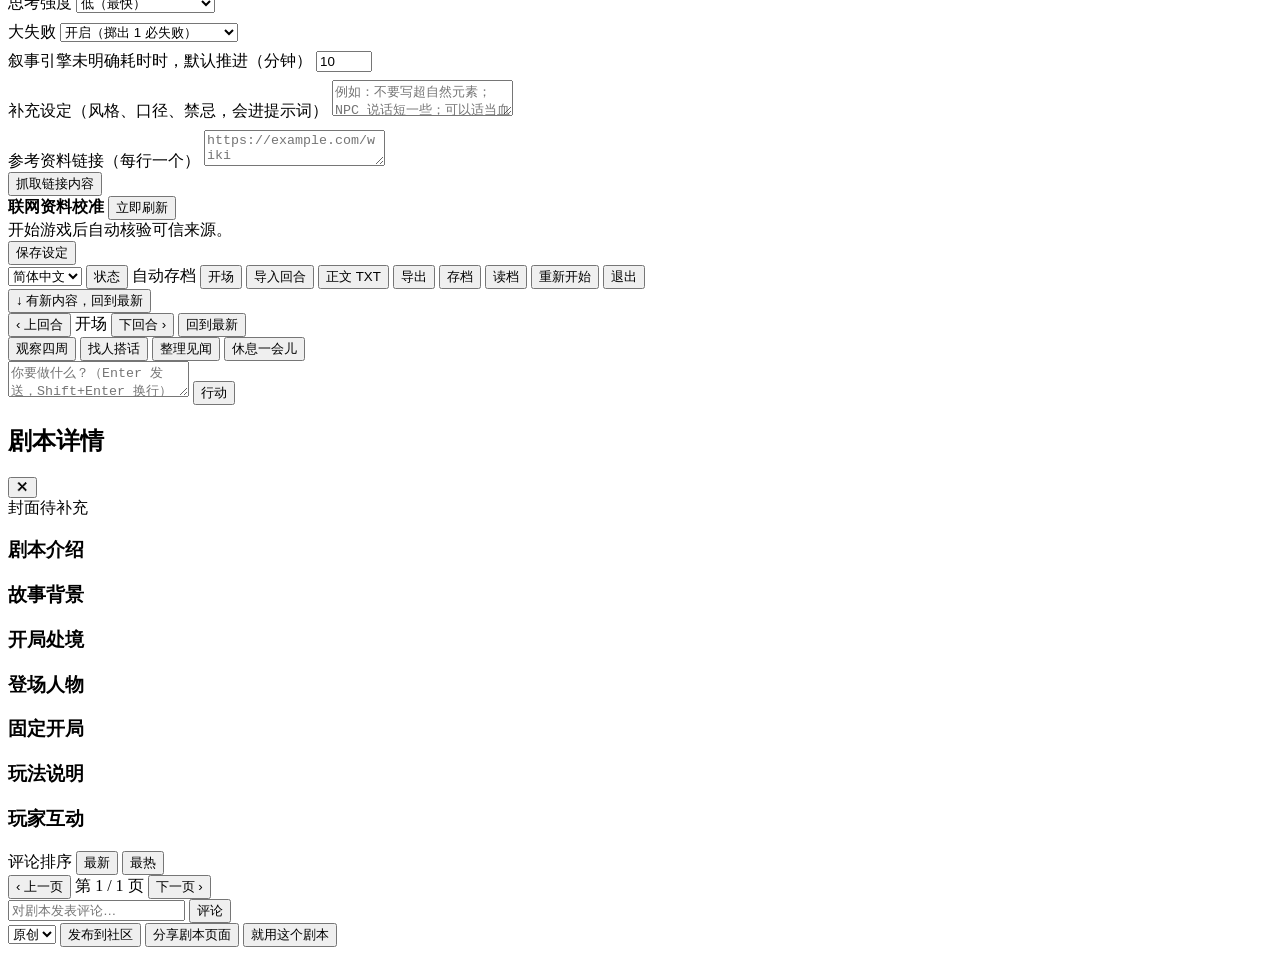
==== commit 67b09f6f: "重构多人联机大厅与房间协作系统" ====
--- a/public/index.html
+++ b/public/index.html
@@ -4,7 +4,7 @@
 <meta charset="utf-8">
 <meta name="viewport" content="width=device-width, initial-scale=1">
 <title>玩家自由创作游玩社区网站平台</title>
-<link rel="stylesheet" href="/style.css?v=20261128-identity2">
+<link rel="stylesheet" href="/style.css?v=20261128-room2">
 <link rel="stylesheet" href="/bottom-nav.css?v=20261127-navpages1">
 </head>
 <body>
@@ -63,6 +63,23 @@
         <h3 id="official-notices-title">官方公告</h3>
         <span>由网站管理组发布</span>
       </div>
+      <article class="official-notice">
+        <time>2026-11-28</time>
+        <div>
+          <b>多人联机大厅与房间系统全面升级</b>
+          <p><b>主页入口：</b>主页新增醒目的多人联机区域，可以直接查看“进入联机大厅”和“匹配大厅”入口，也可以在主页展开快速建房。快速建房支持选择剧本、玩法、难度、房间类型、人数上限、每轮倒计时、旁观、自动推进和开局设定，并可详细填写角色背景、外貌、性格、能力、目标与六项属性。</p>
+          <p><b>房间类型与匹配大厅：</b>联机房间现在分为公开房、密码房和私密邀请房，支持 2–8 人。公开房和密码房会进入公开房间列表，可按剧本、房间码、玩法、状态搜索并快速匹配；私密邀请房不进入公开列表，只能通过房主生成的随机邀请链接进入。房间密码使用 scrypt 加盐哈希，不保存明文。</p>
+          <p><b>旁观与席位：</b>房主可决定是否允许旁观，开始后的对局仍然可以让新玩家进入旁观席。每个房间最多保留 12 个旁观席位；旁观者可以阅读剧情、世界状态、聊天和历史，但不能准备、提交行动或推进剧情。</p>
+          <p><b>独立准备与开始：</b>每位玩家拥有独立准备按钮；所有玩家都准备后，房主才能开始游戏。玩家在线、离线、准备、已行动、被禁言和语音状态会分开显示，不再把“提交行动”误当作大厅准备。</p>
+          <p><b>房主管理：</b>房主可以踢出玩家或旁观者、禁言 15 分钟、解除禁言、永久禁言和转让房主，也可以修改密码、人数、旁观权限、每轮倒计时和自动推进。被踢玩家 24 小时内无法重新进入同一房间；房主离开时会自动把房主身份交给下一位在线玩家。</p>
+          <p><b>倒计时、超时托管与自动推进：</b>每轮具有服务端倒计时。到时仍未提交行动的玩家会自动进入超时托管；房主开启自动推进后，任何一位仍在房间的玩家都可以在倒计时结束后触发下一轮推演。服务器使用房间忙碌锁防止多人同时触发、重复生成或重复消耗额度。</p>
+          <p><b>聊天与剧情分离：</b>房间聊天与剧情正文彻底分开保存。聊天不会进入 GM 提示词，也不会混进剧情日志；剧情正文、玩家行动、系统通知、开场回顾和世界状态仍各自保留。聊天消息支持时间显示、玩家身份和旁观标签，禁言会直接阻止发送。</p>
+          <p><b>历史与断线重连：</b>每完成一轮都会生成独立回合存档，保留本轮行动、正文、建议和状态变化。房内可按页浏览完整历史存档。网络中断时页面会显示重连状态并自动继续轮询；玩家在线状态会按心跳时间实时更新。</p>
+          <p><b>房间语音与语音输入：</b>房间内新增 WebRTC 点对点语音，可加入语音、开关麦克风、查看其他语音成员状态和离开语音。浏览器支持时会额外提供“语音输入”，把口述内容转换到行动框中。语音音频不会写入房间存档；严格 NAT、企业防火墙或缺少 TURN 服务时，点对点语音可能无法连通。</p>
+          <p><b>跨实例恢复验证：</b>房主可导出带校验和 HMAC 签名的恢复快照，导入前会验证快照完整性、原房主身份和共享会话密钥，篡改文件会被拒绝。导出时会等待本轮推演结束，避免保存半步状态。快照是人工灾备手段，不能替代持久盘；跨实例恢复要求各实例使用相同的 `SESSION_SECRET`。</p>
+          <p><b>安全与边界：</b>公开列表不会暴露私密邀请令牌；聊天、语音信令、恢复快照和房间控制接口均经过成员身份、房主权限、体积和频率限制。语音只交换浏览器会话所需的 SDP / ICE 信令，服务器不保存音频。请勿把恢复快照上传到公开网盘；Render 当前没有持久盘，实例重建后仍可能需要手动恢复。</p>
+        </div>
+      </article>
       <article class="official-notice">
         <time>2026-11-28</time>
         <div>
@@ -428,7 +445,7 @@
         <p><b>公开内容：</b>设置为公开的剧本、社区帖子、留言、评论、昵称和头像可能被其他玩家看到、复制或转发。请勿发布身份证号、住址、电话、账号密码、API Key 或其他敏感信息。设置为“仅自己”的剧本不会出现在他人剧本列表中。</p>
         <p><b>创作者权利：</b>创作者保留其原创作品署名权，可随时修改署名、可见范围或删除自己的剧本。平台仅按你的可见性设置存储、展示和提供给符合范围的玩家游玩，不会把作品冒充为平台原创。</p>
         <p><b>联系人可见：</b>联系人范围只依据对方不可自行伪造的随机玩家 ID 匹配。昵称可被任意修改，因此不再作为访问控制凭据。联系人可见仍不等同于高强度加密，请勿用它承载账号密码、真实住址或其他高风险秘密。</p>
-        <p><b>AI 处理：</b>只有开局、回合推演和联机推进需要把当前剧情、角色、设定和行动发送到所选 AI 服务。使用网站默认模型时数据发送到网站配置的模型服务商；使用自定义 API 时发送到你填写的服务商。本站不把这些内容用于出售或广告画像，也不会把密钥展示给其他玩家。</p>
+        <p><b>AI 处理：</b>只有开局、回合推演和联机推进需要把当前剧情、角色、设定和行动发送到所选 AI 服务。使用网站默认模型时数据发送到网站配置的模型服务商；使用自定义 API 时发送到你填写的服务商。本站不把这些内容用于出售或广告画像，也不会把密钥展示给其他玩家。房间语音采用浏览器点对点连接，服务器只转发建立连接所需的信令，不保存音频；STUN 服务可能看到双方网络地址。</p>
         <p><b>保存与删除：</b>个人资料、私人笔记、GM 提示词和自带模型配置会使用 AES-256-GCM 加密保存。你可以在下方导出个人资料、剧本、预设、存档、帖子和留言，也可以删除当前浏览器身份下的个人数据。删除会移除服务器中的对应活动数据；已被他人复制、转发的内容无法追回，手动备份文件也可能保留历史副本。</p>
         <p><b>你的选择：</b>你可以关闭搜索发现、个人空间、活动身份展示和在线人数计入，也可以设置新剧本默认仅自己、联系人可见或公开。关闭活动身份不会删除已有公开内容，但之后显示的昵称和头像会匿名化。</p>
       </div>
@@ -629,6 +646,58 @@
   <div class="setup-wrap">
     <h1>玩家自由创作游玩<span>社区网站平台</span></h1>
     <div class="setup-sub">选一个剧本和角色开始故事；也可以自己写剧本、发布作品、装饰自己的空间。</div>
+    <section class="home-mp" id="home-mp">
+      <div class="home-mp-head">
+        <div>
+          <div class="home-mp-kicker">MULTIPLAYER LOBBY</div>
+          <h2>多人联机</h2>
+          <p>公开房、密码房与私密邀请房；支持旁观、准备、房间聊天、语音、倒计时与房主管理。</p>
+        </div>
+        <div class="home-mp-actions">
+          <a class="primary2" href="/room">进入联机大厅</a>
+          <a class="ghost" href="/room#match">匹配大厅</a>
+        </div>
+      </div>
+      <details class="home-mp-create">
+        <summary>在主页快速创建联机房间</summary>
+        <div class="home-mp-grid">
+          <div class="home-mp-col">
+            <h3>剧本与房间</h3>
+            <div class="home-mp-fields">
+              <label>剧本<select id="home-mp-scenario"><option value="">正在读取剧本…</option></select></label>
+              <label>玩法<select id="home-mp-mode"><option value="free" selected>自由叙事</option><option value="trpg">跑团规则</option></select></label>
+              <label>难度<select id="home-mp-difficulty"><option value="easy">轻松</option><option value="normal" selected>标准</option><option value="hard">硬核</option></select></label>
+              <label>房间类型<select id="home-mp-visibility"><option value="public">公开房</option><option value="password">密码房</option><option value="invite">私密邀请房</option></select></label>
+              <label id="home-mp-password-wrap" class="hidden">房间密码<input id="home-mp-password" type="password" maxlength="64" placeholder="4–64 个字符"></label>
+              <label>人数上限<input id="home-mp-max" type="number" min="2" max="8" value="6"></label>
+              <label>每轮倒计时（秒）<input id="home-mp-round" type="number" min="30" max="900" value="120"></label>
+              <label class="home-mp-check"><input id="home-mp-spectators" type="checkbox" checked> 允许旁观</label>
+              <label class="home-mp-check"><input id="home-mp-auto" type="checkbox"> 倒计时结束后自动推进</label>
+            </div>
+            <label>开局设定<textarea id="home-mp-opening" rows="2" placeholder="所有角色如何聚到一起，开场从哪一刻开始"></textarea></label>
+            <div class="home-mp-summary" id="home-mp-summary">选择剧本后会显示类型、简介和推荐人数。</div>
+          </div>
+          <div class="home-mp-col">
+            <h3>你的角色</h3>
+            <div class="home-mp-fields">
+              <label>角色名<input id="home-mp-name" maxlength="24" placeholder="例如：沈聿"></label>
+              <label>身份 / 职业<input id="home-mp-role" maxlength="40" placeholder="例如：报社记者"></label>
+              <label class="span2">背景<input id="home-mp-bio" maxlength="200" placeholder="来历、经历与当前的牵挂"></label>
+              <label class="span2">外貌<textarea id="home-mp-appearance" rows="2" maxlength="240" placeholder="衣着、体态、容易记住的特征"></textarea></label>
+              <label class="span2">性格<textarea id="home-mp-personality" rows="2" maxlength="240" placeholder="平时怎样，压力下又会怎样"></textarea></label>
+              <label class="span2">能力<textarea id="home-mp-ability" rows="2" maxlength="240" placeholder="擅长的事、可被叙事承认的能力"></textarea></label>
+              <label class="span2">目标 / 动机<textarea id="home-mp-goal" rows="2" maxlength="240" placeholder="这一局最想得到、保护或查明的事"></textarea></label>
+            </div>
+            <div class="home-mp-attrs" id="home-mp-attrs"></div>
+            <div class="home-mp-pool" id="home-mp-pool"></div>
+            <div class="home-mp-create-actions">
+              <button id="home-mp-submit" class="primary2" type="button">创建并进入房间</button>
+              <span id="home-mp-status" class="hint"></span>
+            </div>
+          </div>
+        </div>
+      </details>
+    </section>
     <div id="scenario-main">
     <div class="create-bar">
       <button id="gm-console-open" class="ghost" type="button">高级叙事控制台</button>
@@ -1351,8 +1420,8 @@
 </div>
 
 <script src="/bottom-nav.js?v=20261127-navpages1"></script>
-<script src="/i18n.js?v=20261127-privacy1"></script>
-<script src="/app.js?v=20261128-identity2"></script>
+<script src="/i18n.js?v=20261128-room2"></script>
+<script src="/app.js?v=20261128-room2"></script>
 <script src="/vendor/pptxgen.bundle.js?v=3.12.0" async></script>
 </body>
 </html>
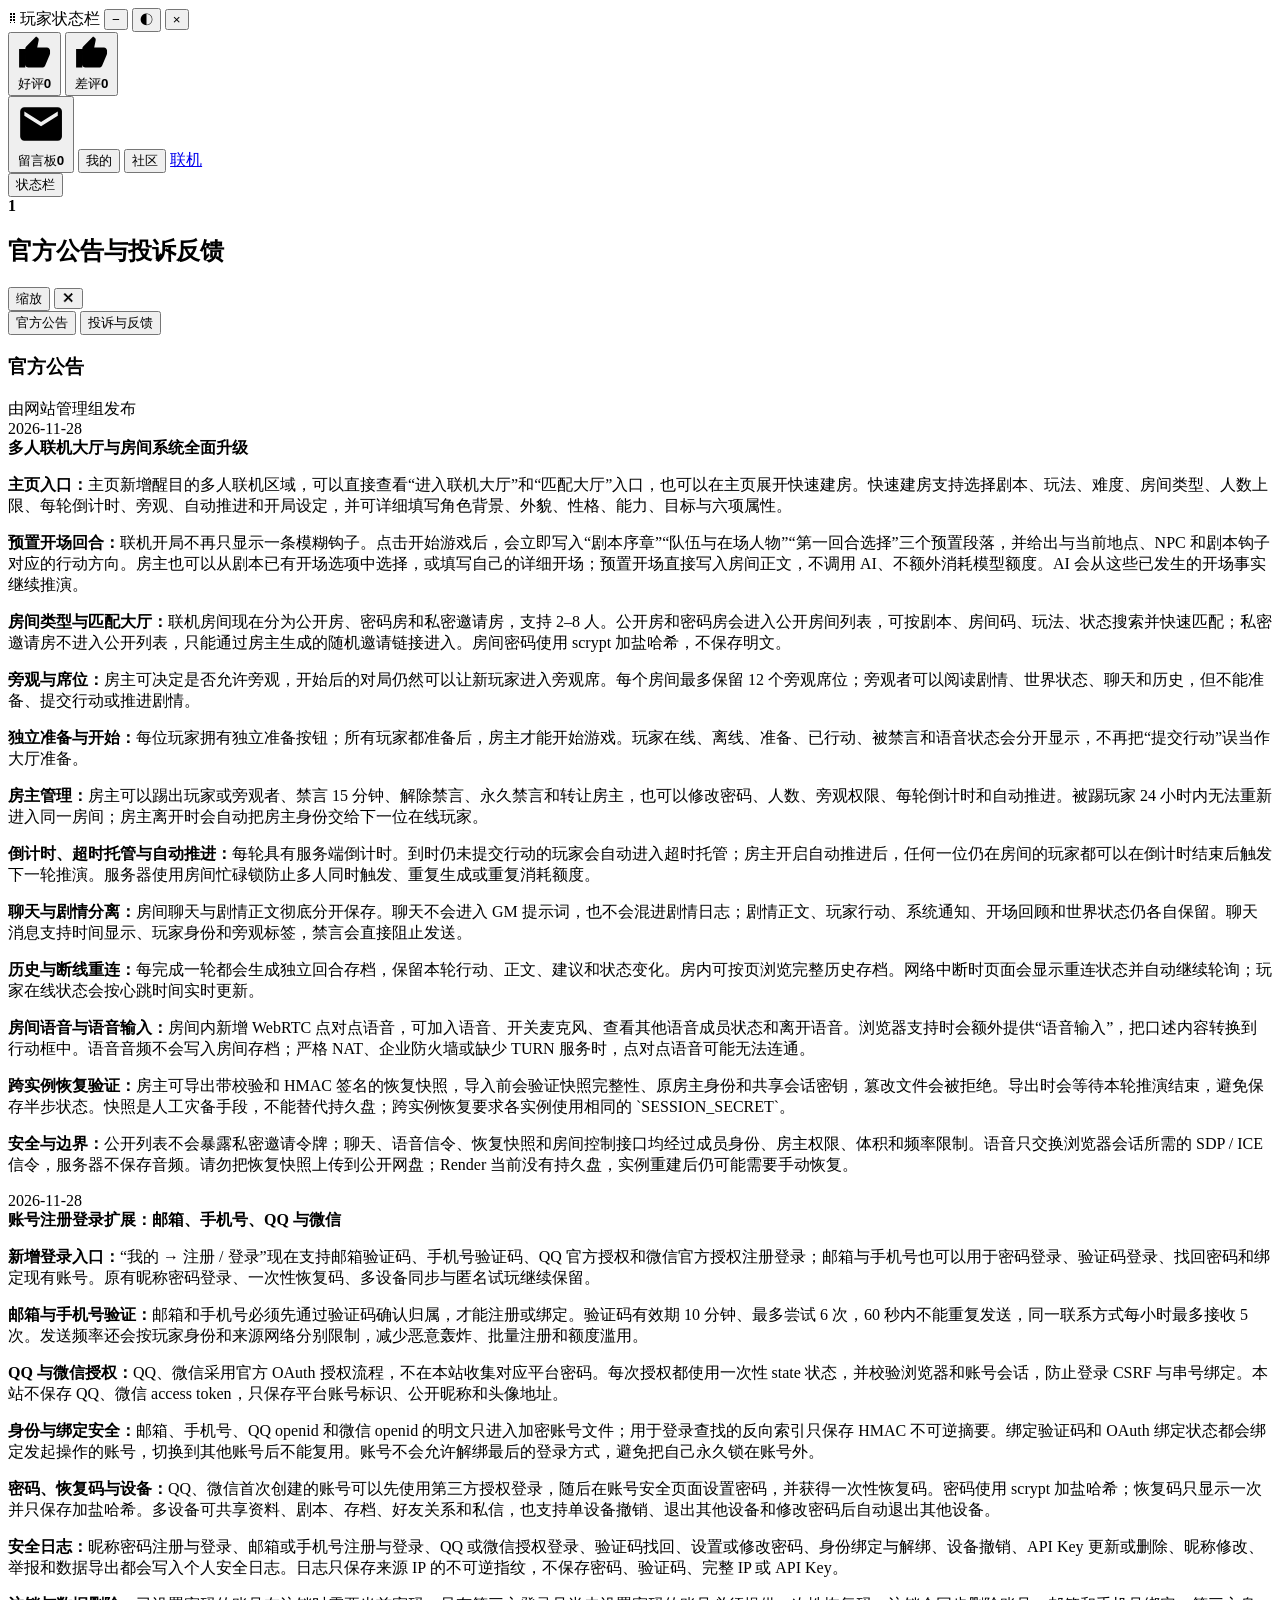
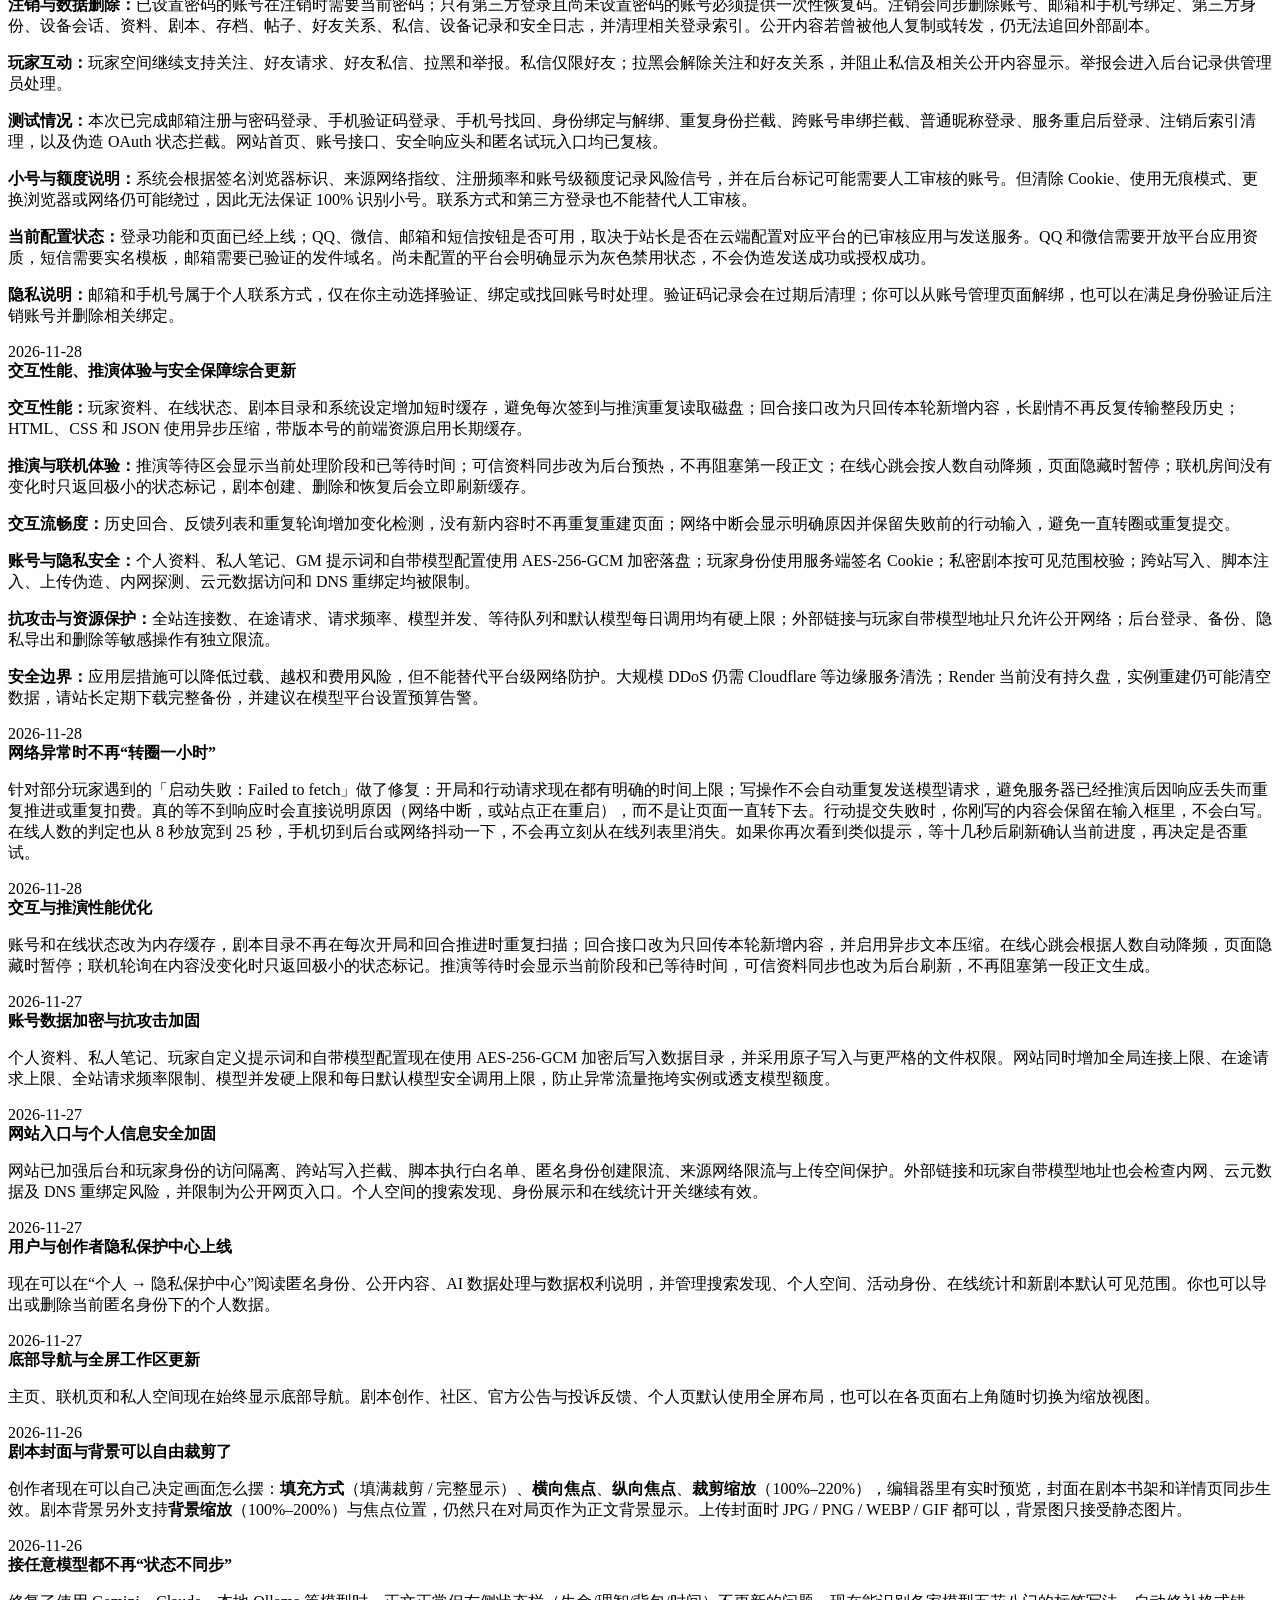
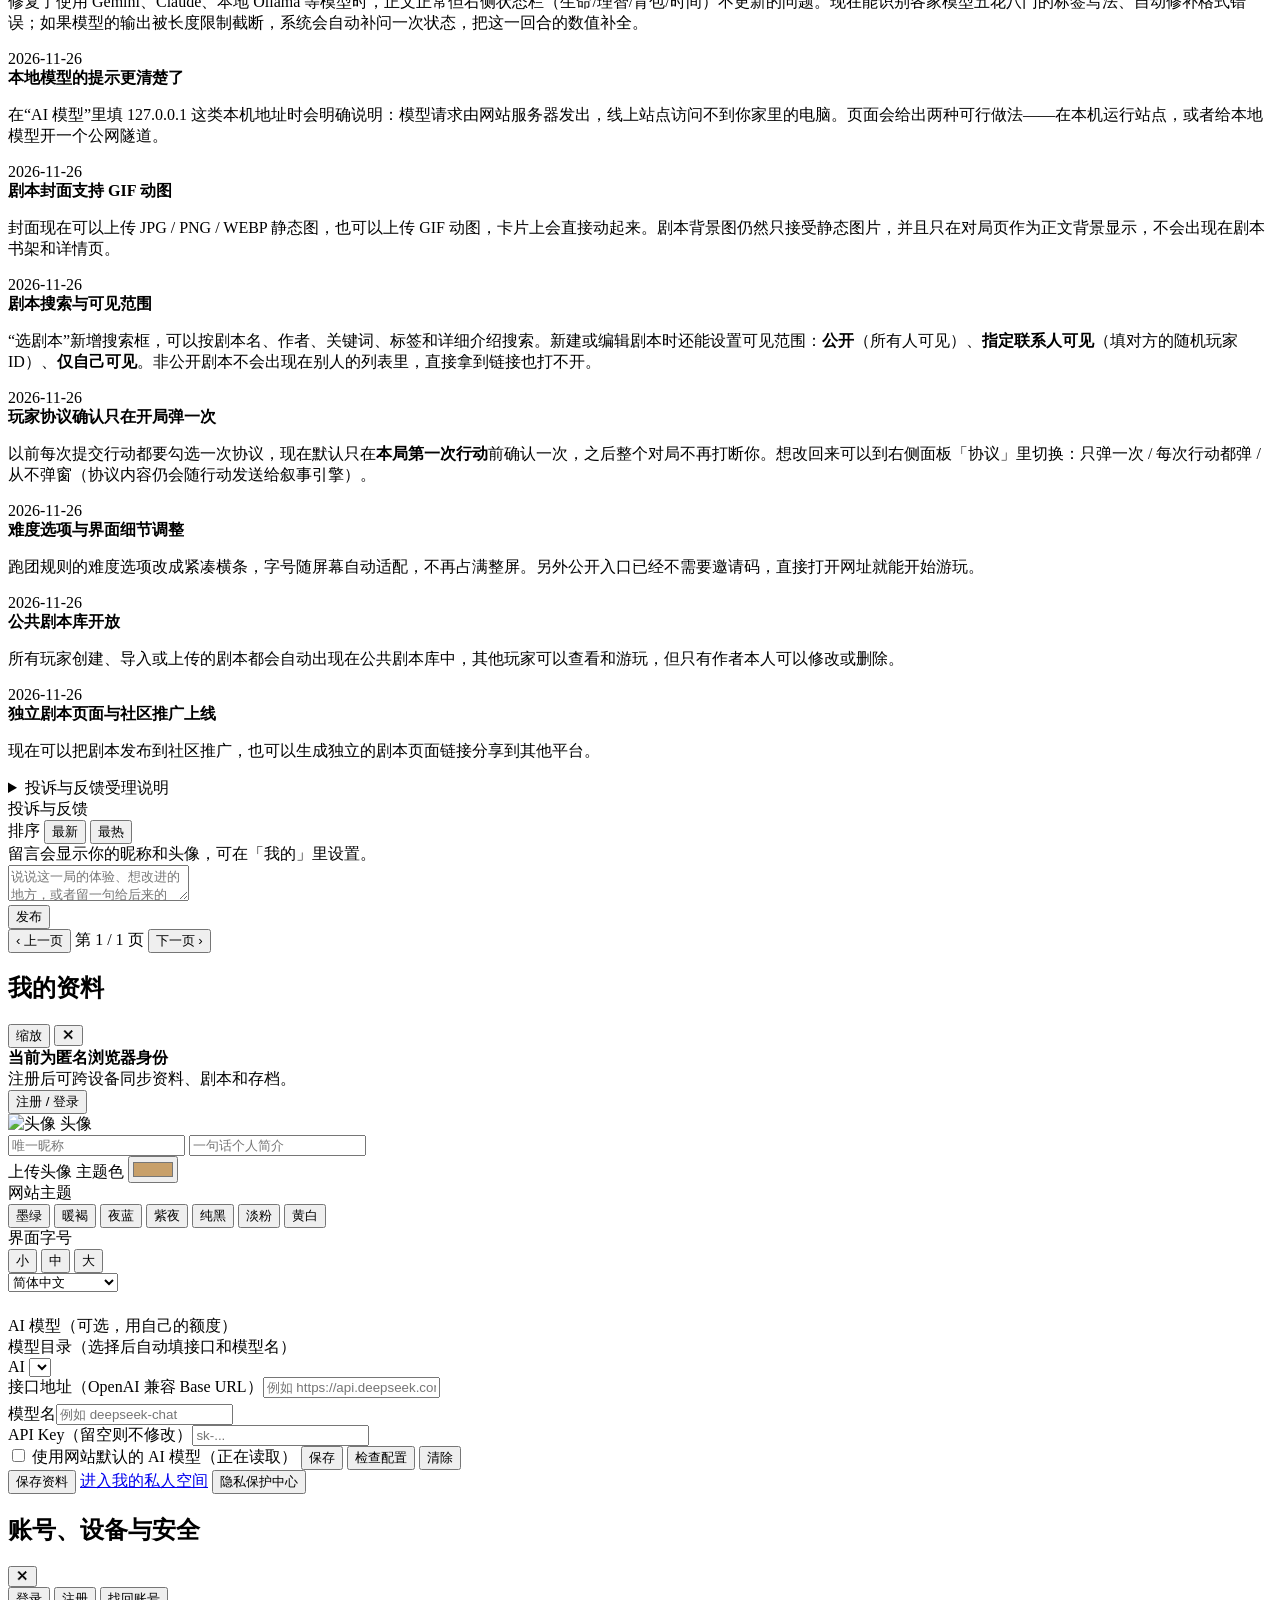
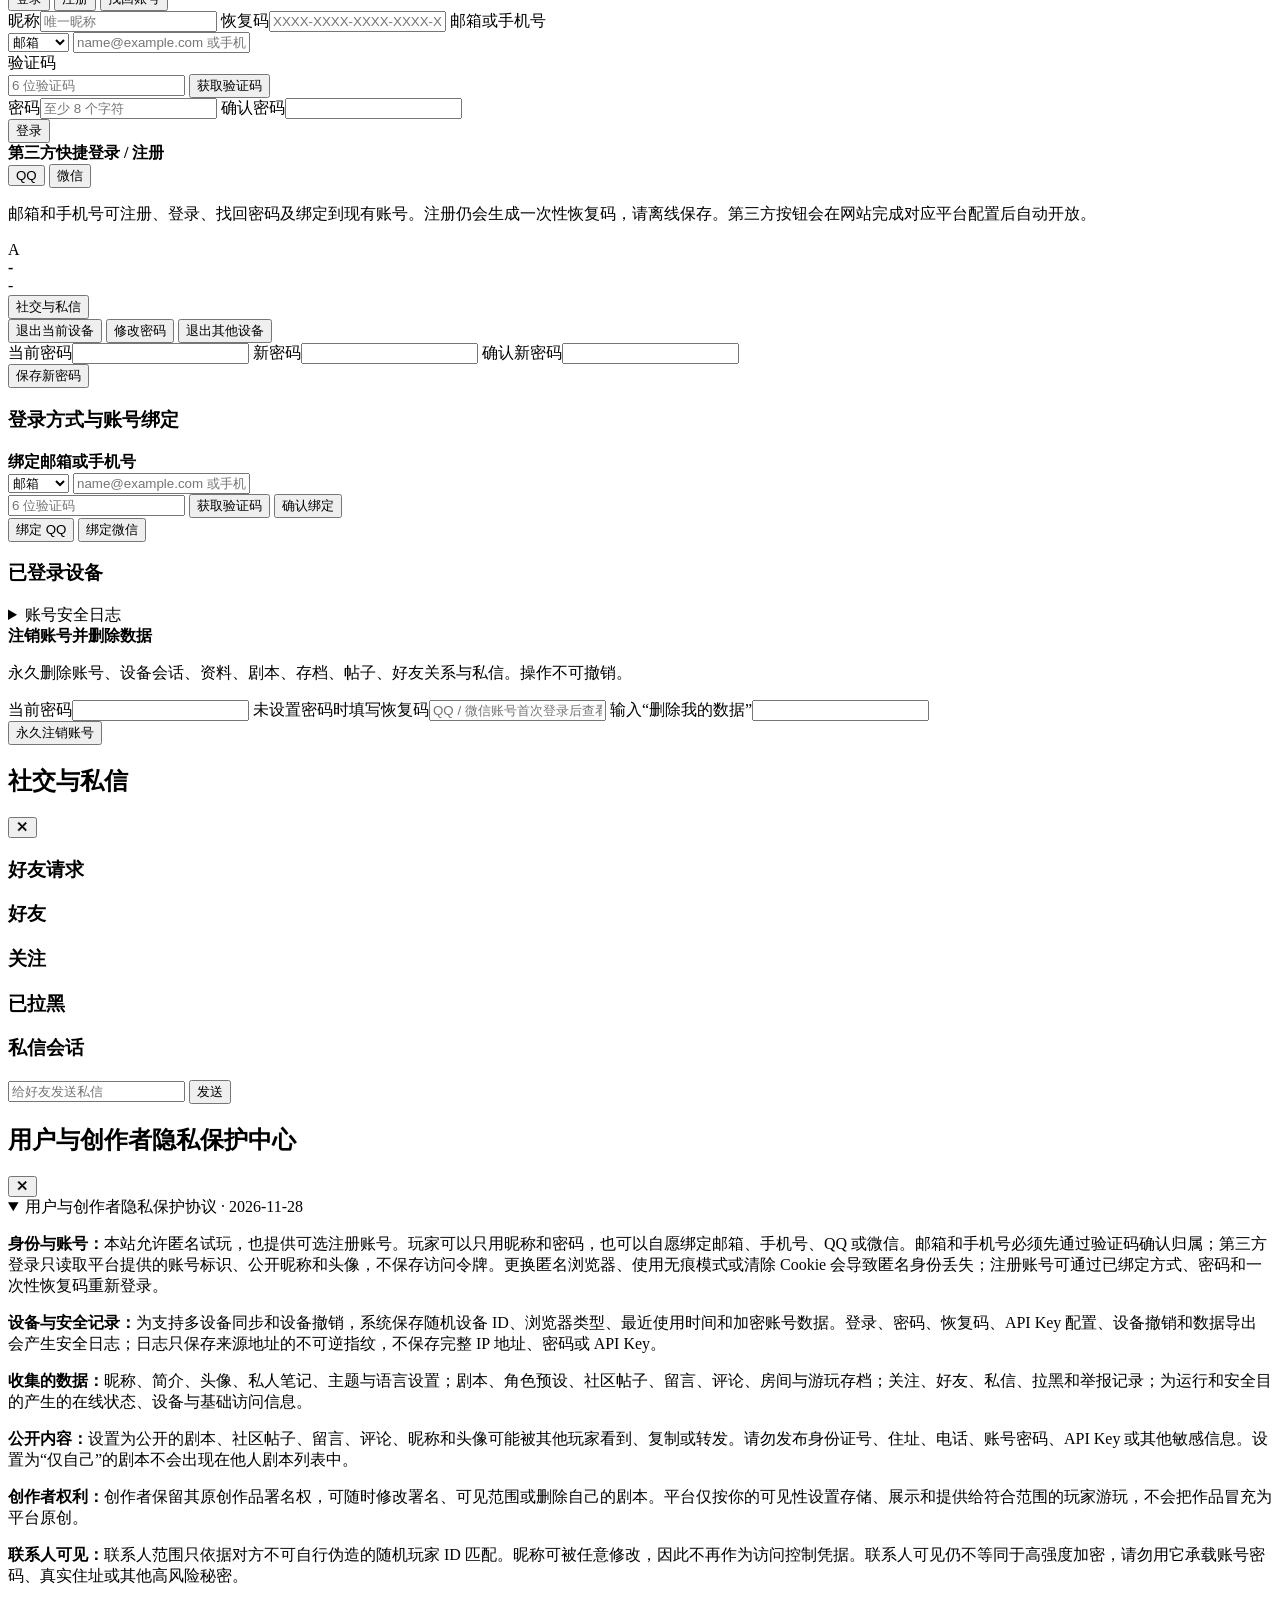
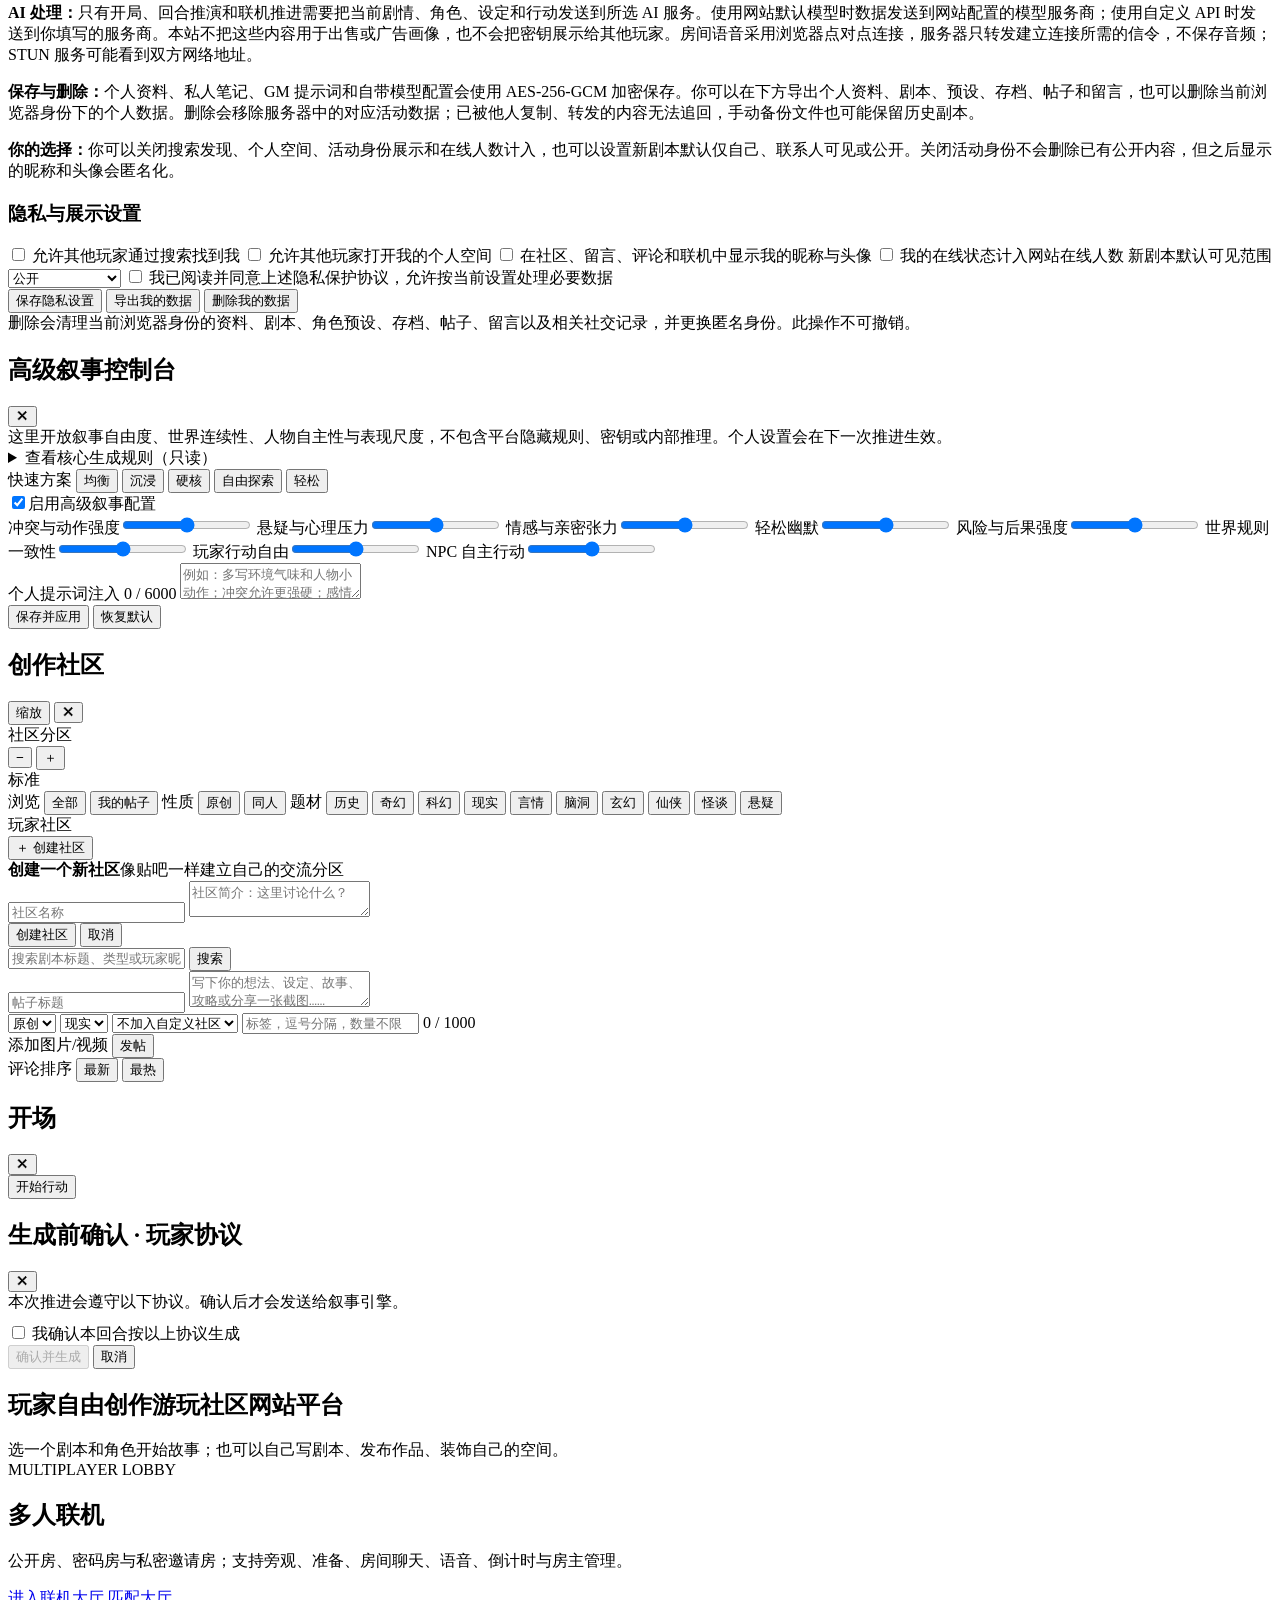
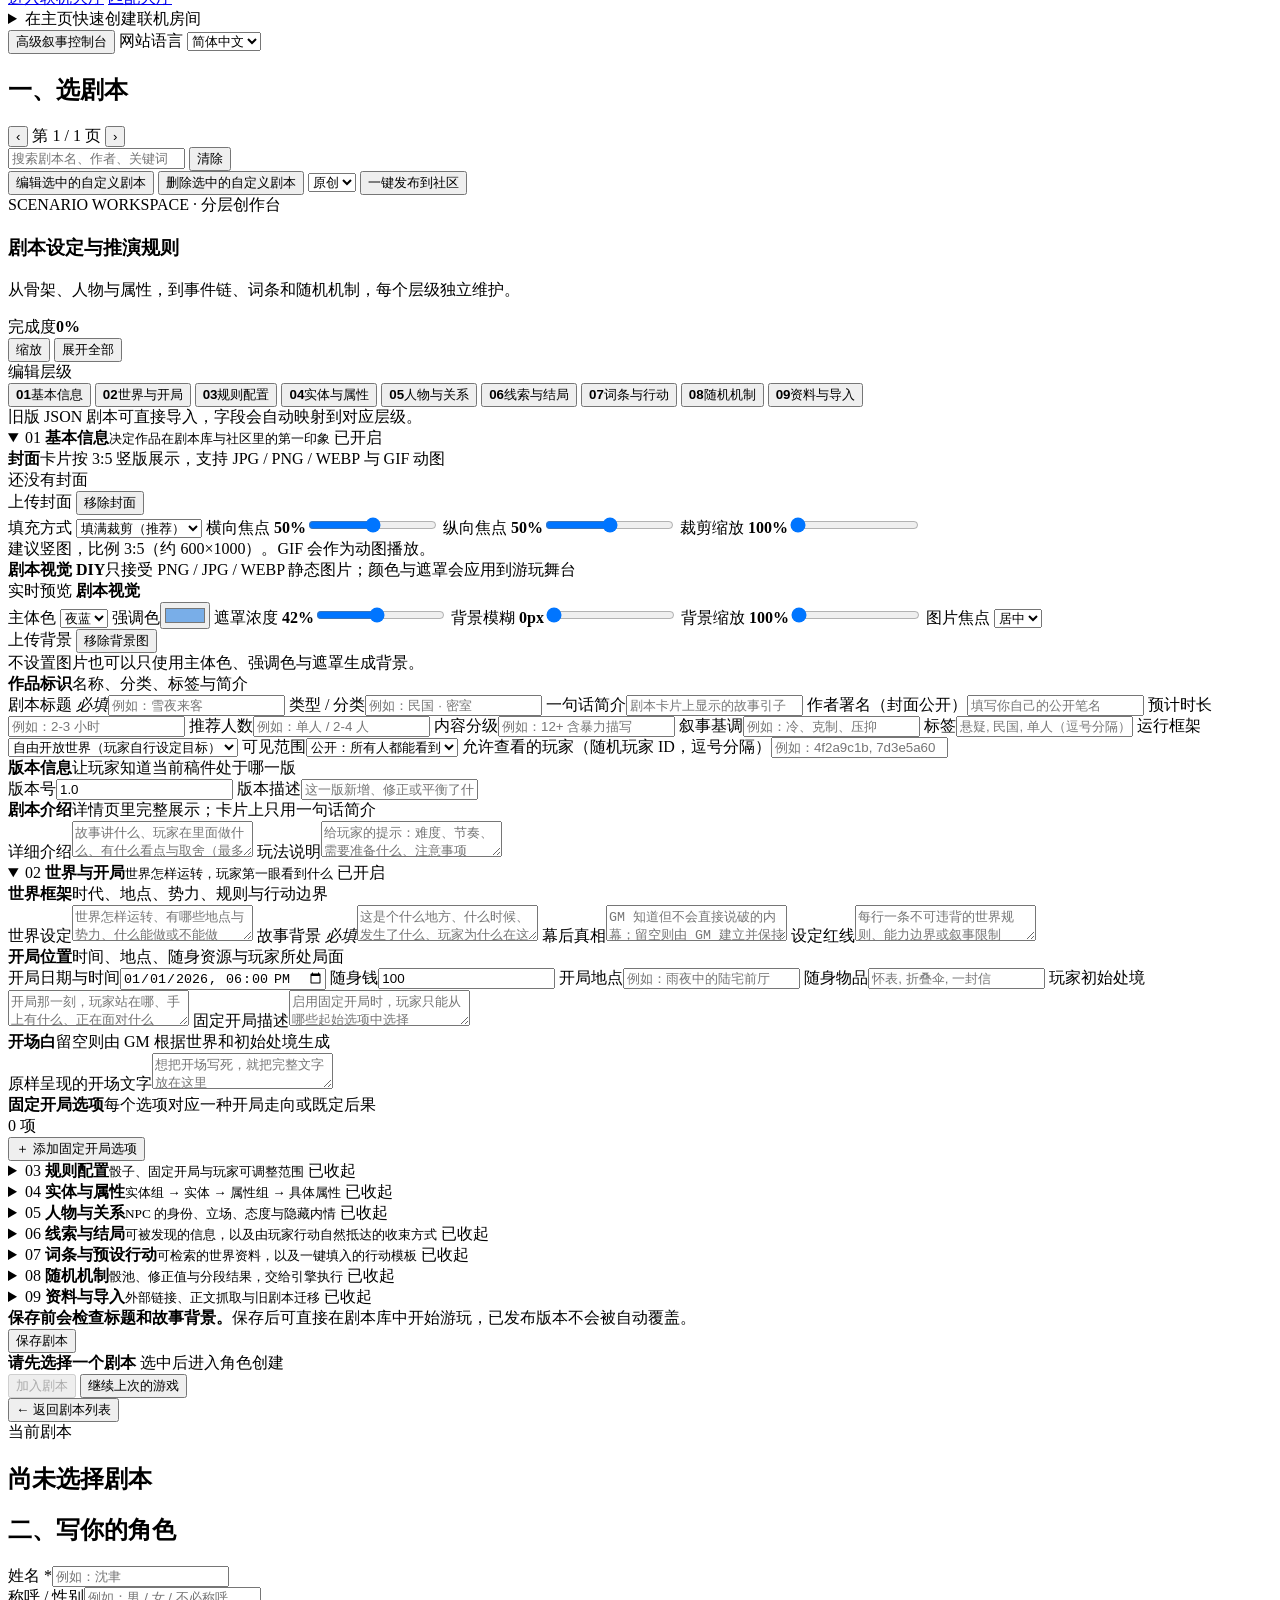
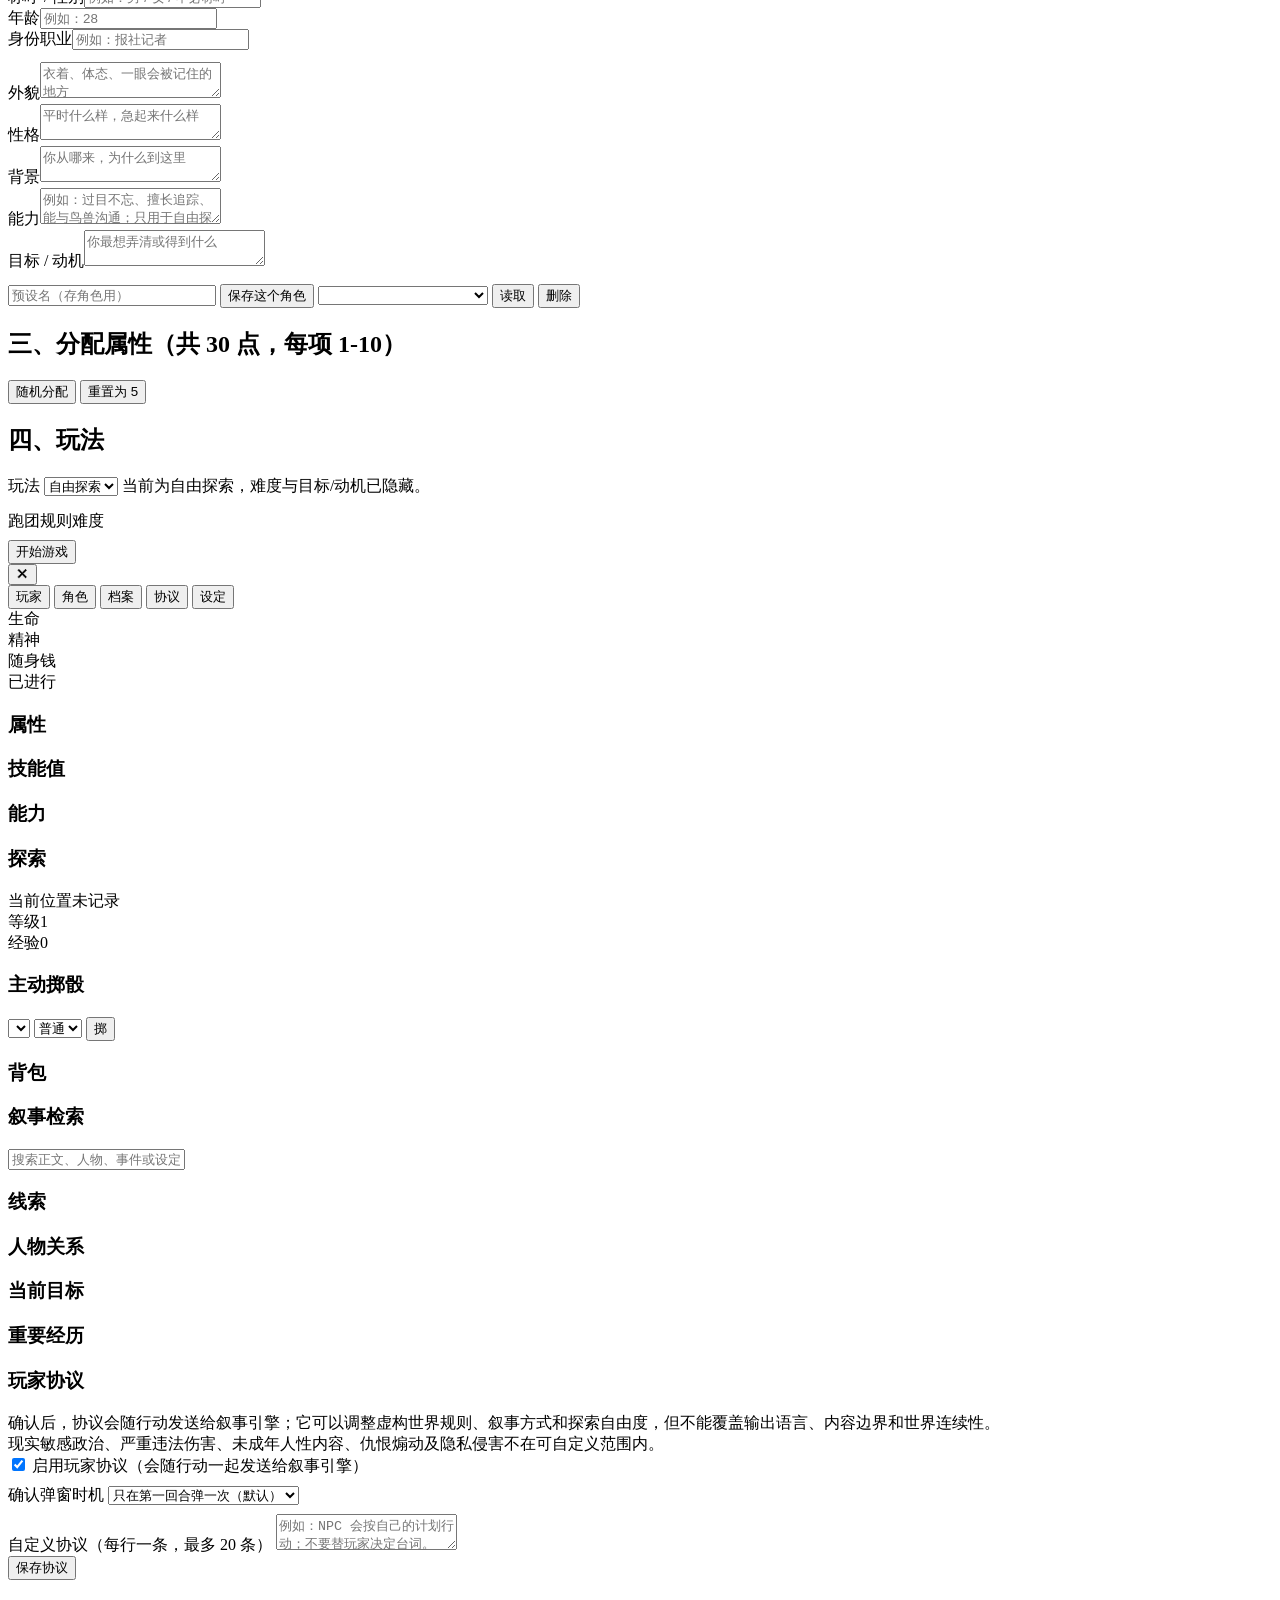
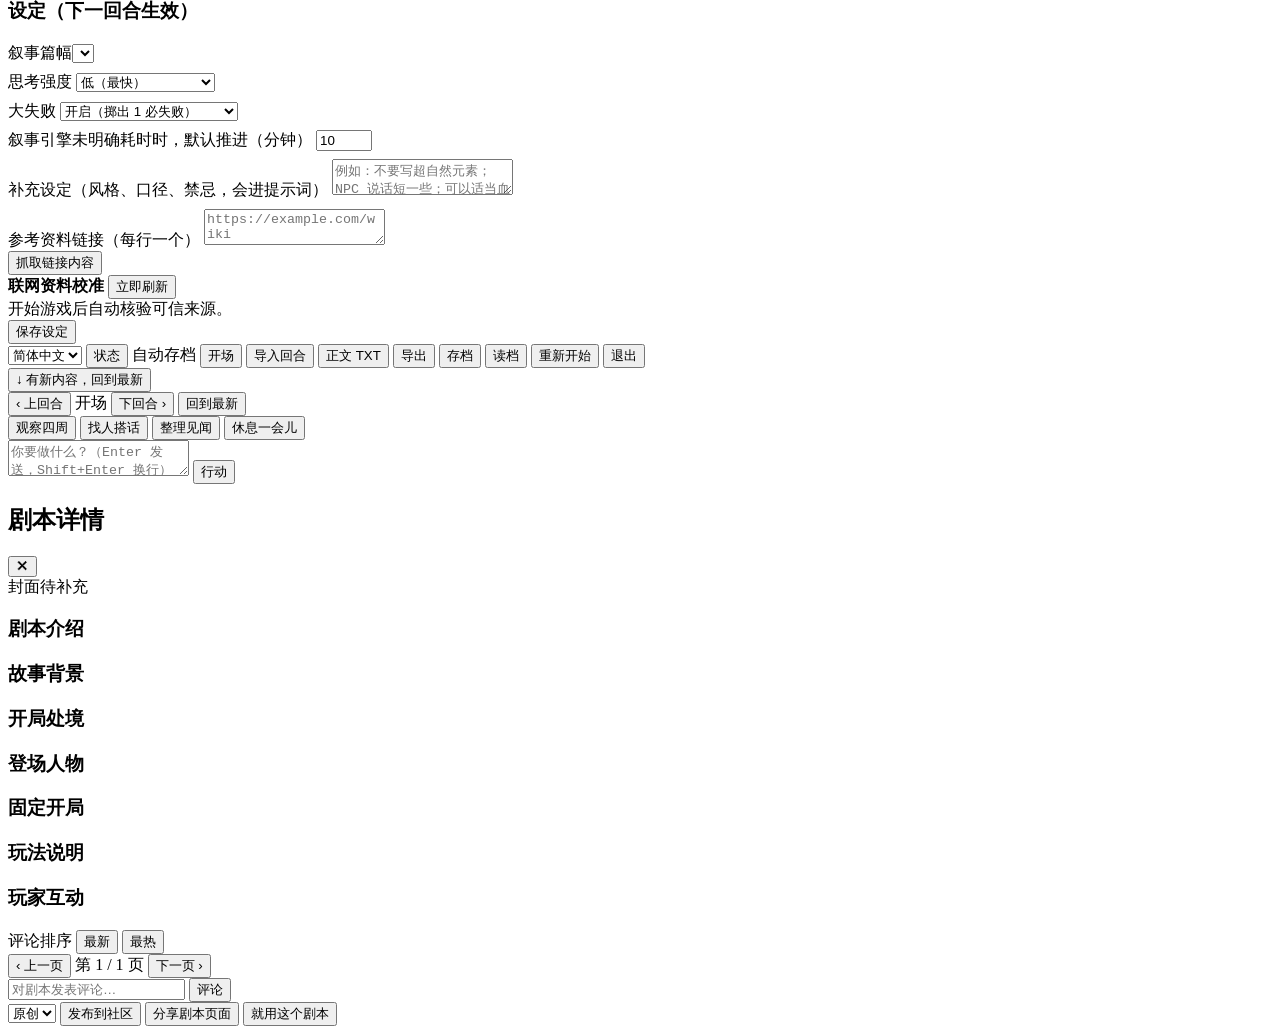
==== commit d0874c49: "新增联机剧本预置开场回合" ====
--- a/public/index.html
+++ b/public/index.html
@@ -68,6 +68,7 @@
         <div>
           <b>多人联机大厅与房间系统全面升级</b>
           <p><b>主页入口：</b>主页新增醒目的多人联机区域，可以直接查看“进入联机大厅”和“匹配大厅”入口，也可以在主页展开快速建房。快速建房支持选择剧本、玩法、难度、房间类型、人数上限、每轮倒计时、旁观、自动推进和开局设定，并可详细填写角色背景、外貌、性格、能力、目标与六项属性。</p>
+          <p><b>预置开场回合：</b>联机开局不再只显示一条模糊钩子。点击开始游戏后，会立即写入“剧本序章”“队伍与在场人物”“第一回合选择”三个预置段落，并给出与当前地点、NPC 和剧本钩子对应的行动方向。房主也可以从剧本已有开场选项中选择，或填写自己的详细开场；预置开场直接写入房间正文，不调用 AI、不额外消耗模型额度。AI 会从这些已发生的开场事实继续推演。</p>
           <p><b>房间类型与匹配大厅：</b>联机房间现在分为公开房、密码房和私密邀请房，支持 2–8 人。公开房和密码房会进入公开房间列表，可按剧本、房间码、玩法、状态搜索并快速匹配；私密邀请房不进入公开列表，只能通过房主生成的随机邀请链接进入。房间密码使用 scrypt 加盐哈希，不保存明文。</p>
           <p><b>旁观与席位：</b>房主可决定是否允许旁观，开始后的对局仍然可以让新玩家进入旁观席。每个房间最多保留 12 个旁观席位；旁观者可以阅读剧情、世界状态、聊天和历史，但不能准备、提交行动或推进剧情。</p>
           <p><b>独立准备与开始：</b>每位玩家拥有独立准备按钮；所有玩家都准备后，房主才能开始游戏。玩家在线、离线、准备、已行动、被禁言和语音状态会分开显示，不再把“提交行动”误当作大厅准备。</p>
@@ -674,7 +675,8 @@
               <label class="home-mp-check"><input id="home-mp-spectators" type="checkbox" checked> 允许旁观</label>
               <label class="home-mp-check"><input id="home-mp-auto" type="checkbox"> 倒计时结束后自动推进</label>
             </div>
-            <label>开局设定<textarea id="home-mp-opening" rows="2" placeholder="所有角色如何聚到一起，开场从哪一刻开始"></textarea></label>
+            <label>剧本预置开场<select id="home-mp-opening-preset"><option value="0">自动使用剧本默认开场</option></select></label>
+            <label>开局设定<textarea id="home-mp-opening" rows="2" maxlength="2000" placeholder="所有角色如何聚到一起，开场从哪一刻开始；留空则使用剧本预置开场"></textarea></label>
             <div class="home-mp-summary" id="home-mp-summary">选择剧本后会显示类型、简介和推荐人数。</div>
           </div>
           <div class="home-mp-col">
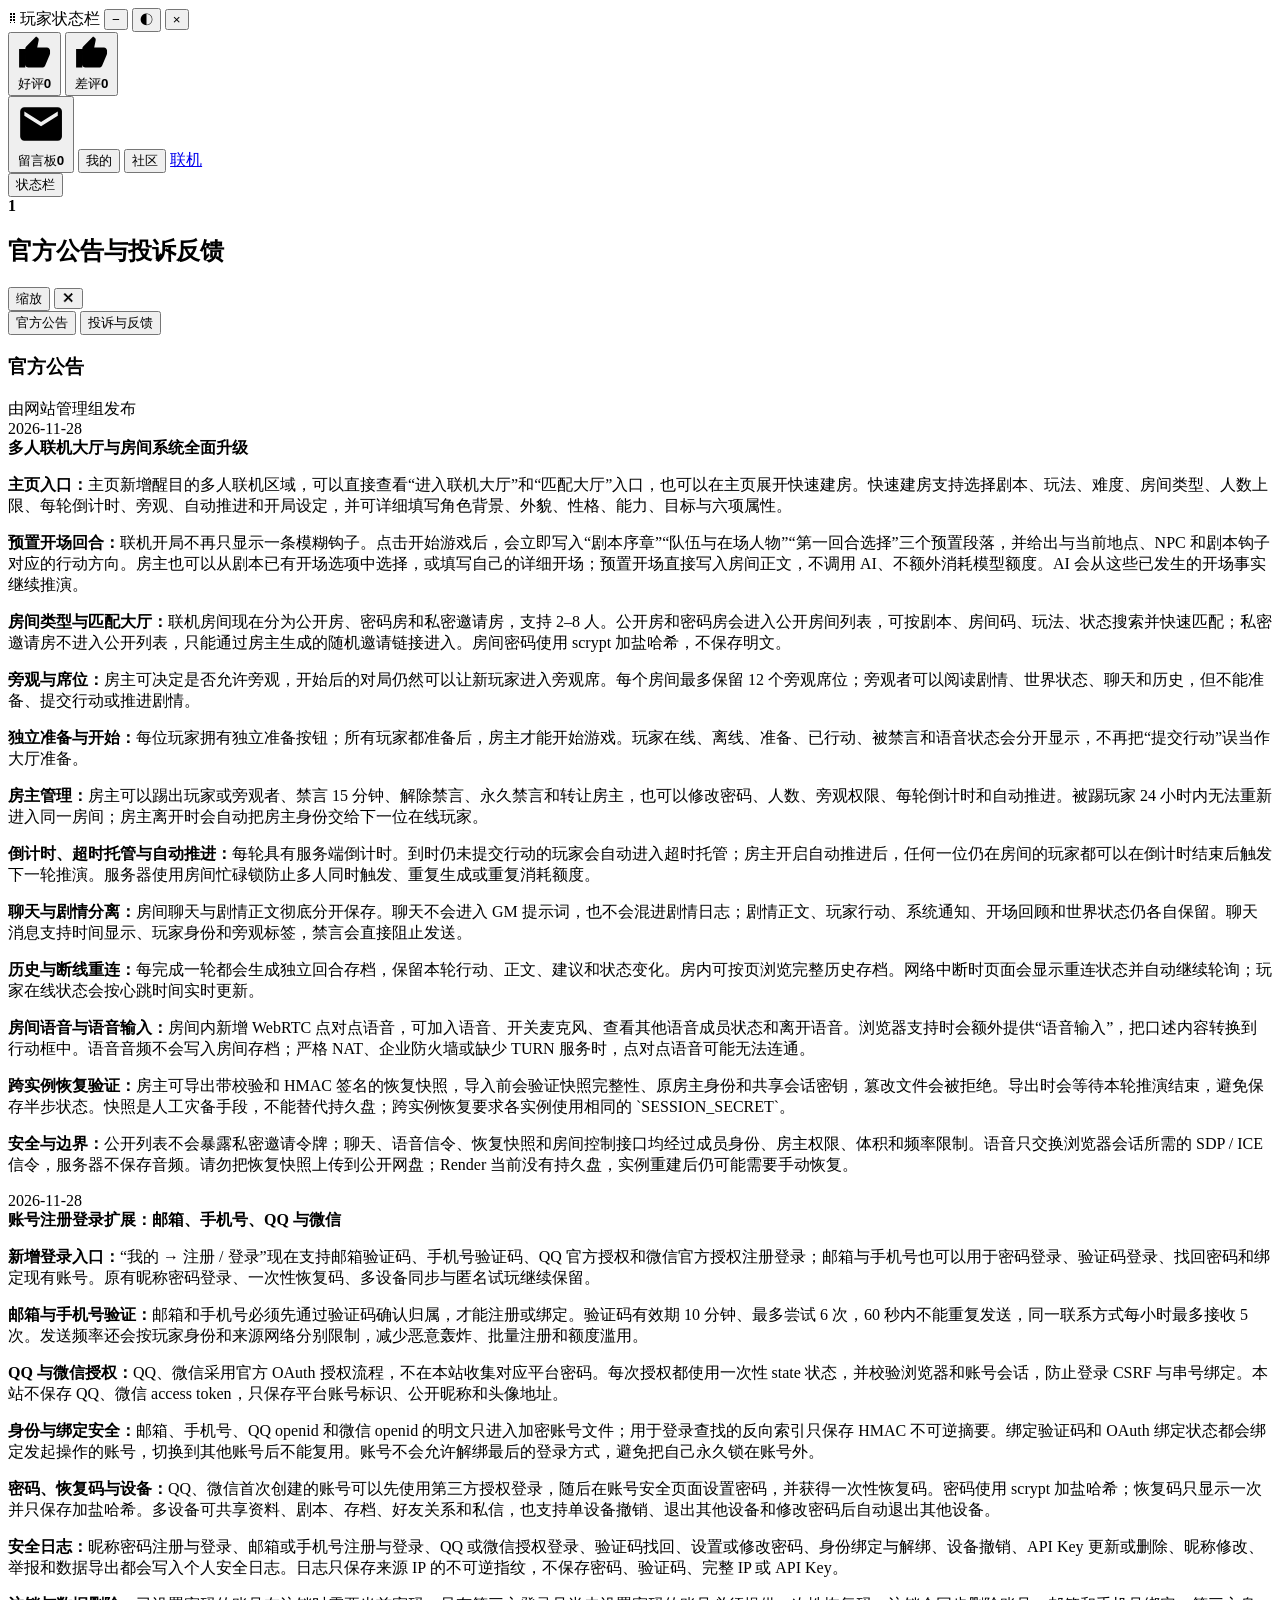
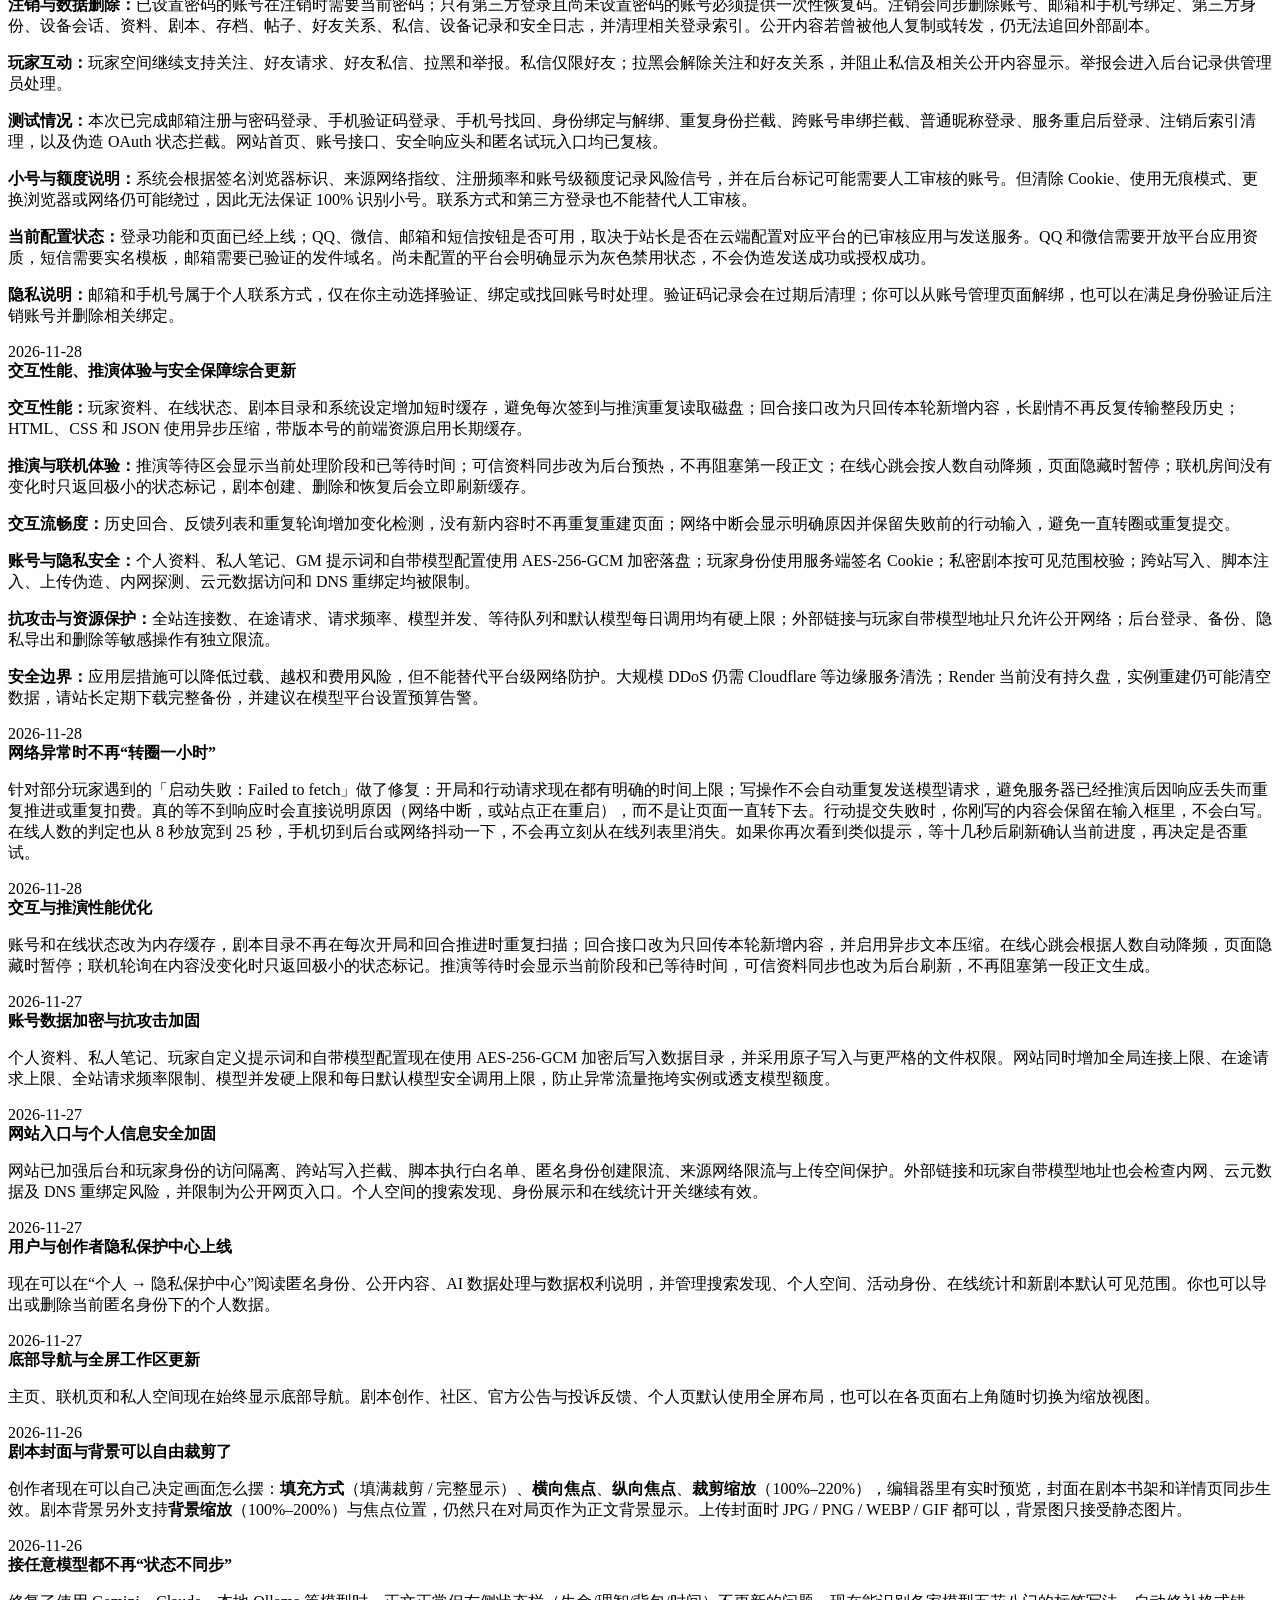
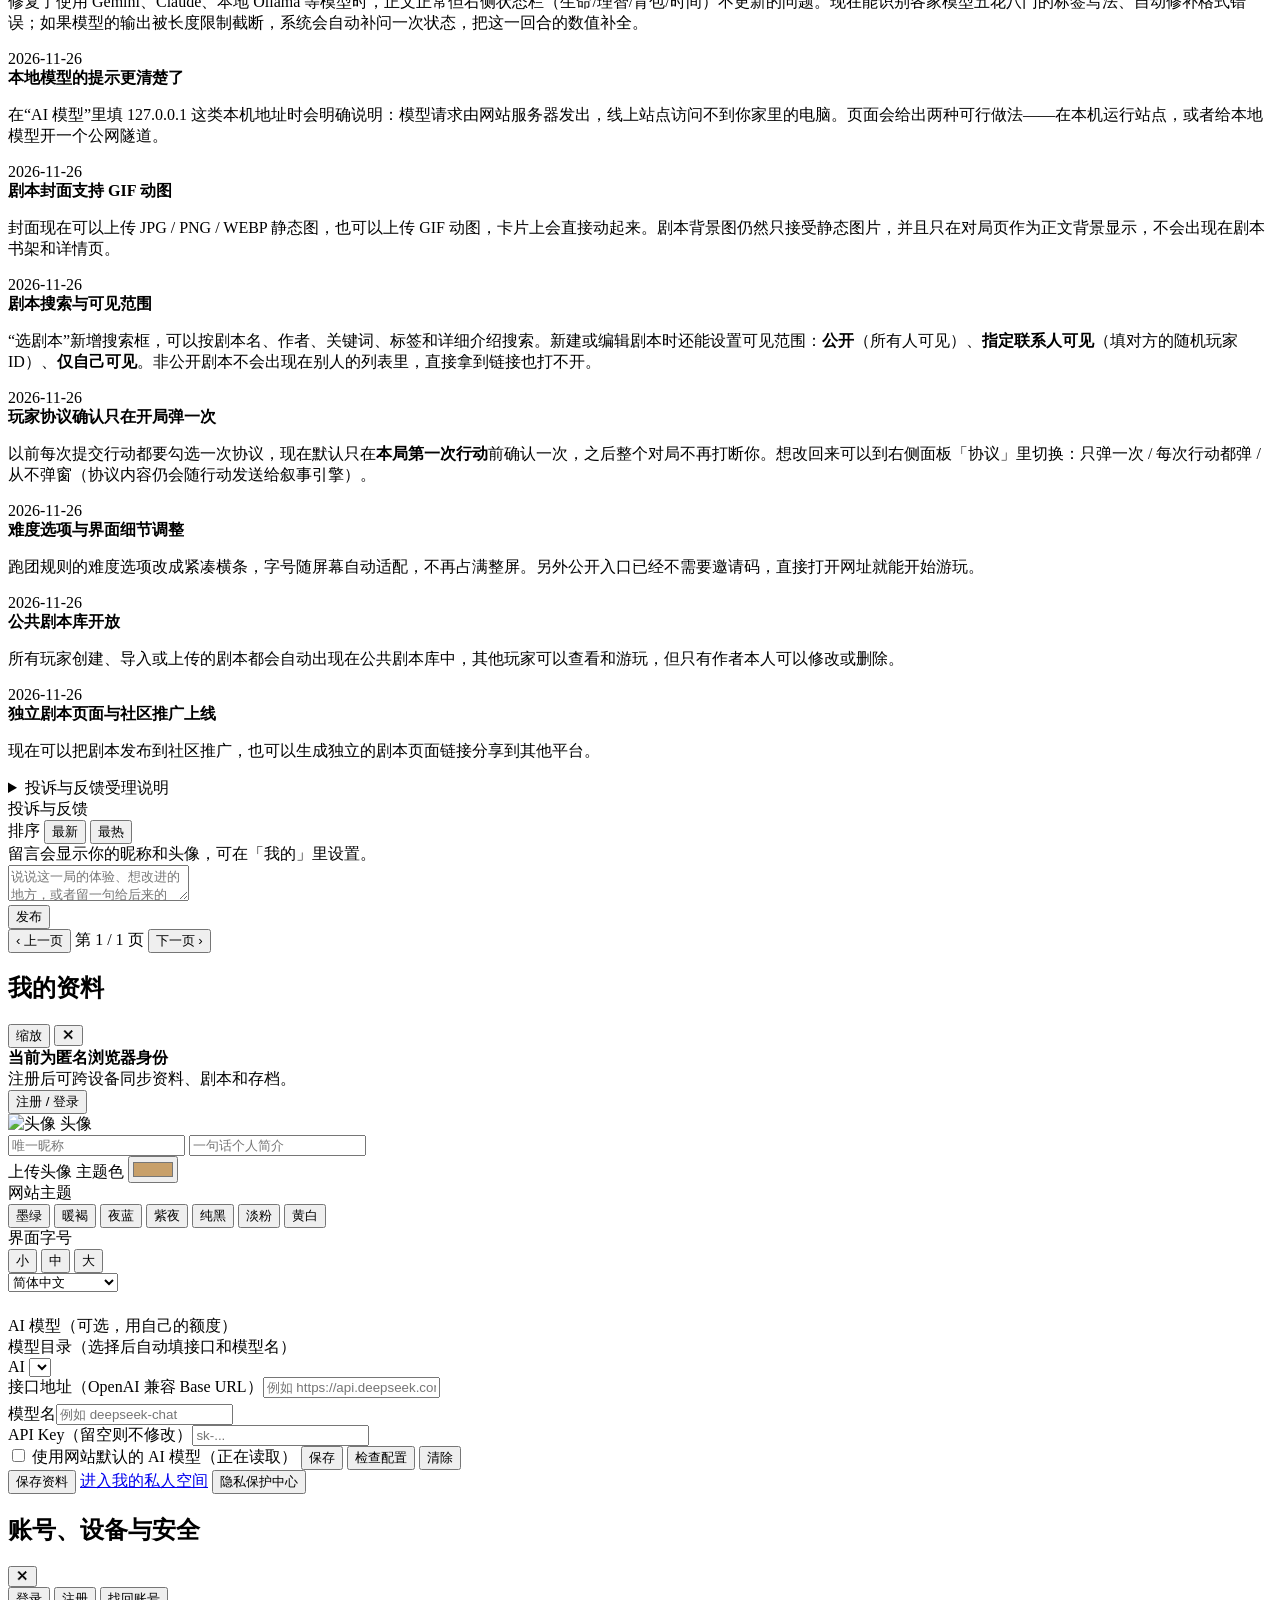
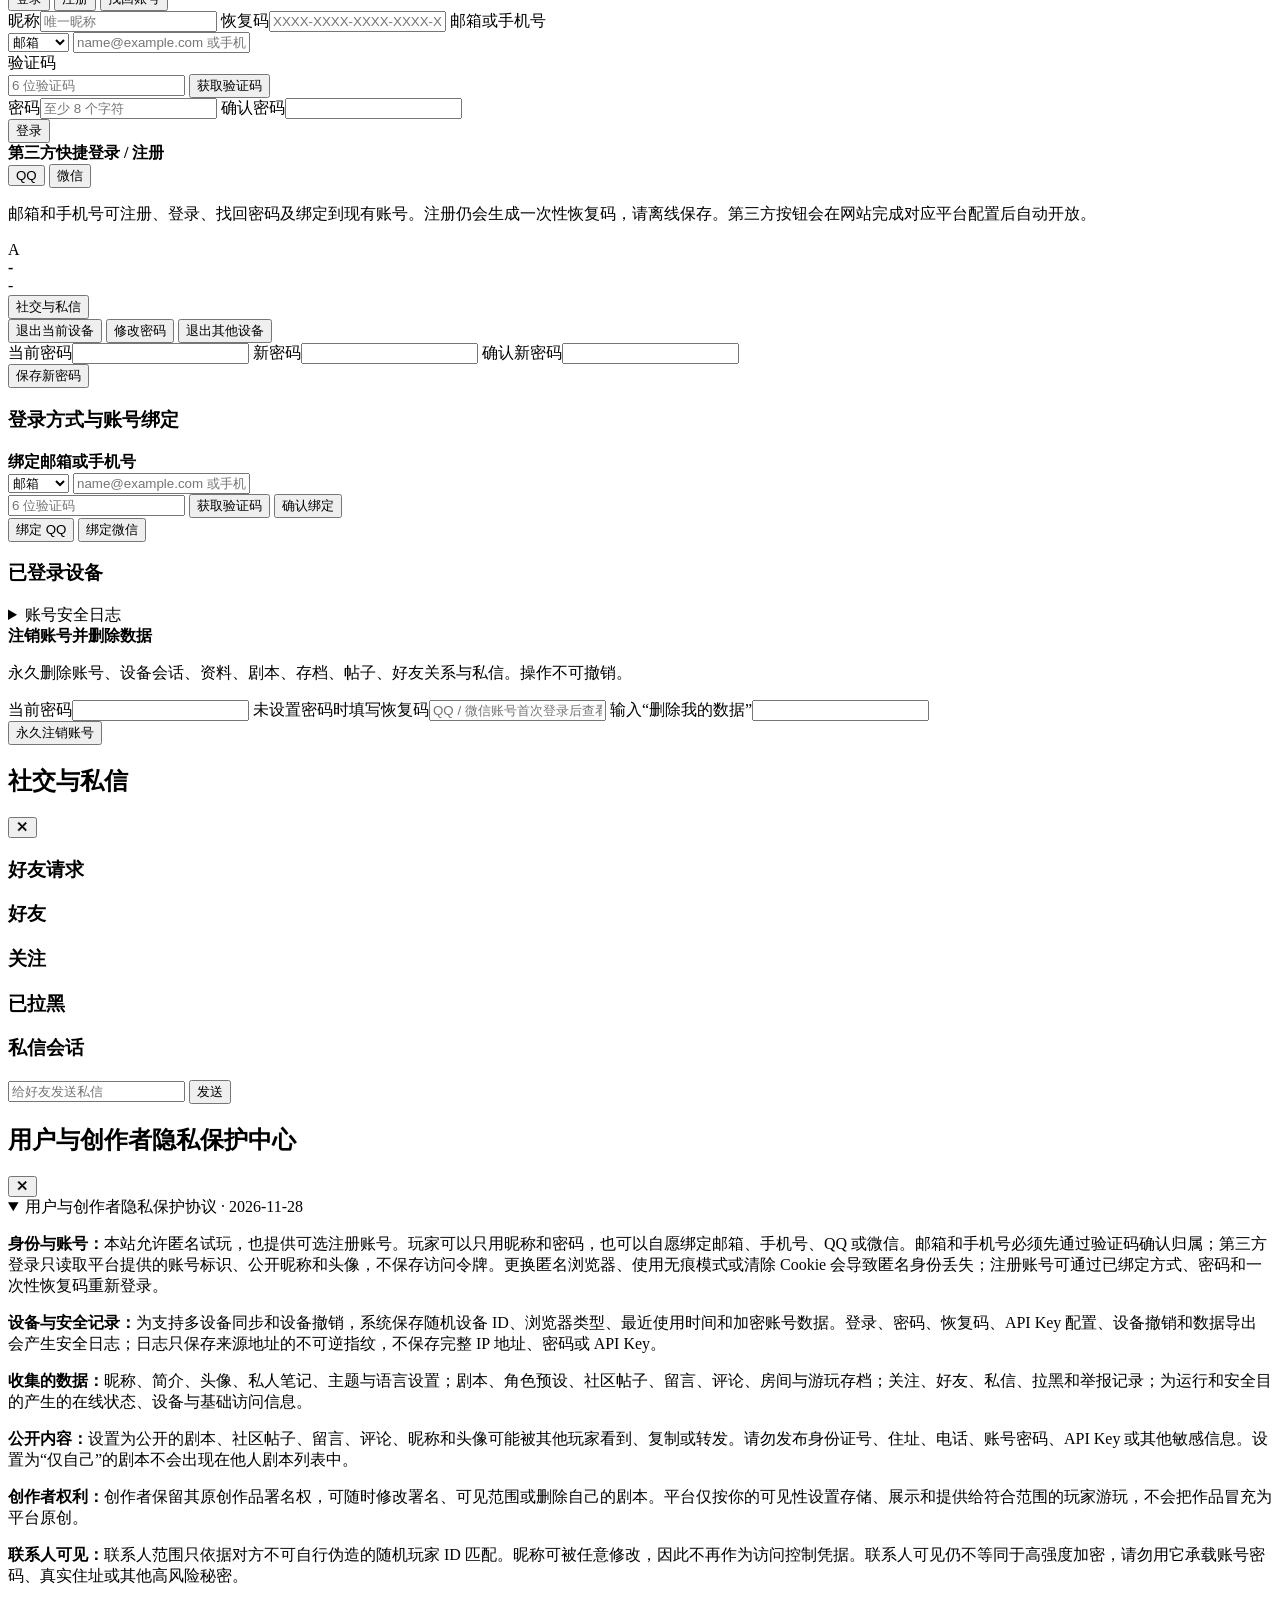
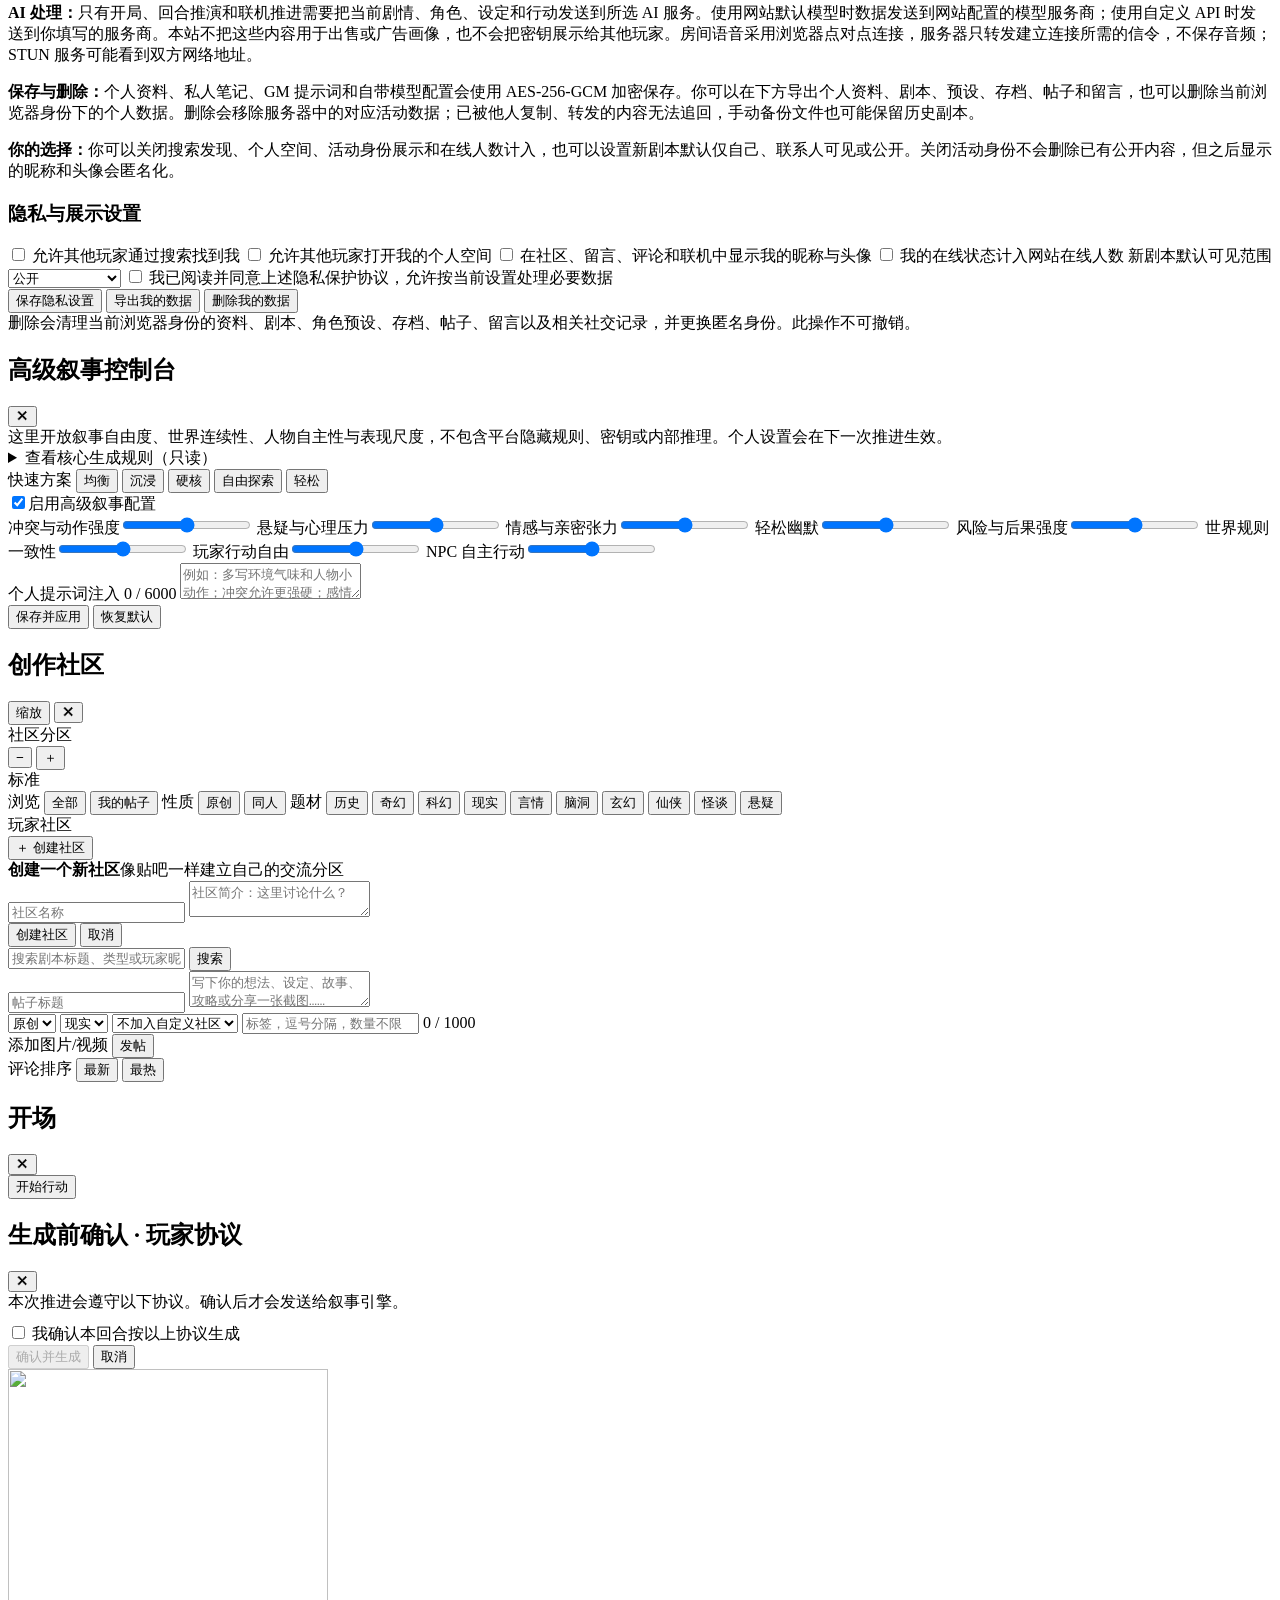
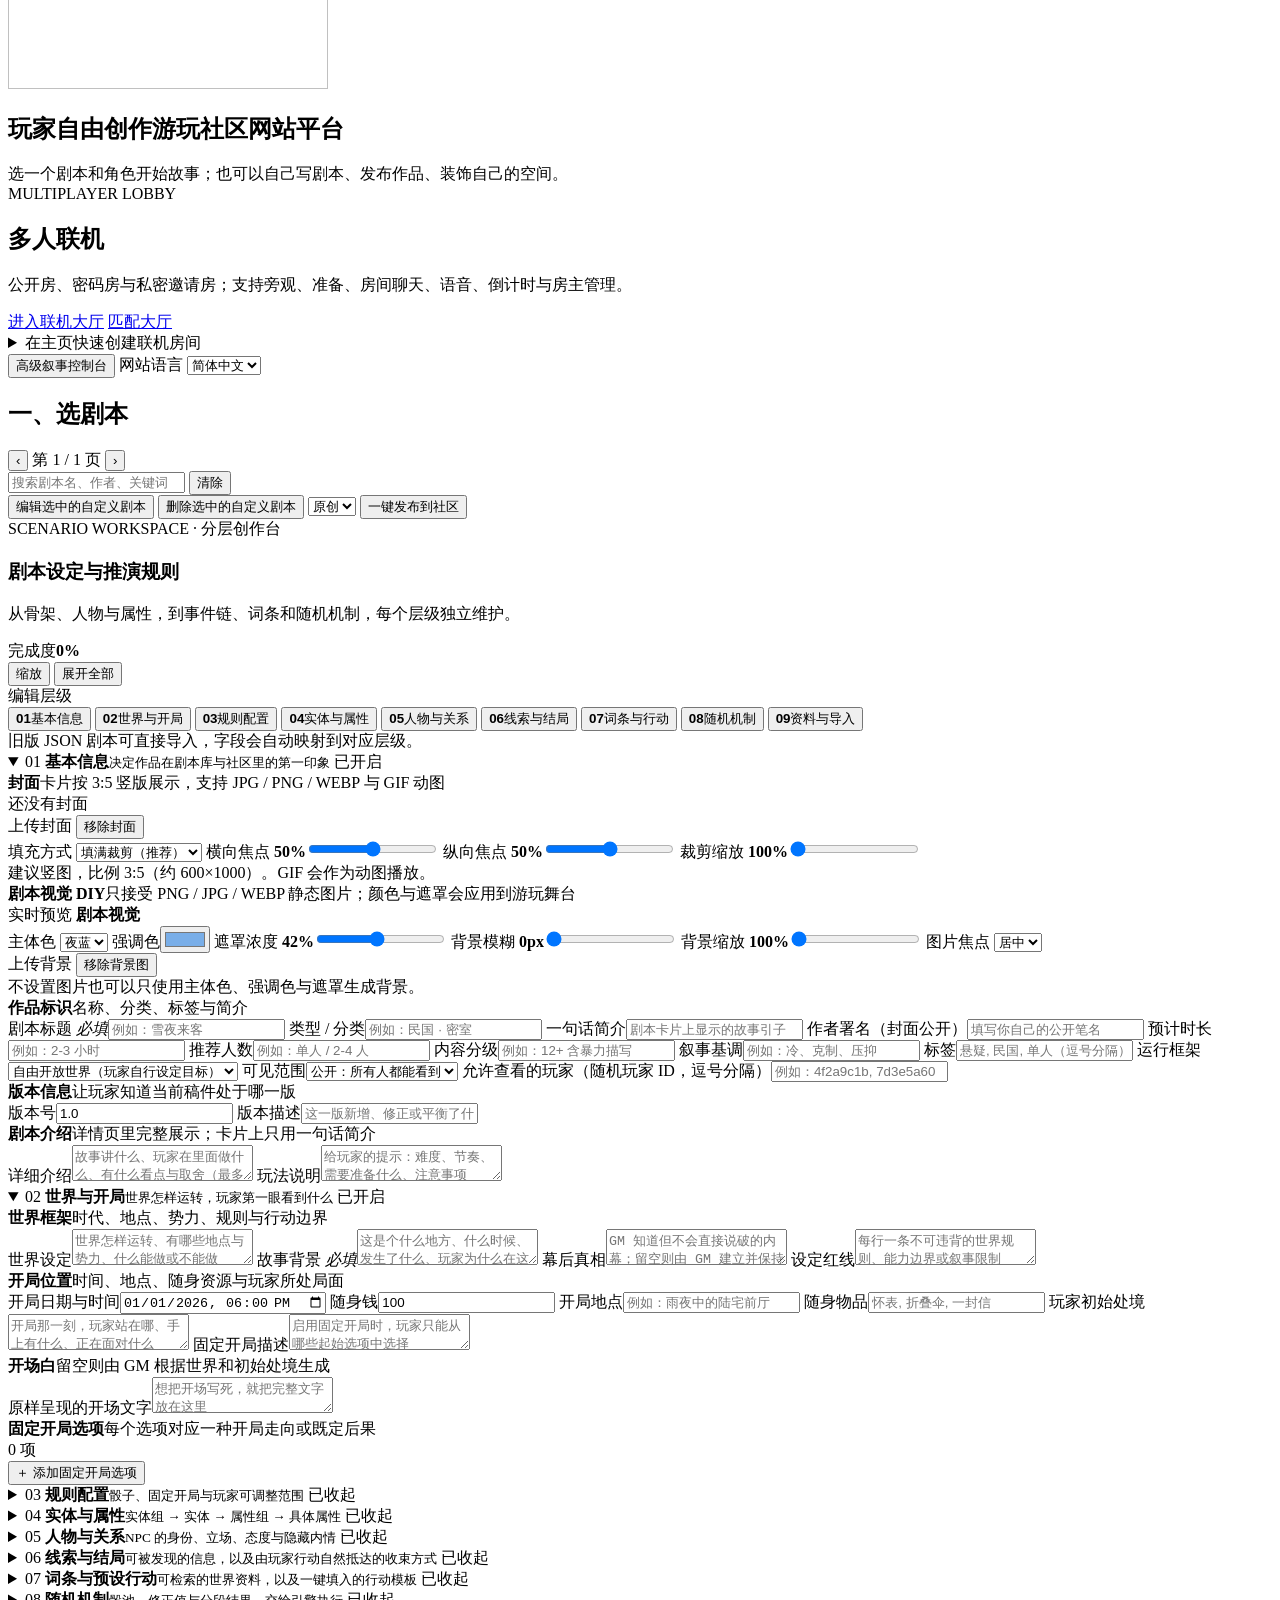
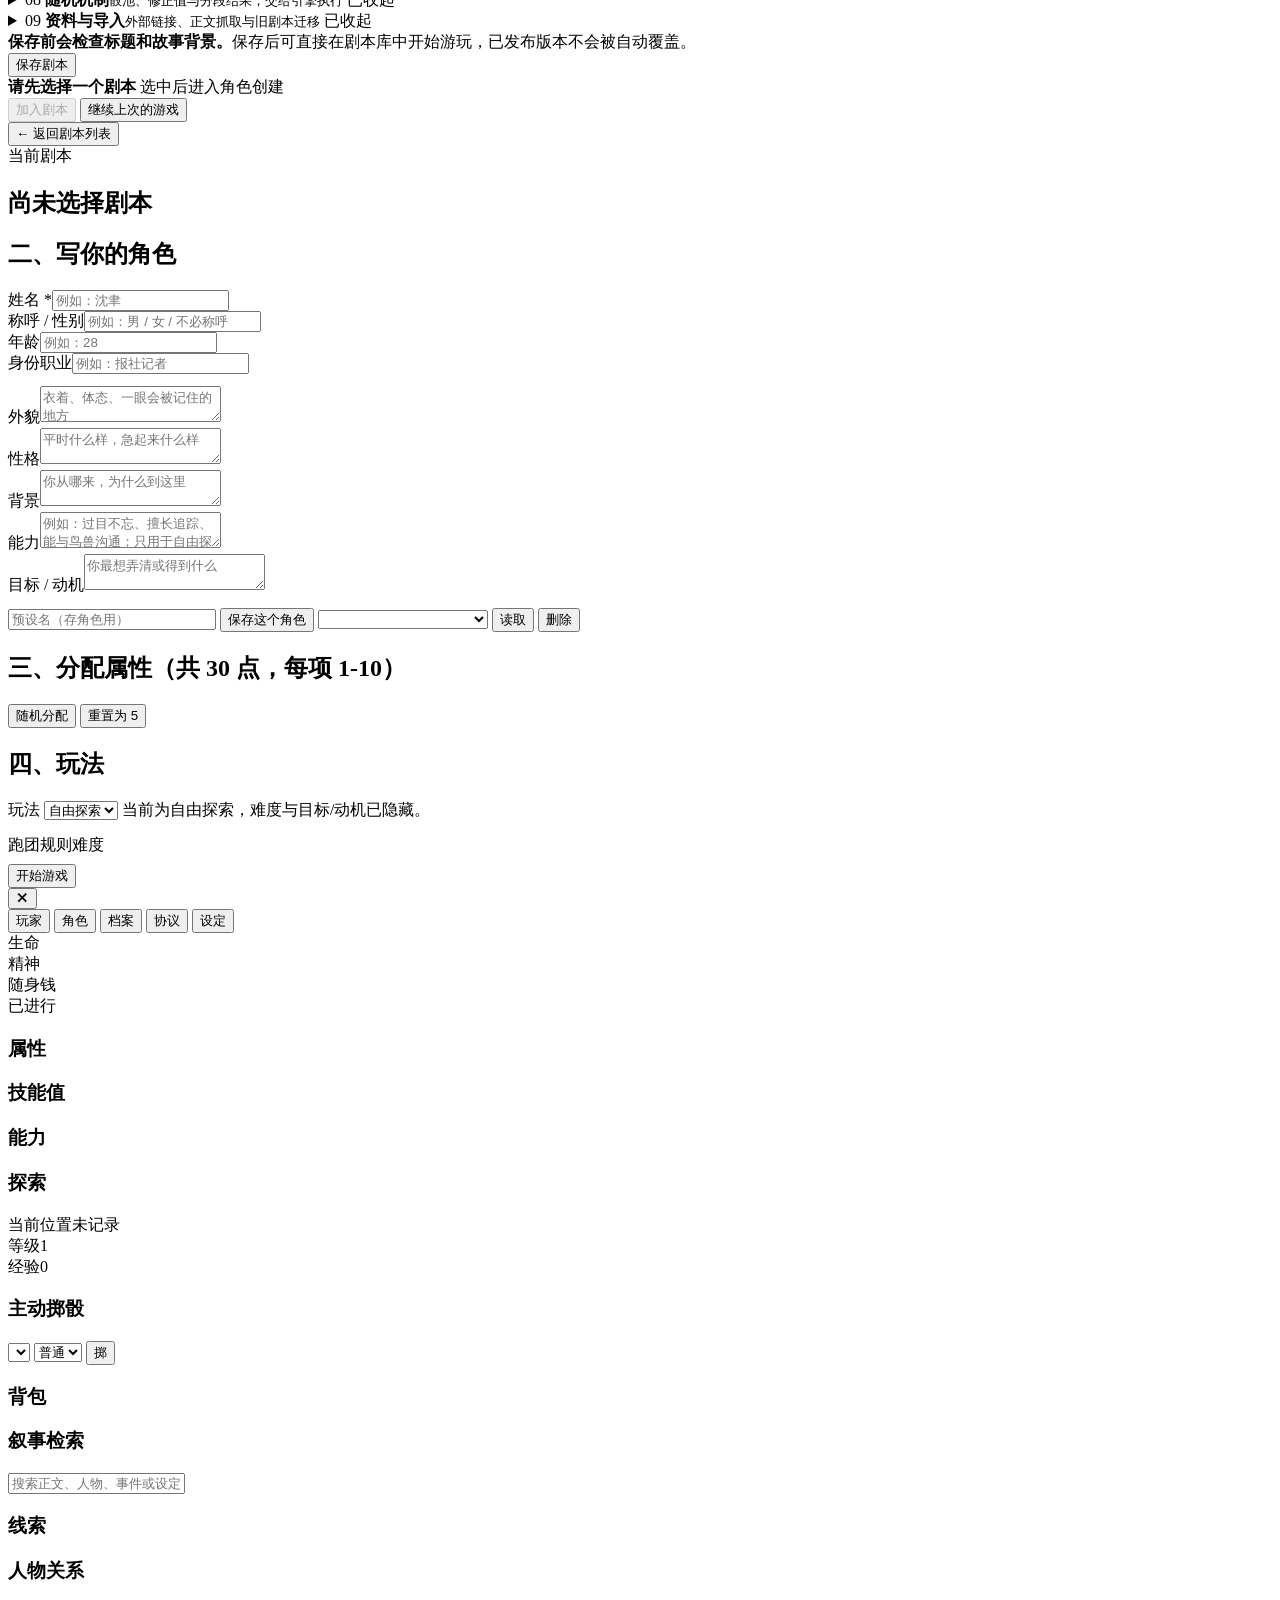
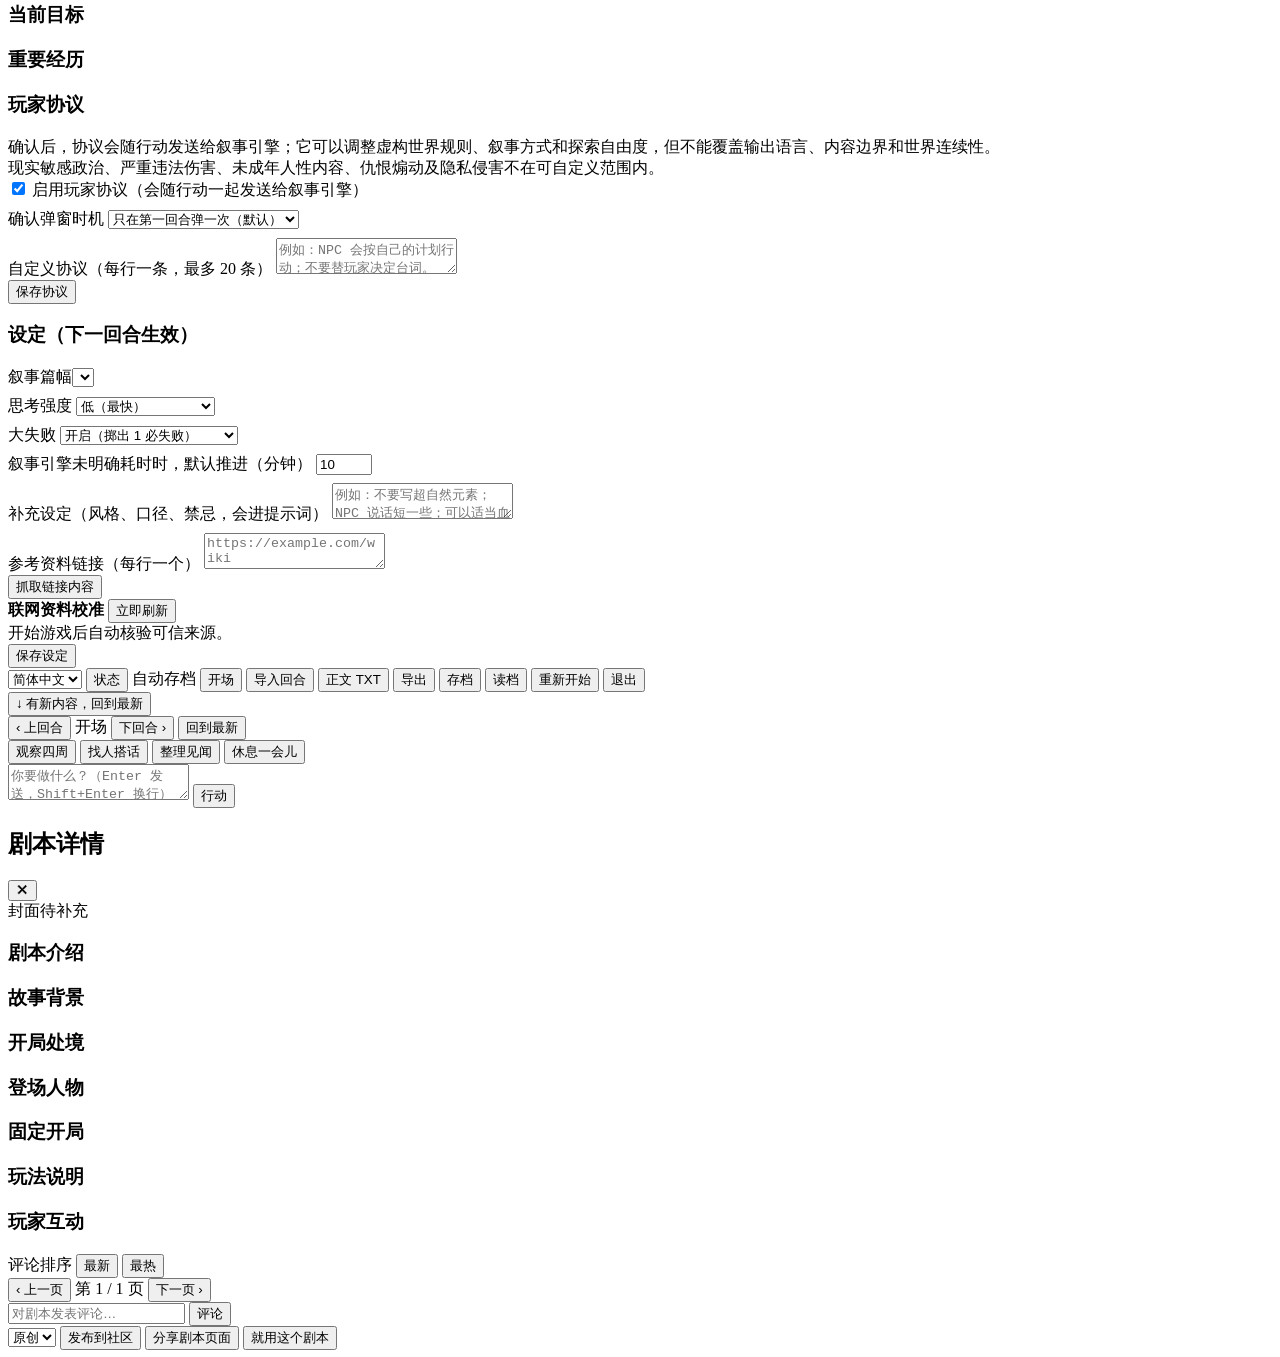
==== commit d581d058: "主页右上角加入品牌图标：响应式定位、浮动动效、WebP 优化" ====
--- a/public/index.html
+++ b/public/index.html
@@ -3,8 +3,13 @@
 <head>
 <meta charset="utf-8">
 <meta name="viewport" content="width=device-width, initial-scale=1">
+<link rel="icon" href="/favicon.ico" sizes="any">
+<link rel="icon" type="image/png" sizes="32x32" href="/icon-32.png">
+  <link rel="apple-touch-icon" href="/apple-touch-icon.png">
+  <link rel="manifest" href="/manifest.webmanifest">
+  <meta name="theme-color" content="#fbf7f1">
 <title>玩家自由创作游玩社区网站平台</title>
-<link rel="stylesheet" href="/style.css?v=20261128-room2">
+<link rel="stylesheet" href="/style.css?v=20261128-brand1">
 <link rel="stylesheet" href="/bottom-nav.css?v=20261127-navpages1">
 </head>
 <body>
@@ -644,6 +649,12 @@
 </div>
 
 <section id="setup">
+  <div class="brand-mark" aria-hidden="true">
+    <picture>
+      <source srcset="/brand-mark.webp" type="image/webp">
+      <img src="/brand-mark.png" alt="" width="320" height="320" decoding="async" loading="eager">
+    </picture>
+  </div>
   <div class="setup-wrap">
     <h1>玩家自由创作游玩<span>社区网站平台</span></h1>
     <div class="setup-sub">选一个剧本和角色开始故事；也可以自己写剧本、发布作品、装饰自己的空间。</div>
@@ -1427,3 +1438,6 @@
 <script src="/vendor/pptxgen.bundle.js?v=3.12.0" async></script>
 </body>
 </html>
+
+
+
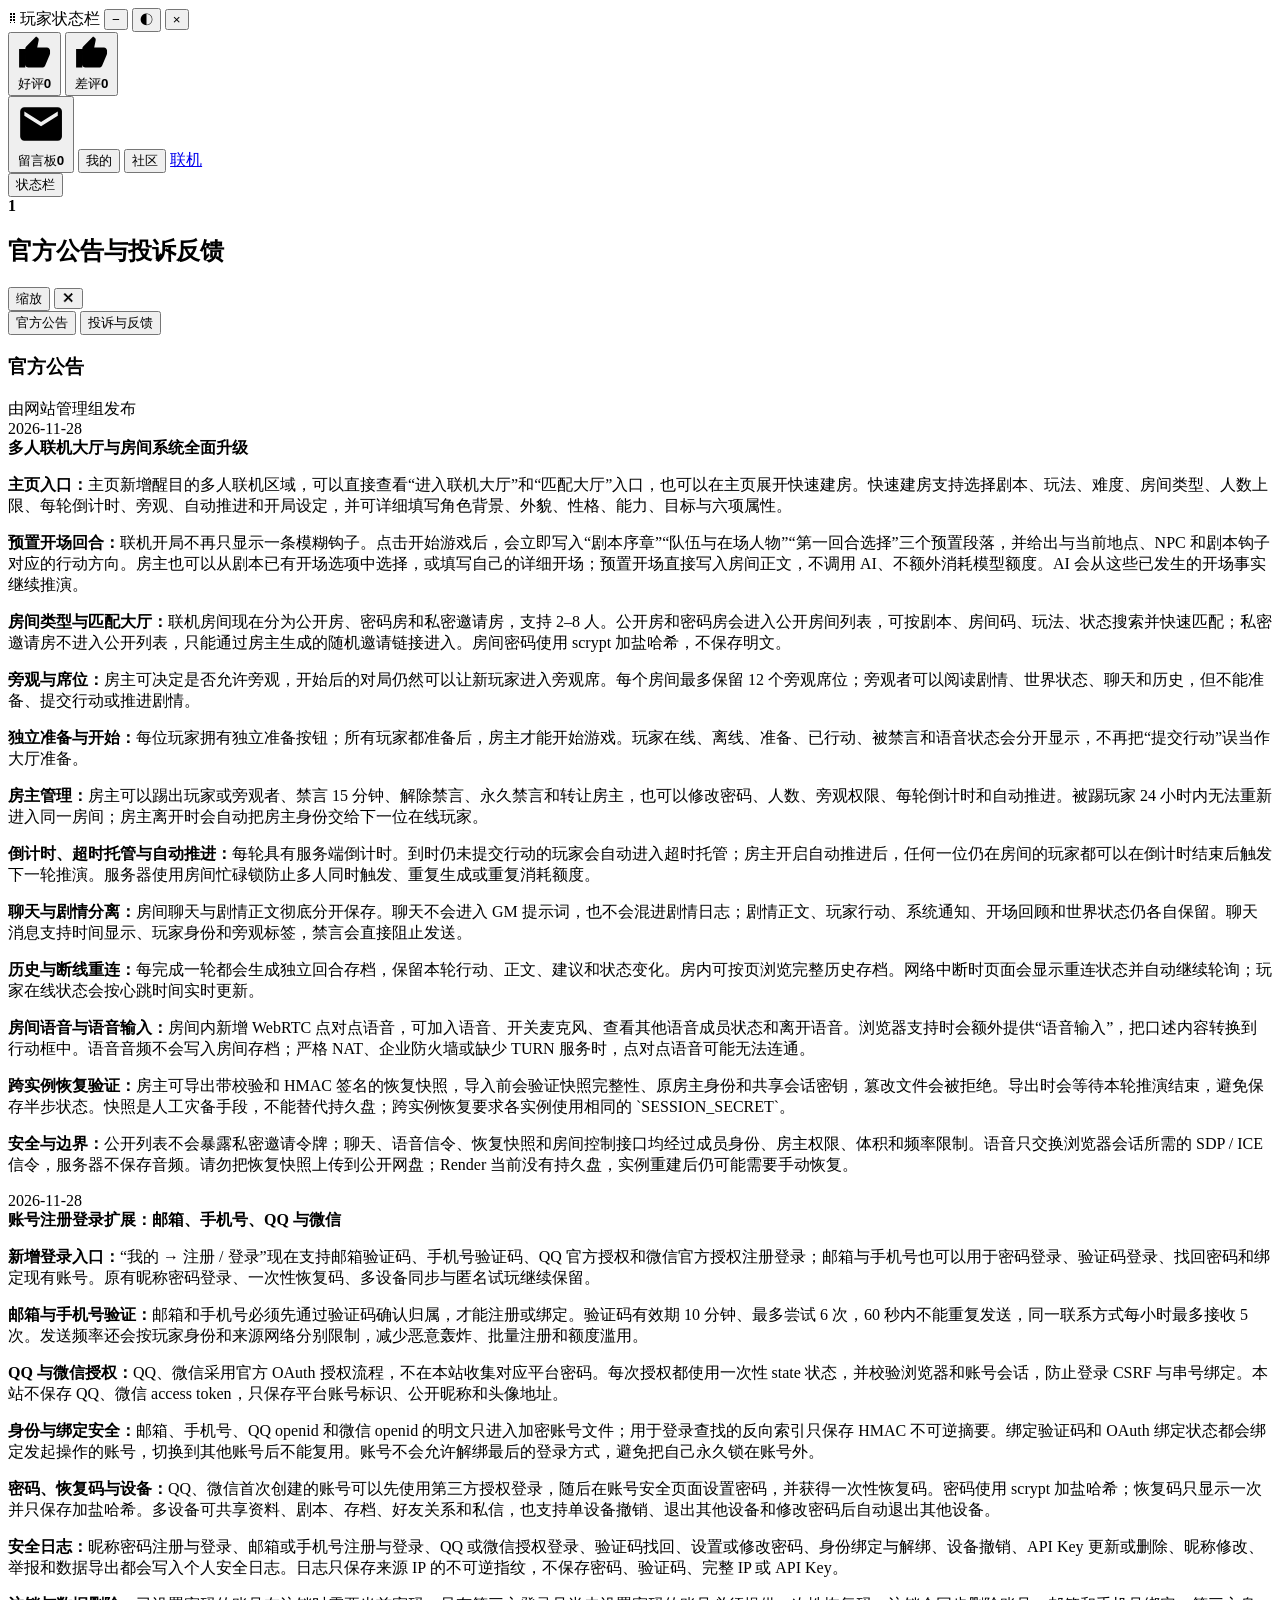
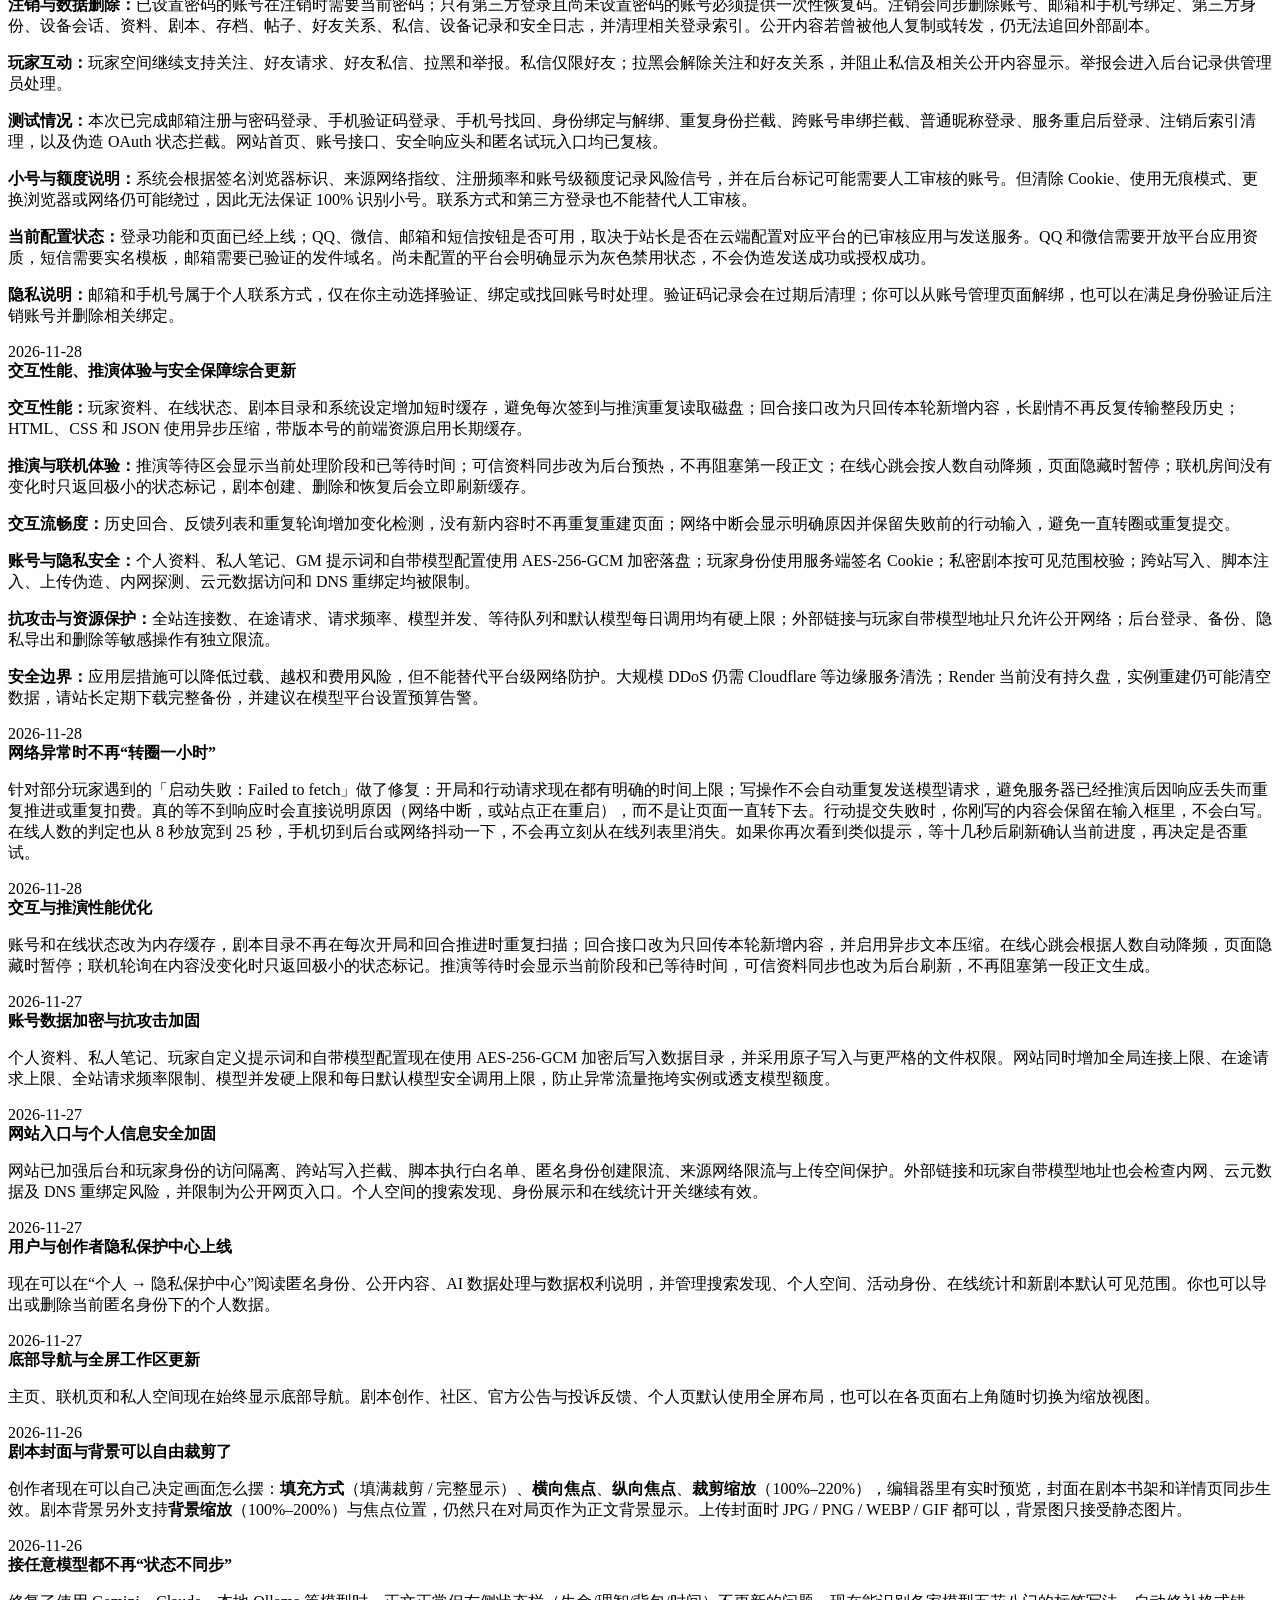
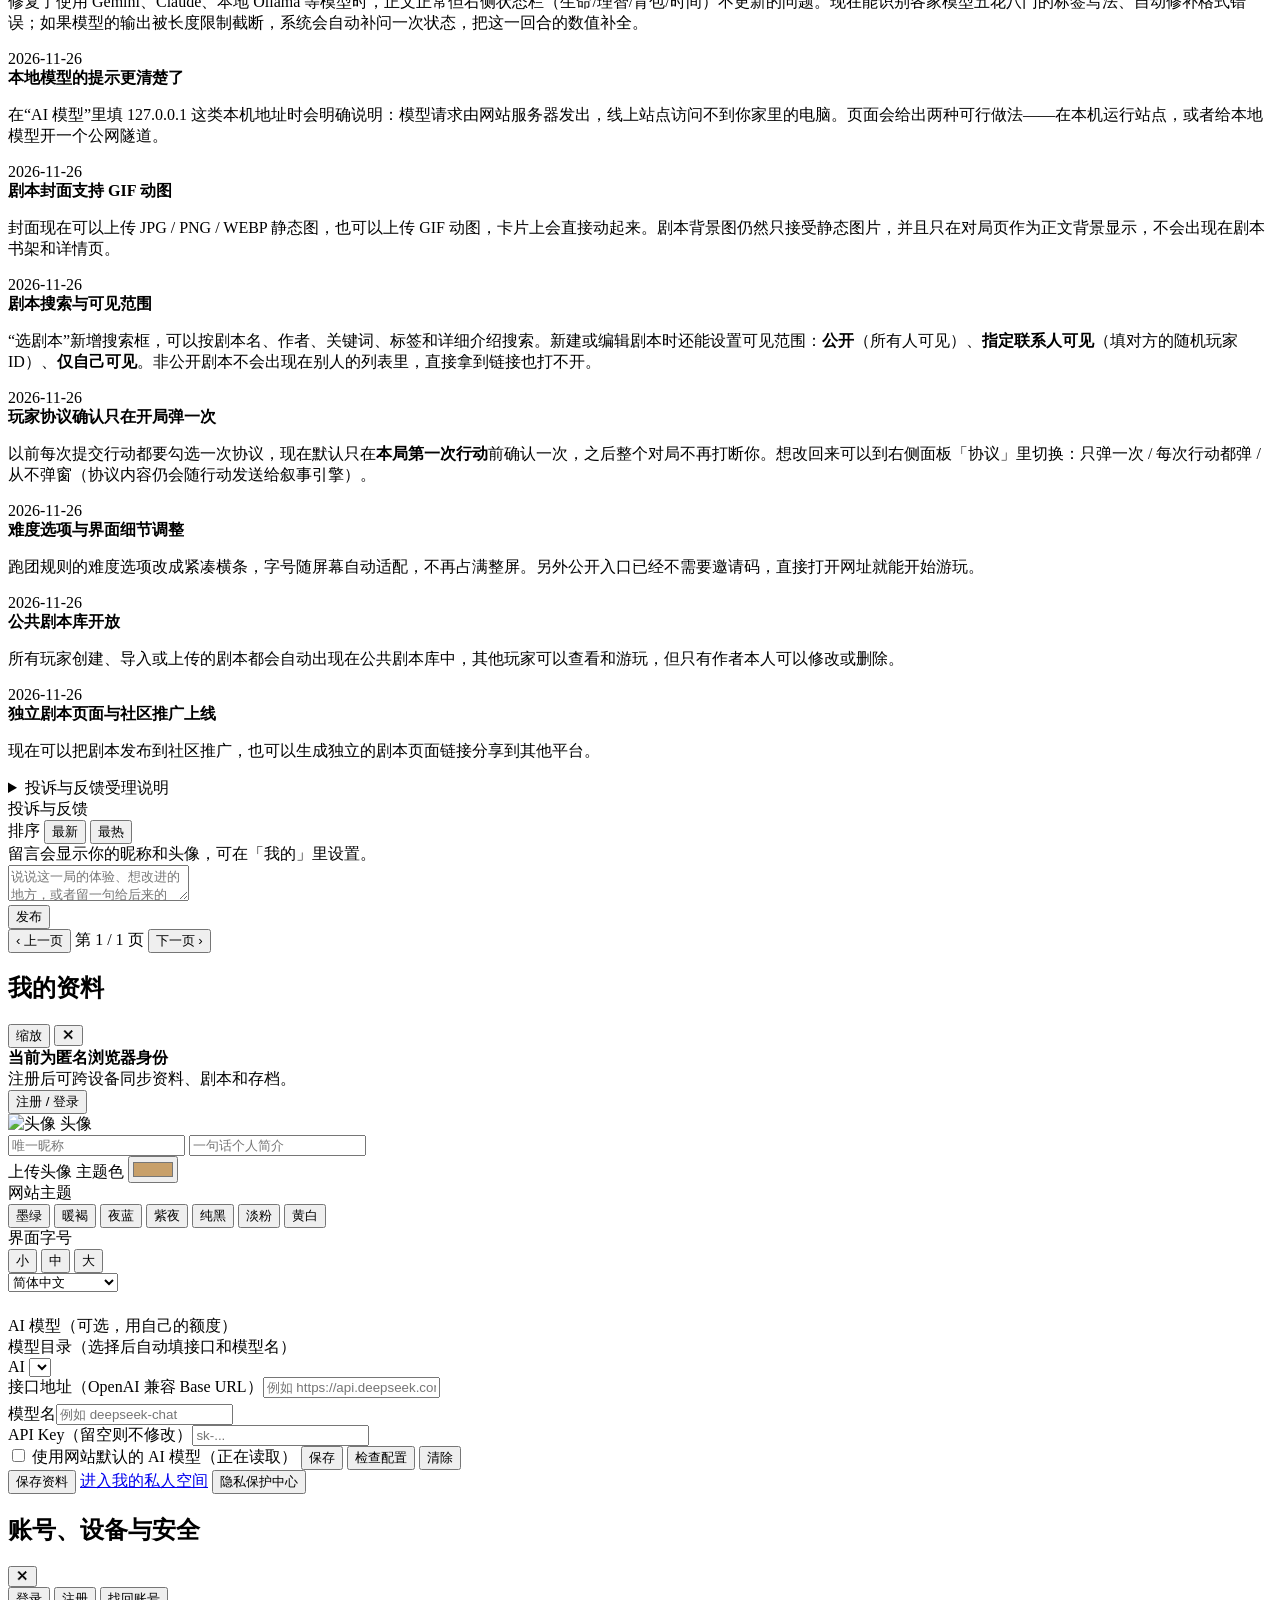
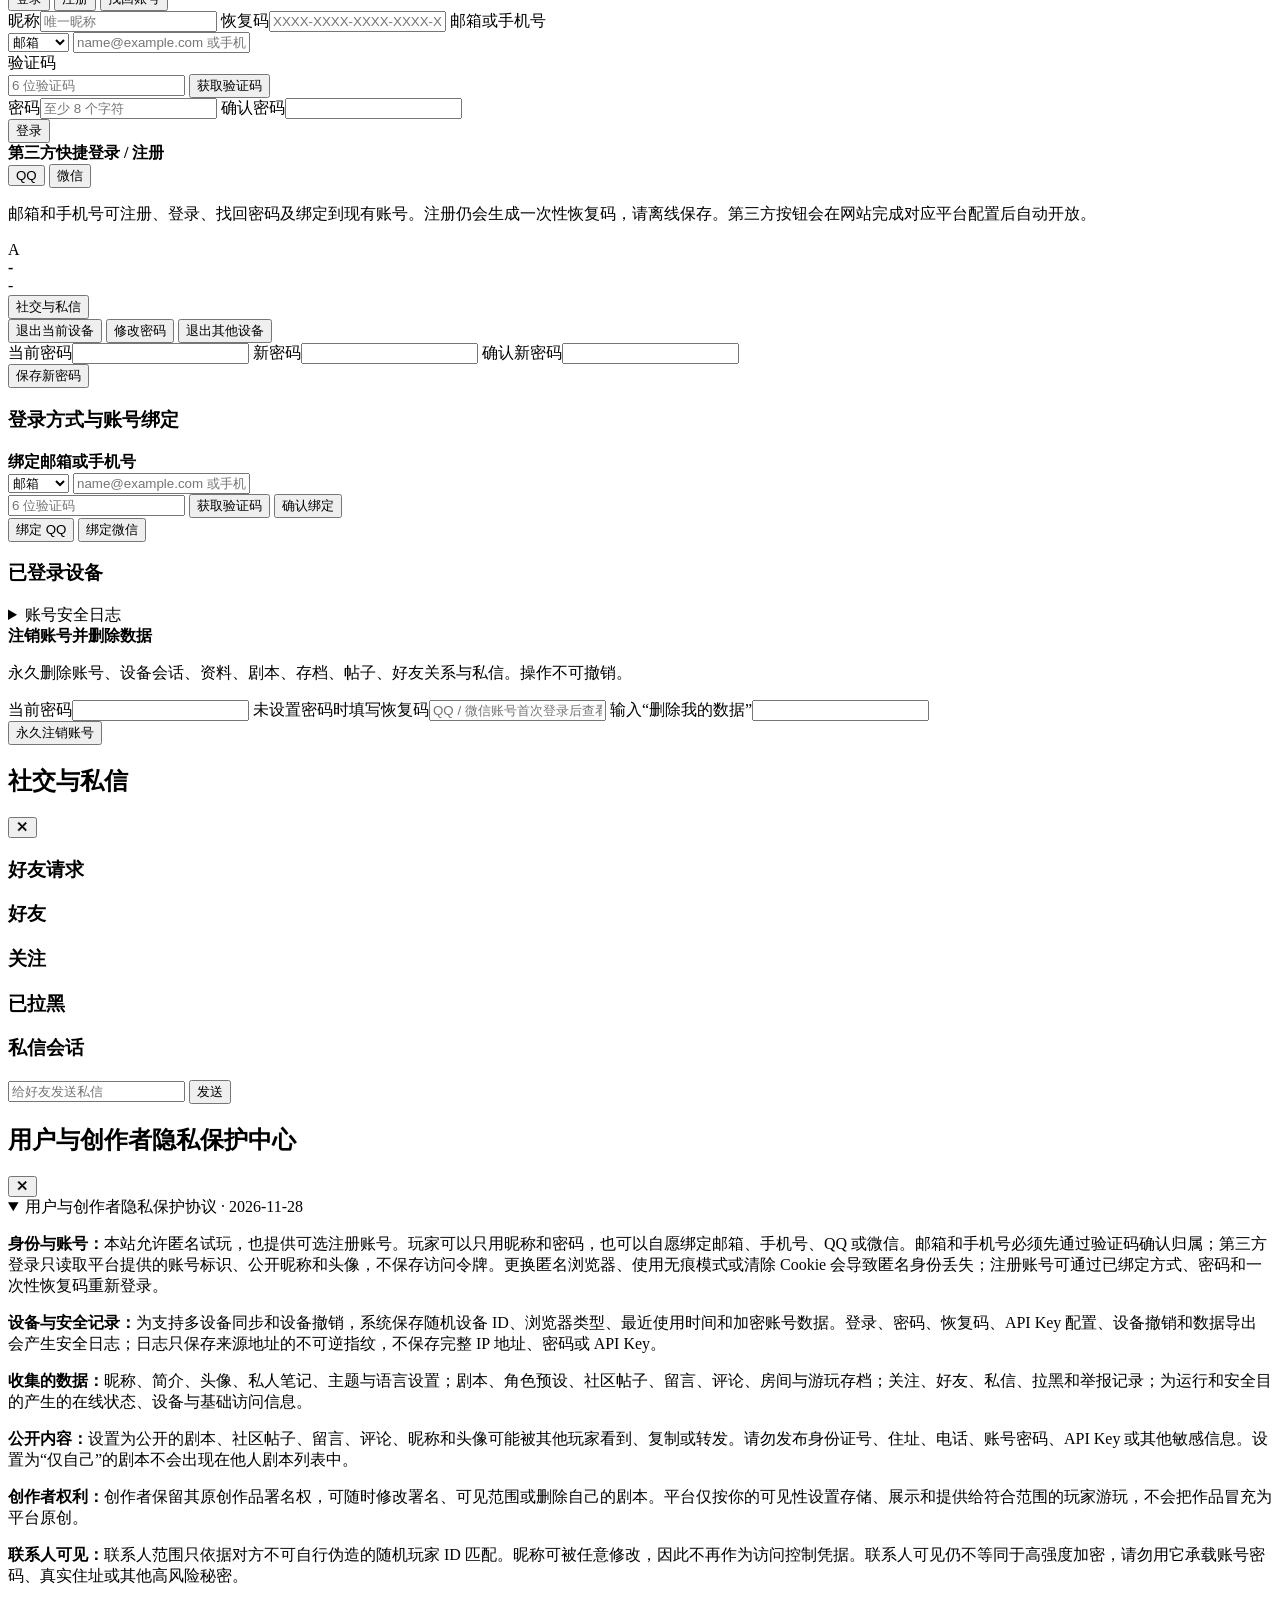
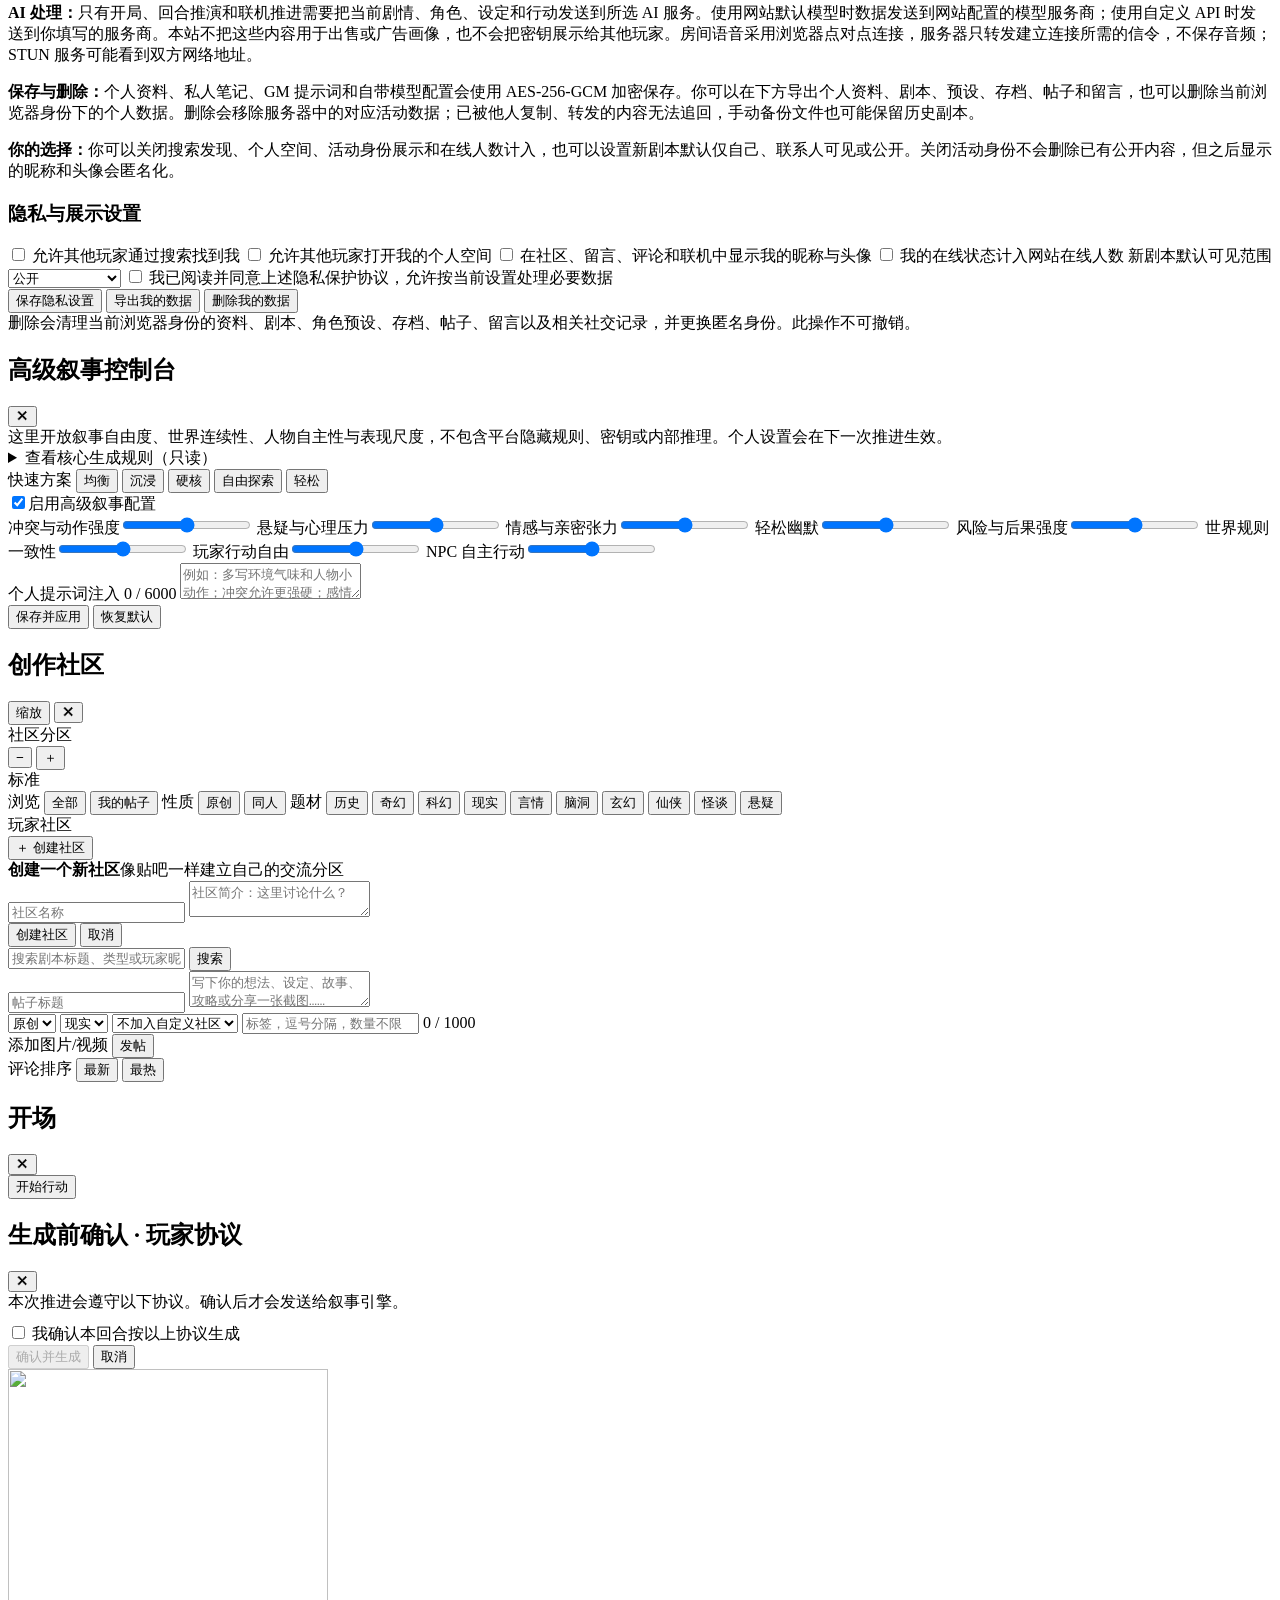
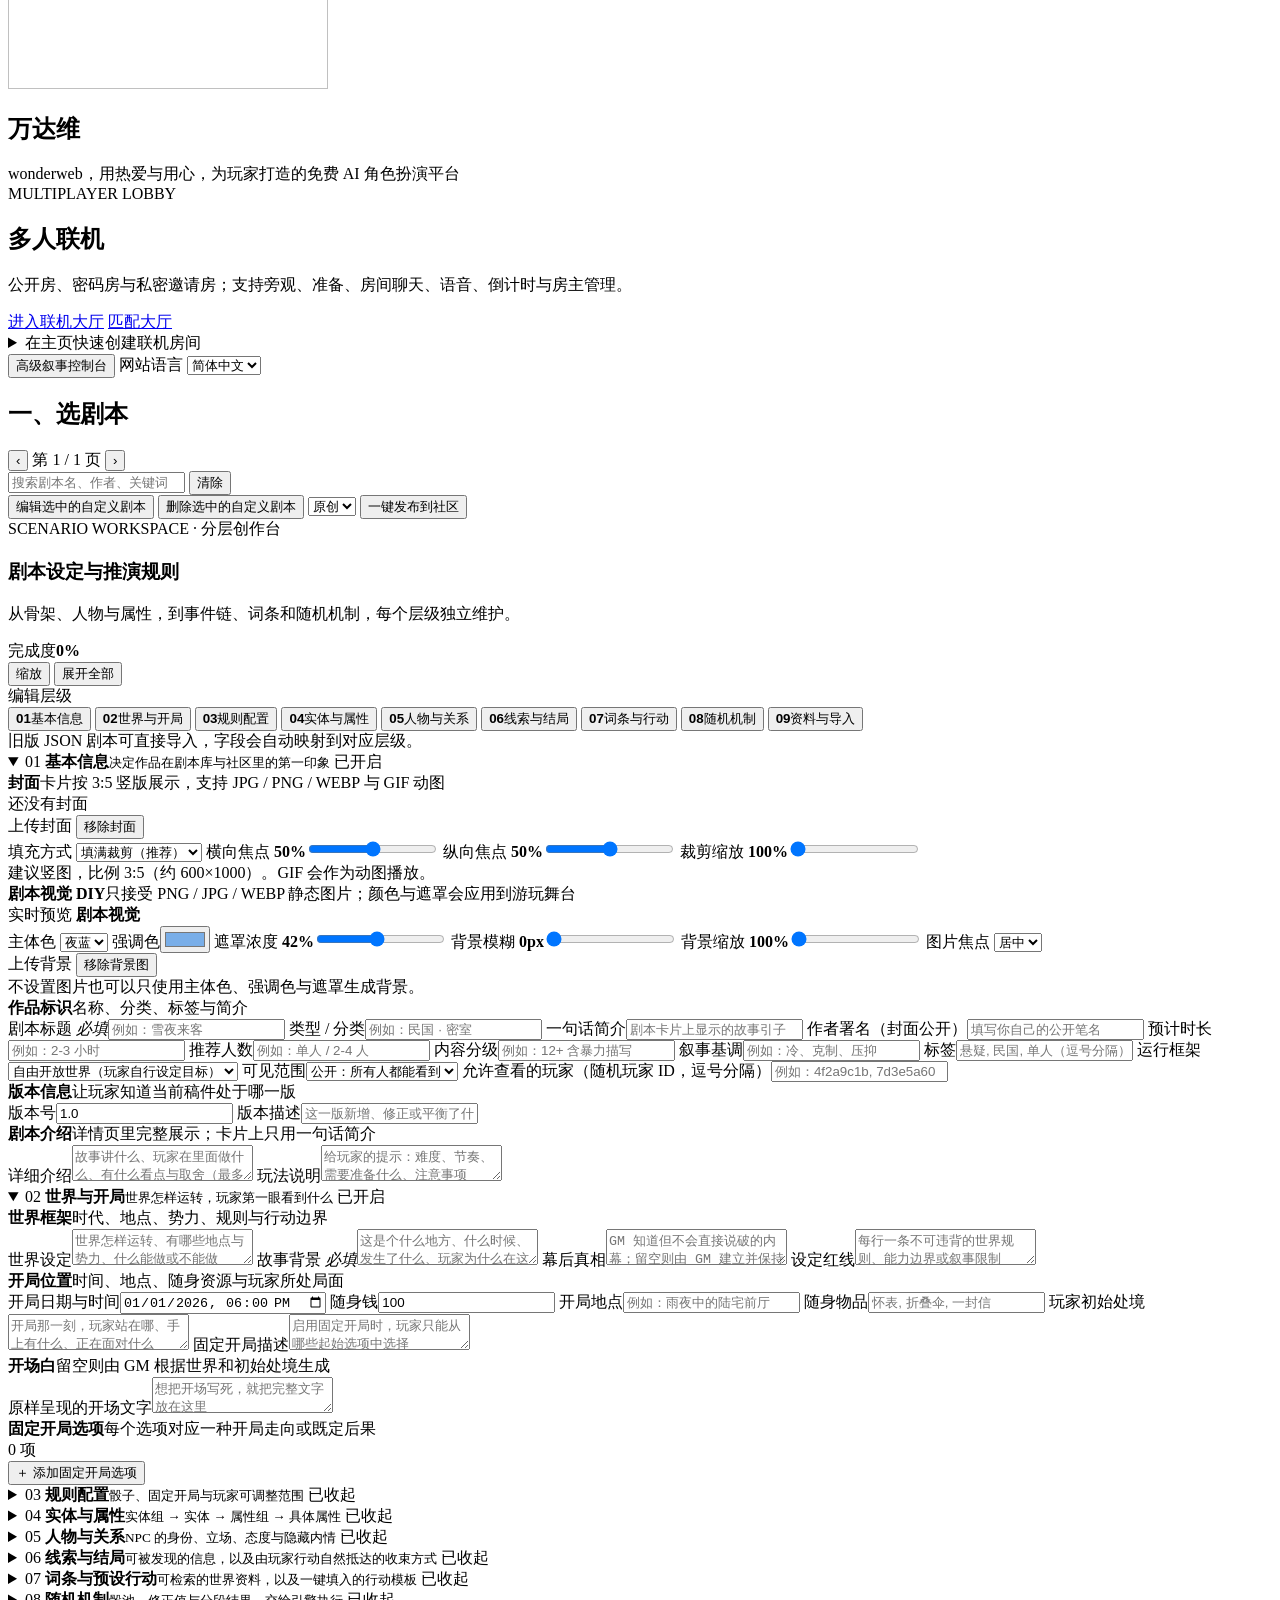
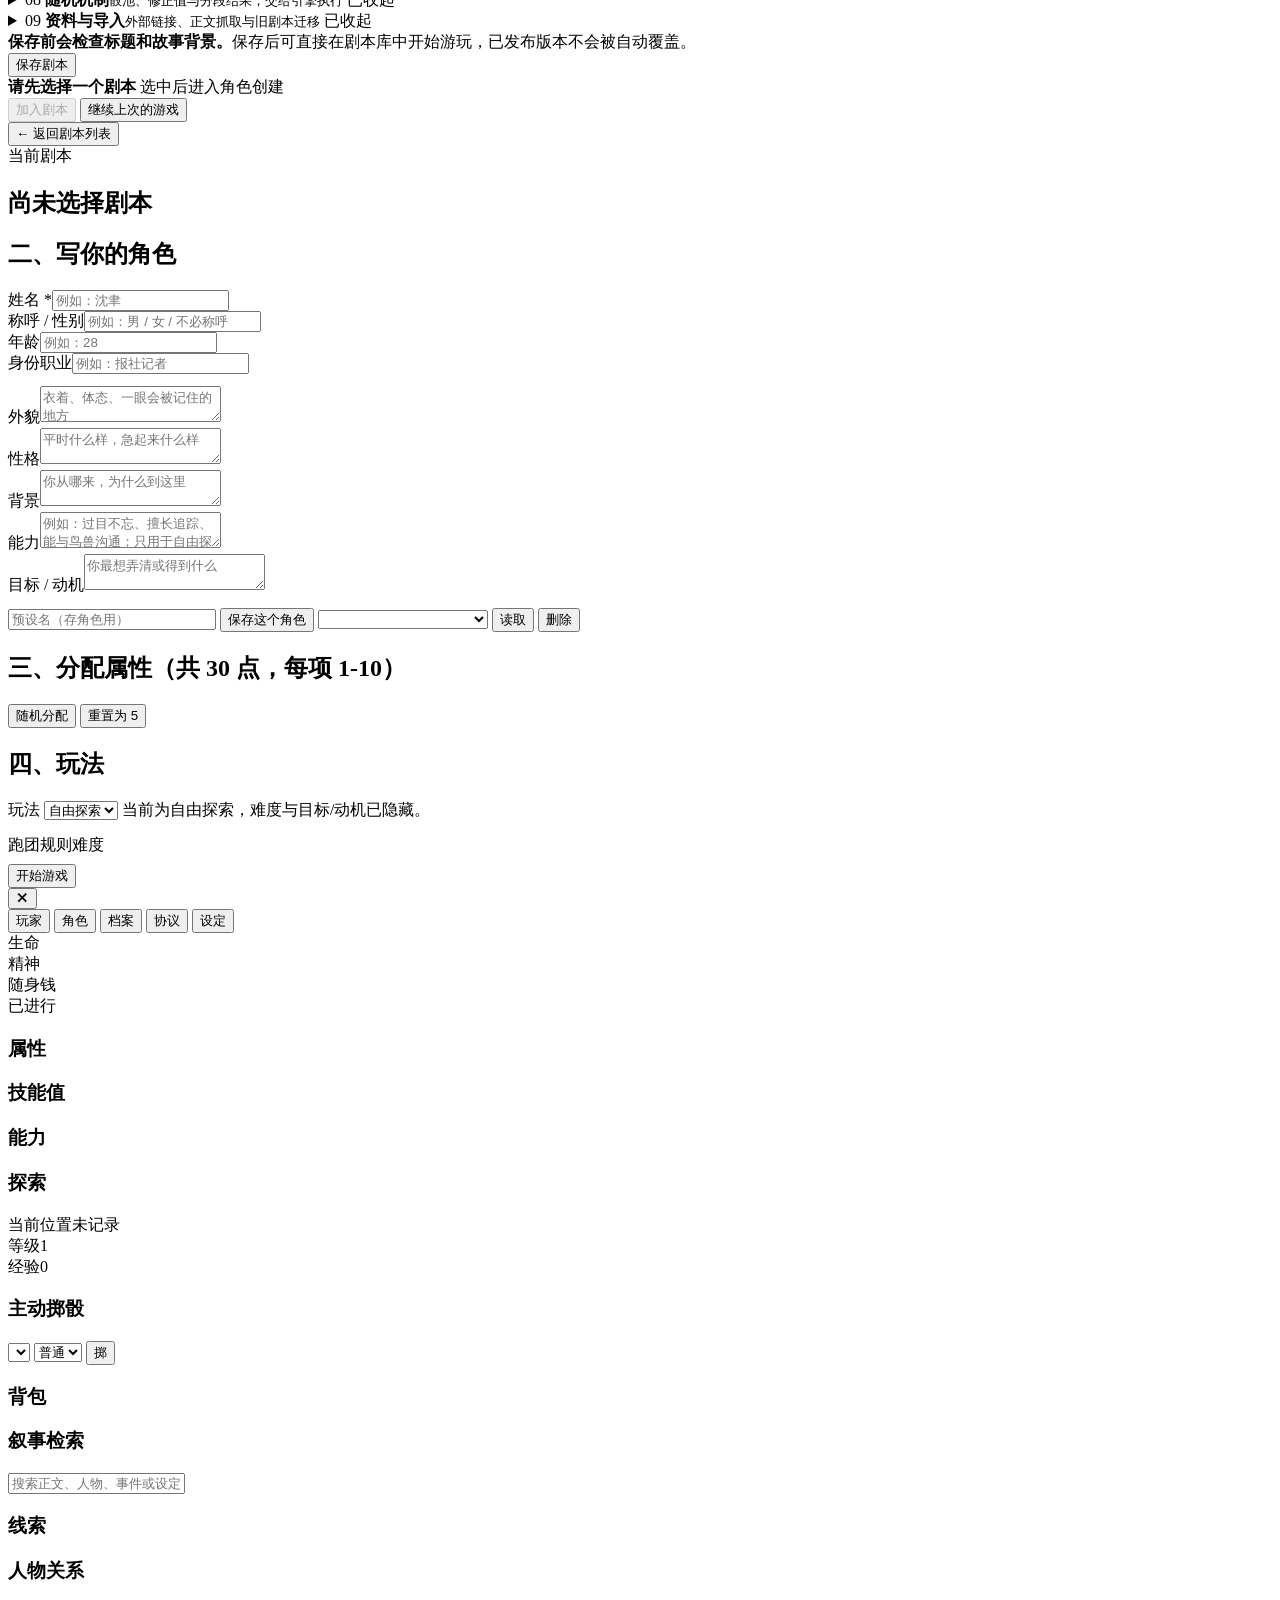
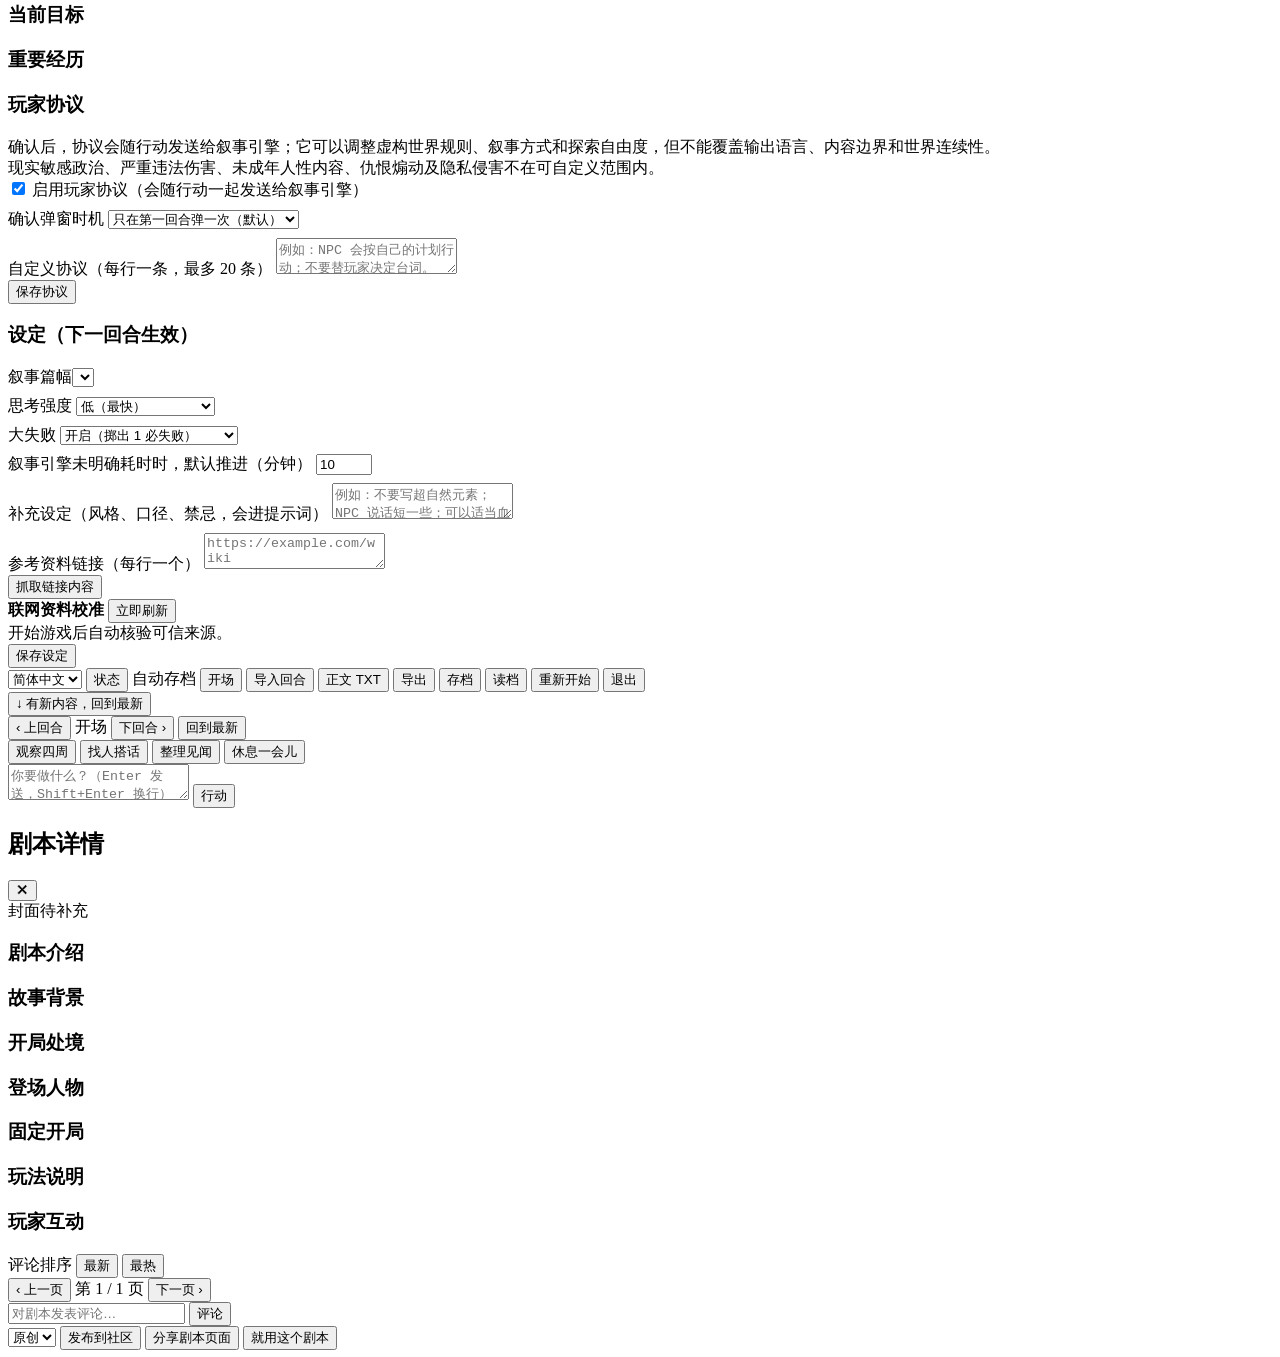
==== commit a0467838: "站点更名万达维(wonderweb)、换用 wonderweb.com 域名、图标移到站名左侧并删除右上角图标" ====
--- a/public/index.html
+++ b/public/index.html
@@ -1,4 +1,4 @@
-<!doctype html>
+﻿<!doctype html>
 <html lang="zh-CN" data-theme="cream">
 <head>
 <meta charset="utf-8">
@@ -8,8 +8,9 @@
   <link rel="apple-touch-icon" href="/apple-touch-icon.png">
   <link rel="manifest" href="/manifest.webmanifest">
   <meta name="theme-color" content="#fbf7f1">
-<title>玩家自由创作游玩社区网站平台</title>
-<link rel="stylesheet" href="/style.css?v=20261128-brand1">
+<title>万达维 · wonderweb</title>
+<meta name="description" content="万达维 wonderweb：用热爱与用心，为玩家打造的免费 AI 角色扮演平台，支持跑团规则与自由探索。">
+<link rel="stylesheet" href="/style.css?v=20261128-brand2">
 <link rel="stylesheet" href="/bottom-nav.css?v=20261127-navpages1">
 </head>
 <body>
@@ -649,15 +650,20 @@
 </div>
 
 <section id="setup">
-  <div class="brand-mark" aria-hidden="true">
-    <picture>
-      <source srcset="/brand-mark.webp" type="image/webp">
-      <img src="/brand-mark.png" alt="" width="320" height="320" decoding="async" loading="eager">
-    </picture>
-  </div>
   <div class="setup-wrap">
-    <h1>玩家自由创作游玩<span>社区网站平台</span></h1>
-    <div class="setup-sub">选一个剧本和角色开始故事；也可以自己写剧本、发布作品、装饰自己的空间。</div>
+    <div class="home-hero">
+      <div class="brand-mark" aria-hidden="true">
+        <picture>
+          <source srcset="/brand-mark.webp" type="image/webp">
+          <img src="/brand-mark.png" alt="" width="320" height="320" decoding="async" loading="eager">
+        </picture>
+      </div>
+      <div class="hero-copy">
+        <h1>万达维</h1>
+        <div class="setup-sub">wonderweb，用热爱与用心，为玩家打造的免费 AI 角色扮演平台</div>
+        <div class="hero-guest" id="guest-hint"></div>
+      </div>
+    </div>
     <section class="home-mp" id="home-mp">
       <div class="home-mp-head">
         <div>
@@ -1441,3 +1447,6 @@
 
 
 
+
+
+
